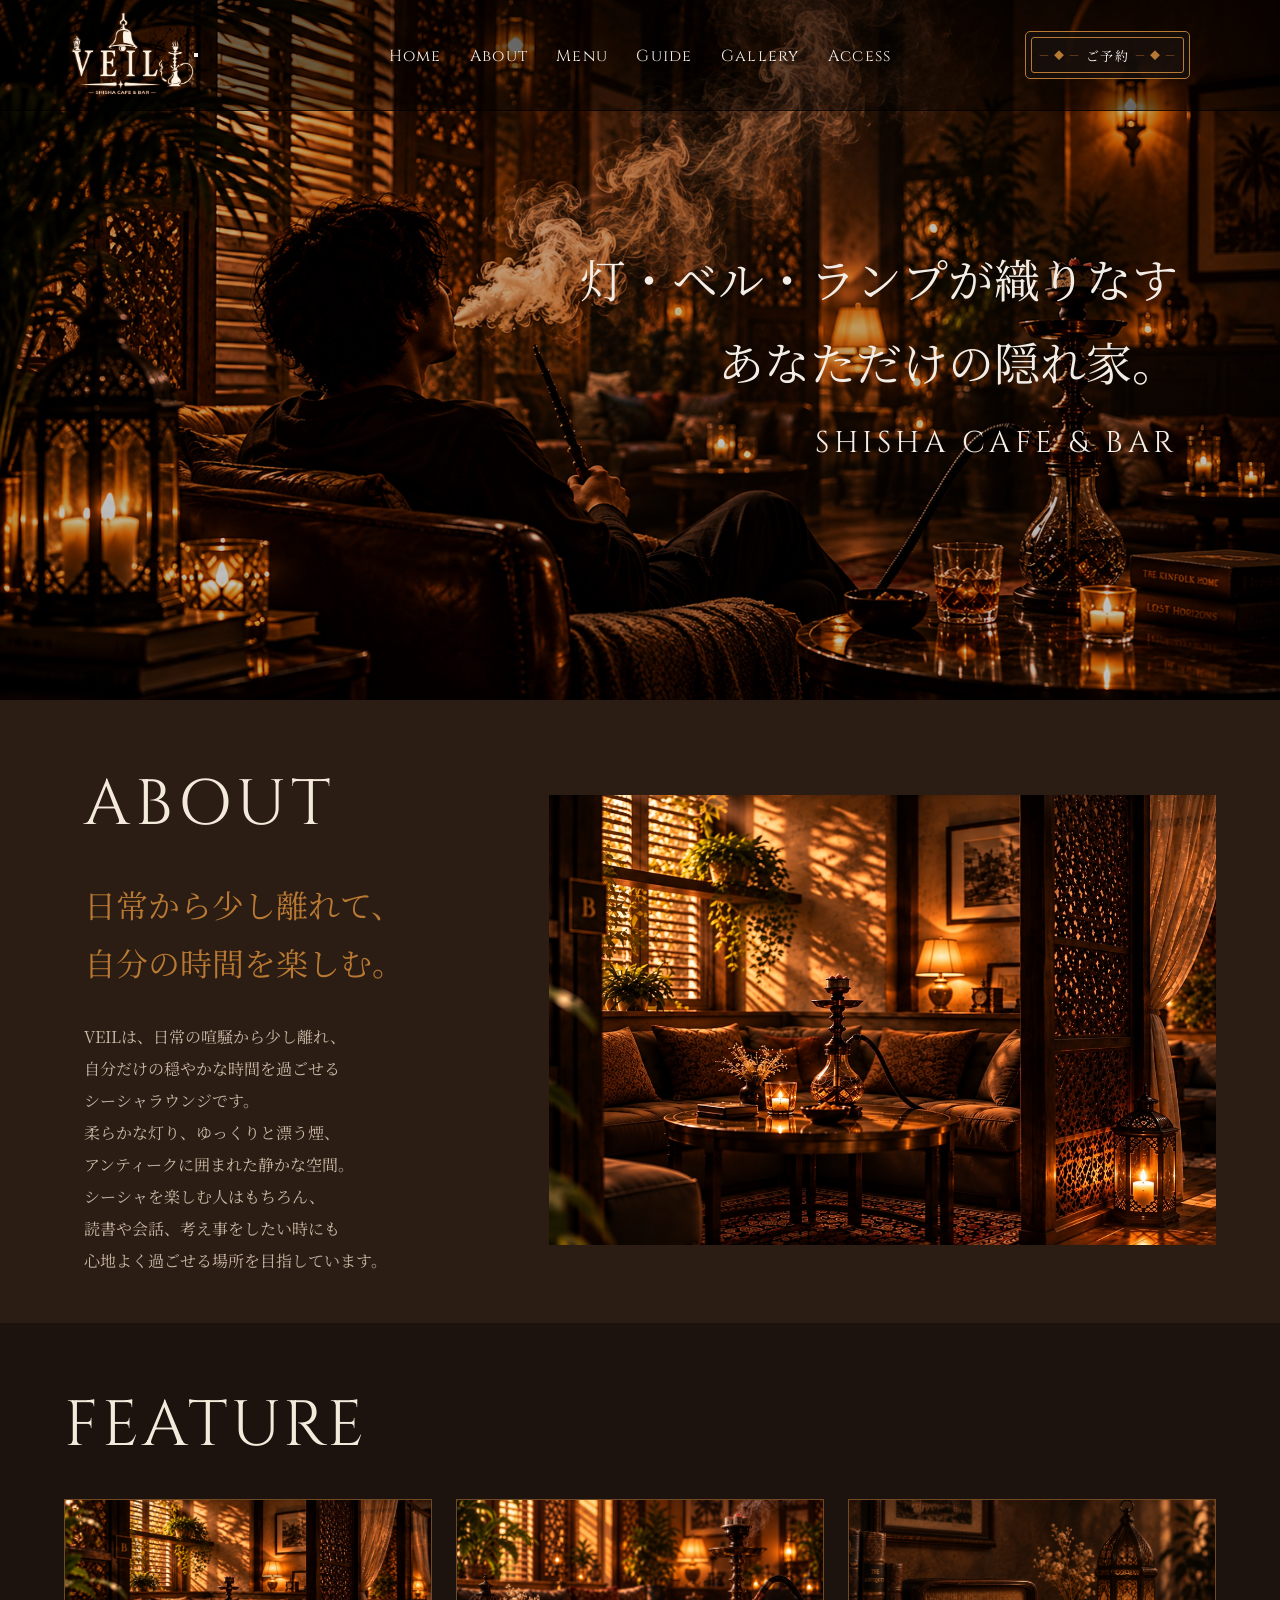
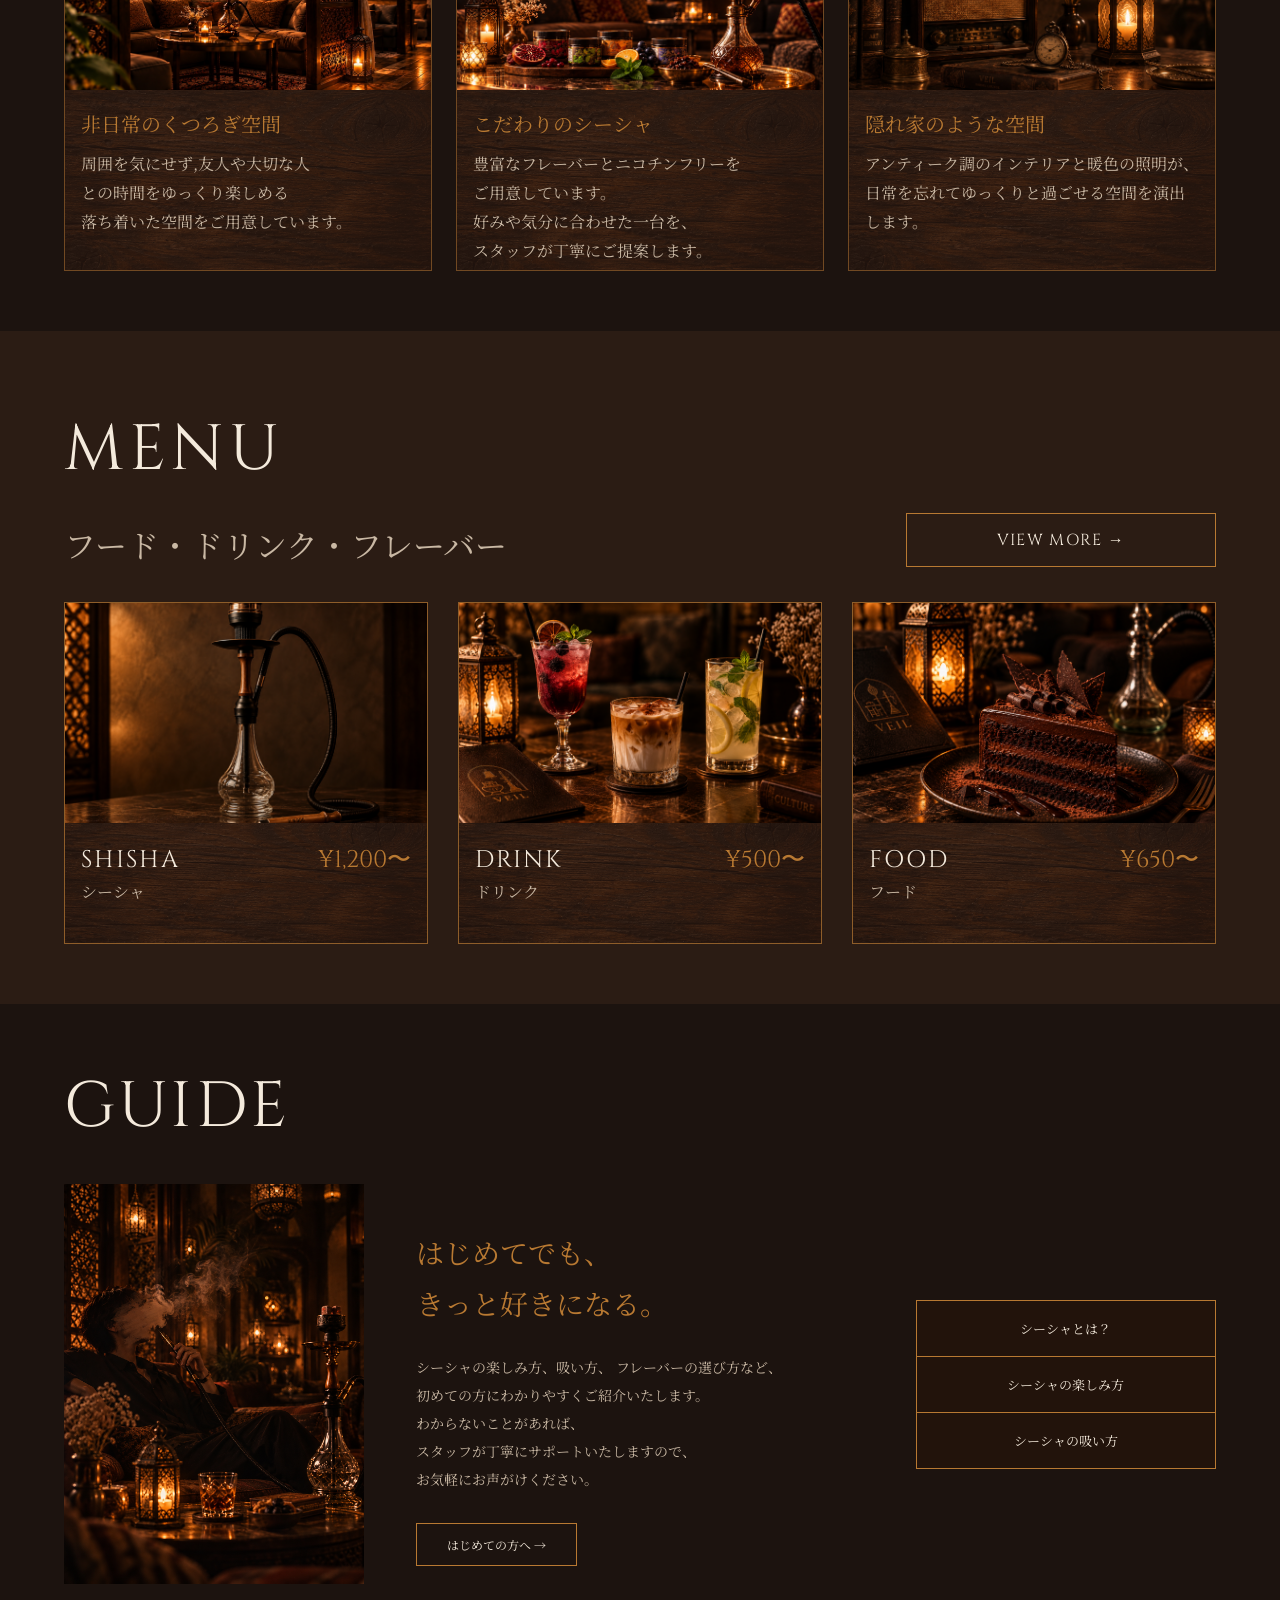
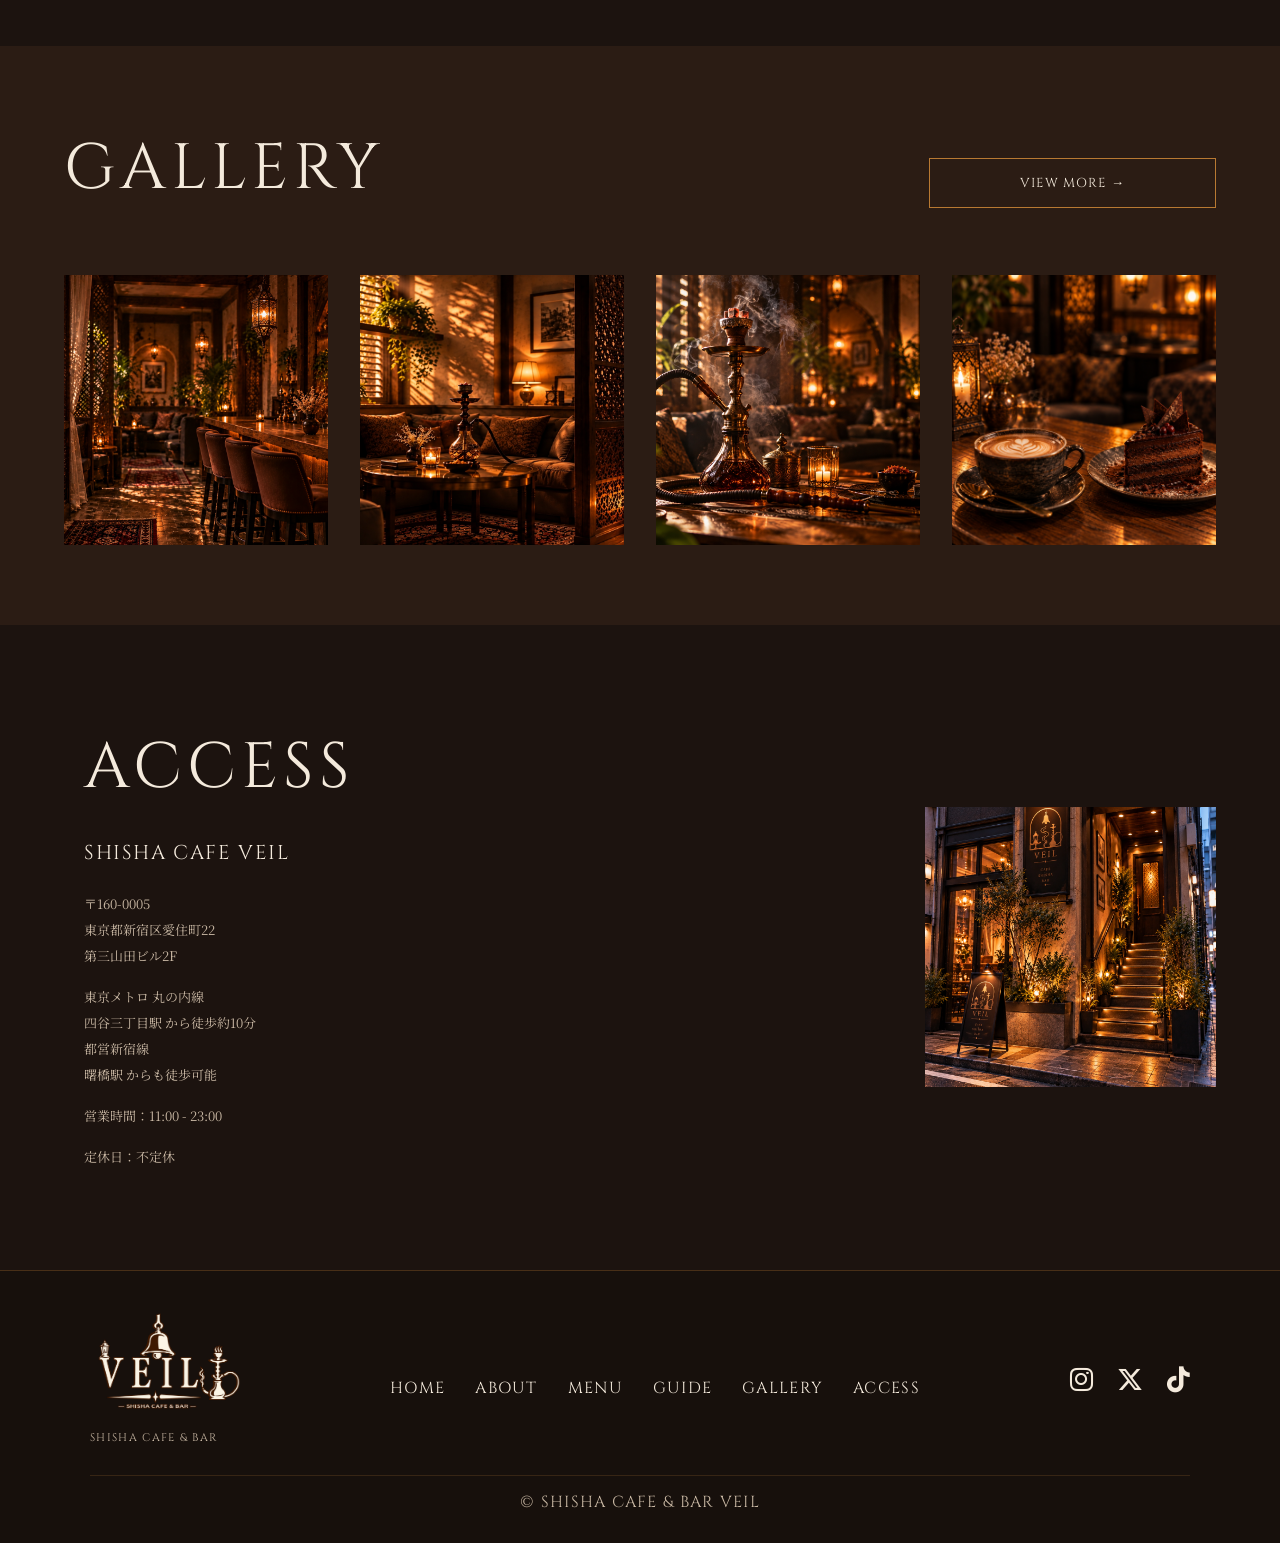
==== index.html @ dc024b93 "first commit" ====
<!DOCTYPE html>
<html lang="ja">

<head>
    <meta charset="UTF-8">
    <meta name="viewport" content="width=device-width, initial-scale=1.0">
    <meta name=”robots” content=”noindex”>

    <title>VEIL | SHISHA CAFE & BAR</title>
    <!--Google Fonts-->
    <link rel="preconnect" href="https://fonts.googleapis.com">
    <link rel="preconnect" href="https://fonts.gstatic.com" crossorigin>

    <link
        href="https://fonts.googleapis.com/css2?family=Cinzel:wght@400;500;600&family=Noto+Serif+JP:wght@400;500;600&display=swap"
        rel="stylesheet">

    <!-- Font Awesome -->

    <link rel="stylesheet" href="https://cdnjs.cloudflare.com/ajax/libs/font-awesome/6.7.2/css/all.min.css">

    <!-- CSS -->
    <link rel="stylesheet" href="css/reset.css">
    <link rel="stylesheet" href="css/common.css">
    <link rel="stylesheet" href="css/style.css">
</head>

<body>

    <!-- Header -->
    <header class="header">

        <div class="header__inner">
            <!-- Logo -->
            <a href="index.html" class="header__logo">
                <img src="images/common/logo.png" alt="VEIL">
            </a>

            <!-- Navigation -->
            <nav class="nav">
                <ul class="nav__list">
                    <li><a href="index.html">Home</a></li>
                    <li><a href="#about">About</a></li>
                    <li><a href="menu.html">Menu</a></li>
                    <li><a href="guide.html">Guide</a></li>
                    <li><a href="#gallery">Gallery</a></li>
                    <li>
                        <a href="#access">Access</a>
                    </li>
                </ul>
            </nav>
            <!-- Reservation -->

            <a href="#" class="reserve-button">
                <span class="reserve-button__deco">― ◆ ―</span>
                <span>ご予約</span>
                <span class="reserve-button__deco">― ◆ ―</span>
            </a>
            <!-- SP用ハンバーガー -->
            <button class="hamburger" type="button" aria-label="メニューを開く">
                <span></span>
                <span></span>
                <span></span>
            </button>

            <!-- SP用メニュー -->

            <div class="sp-menu">
                <nav class="sp-menu__nav">
                    <a href="index.html">HOME</a>
                    <a href="#about">ABOUT</a>
                    <a href="menu.html">MENU</a>
                    <a href="guide.html">GUIDE</a>
                    <a href="#gallery">GALLERY</a>
                    <a href="#access">ACCESS</a>
                </nav>
                <a href="#" class="sp-menu__reserve">
                    <span>―</span>
                    <span class="reserve-diamond">◆</span>
                    <span>―</span>
                    <span>ご予約</span>
                    <span>―</span>
                    <span class="reserve-diamond">◆</span>
                    <span>―</span>
                </a>
            </div>
        </div>
    </header>

    <!-- Main -->
    <main>
        <!-- Hero -->
        <section class="hero">
            <div class="hero__content">
                <p class="hero__catch">
                    灯・ベル・ランプが織りなす<br>
                    あなただけの隠れ家。
                </p>
                <p class="hero__sub">
                    SHISHA CAFE & BAR
                </p>
            </div>
        </section>

        <!-- About -->
        <section class="about" id="about">
            <section class="about" id="about">
                <div class="about__inner">
                    <!-- Text -->

                    <div class="about__content">
                        <p class="section-label">
                            ABOUT
                        </p>
                        <h2 class="about__title">
                            <span>
                                日常から少し離れて、<br>
                                <span>自分の時間を楽しむ。</span>
                        </h2>
                        </span>
                        <p class="about__text">
                            VEILは、日常の喧騒から少し離れ、<br>
                            自分だけの穏やかな時間を過ごせる<br>
                            シーシャラウンジです。<br>
                            柔らかな灯り、ゆっくりと漂う煙、<br>
                            アンティークに囲まれた静かな空間。<br>
                            シーシャを楽しむ人はもちろん、<br>
                            読書や会話、考え事をしたい時にも<br>
                            心地よく過ごせる場所を目指しています。<br>
                        </p>
                    </div>

                    <!-- Image -->
                    <div class="about__image">
                        <img src="images/top/about.jpg" alt="VEILの店内">
                    </div>
            </section>

            <!-- Feature -->
            <section class="feature" id="feature">
                <div class="feature__inner">
                    <p class="section-label">
                        FEATURE
                    </p>
                    <div class="feature__list">
                        <!-- Feature 01 -->
                        <article class="feature__item">
                            <div class="feature__image">
                                <img src="images/top/feature01.jpg" alt="VEILの落ち着いた空間">
                            </div>
                            <div class="feature__body">
                                <h3 class="feature__title">
                                    <span>
                                        非日常のくつろぎ空間
                                    </span>
                                </h3>
                                <p class="feature__text">
                                    周囲を気にせず,友人や大切な人<br>
                                    との時間をゆっくり楽しめる<br>
                                    落ち着いた空間をご用意しています。<br>
                                </p>
                            </div>
                        </article>
                        <!-- Feature 02 -->
                        <article class="feature__item">
                            <div class="feature__image">
                                <img src="images/top/feature02.jpg" alt="VEILのシーシャ">
                            </div>
                            <div class="feature__body">
                                <h3 class="feature__title">
                                    <span>
                                        こだわりのシーシャ
                                    </span>
                                </h3>
                                <p class="feature__text">
                                    豊富なフレーバーとニコチンフリーを<br>
                                    ご用意しています。<br>
                                    好みや気分に合わせた一台を、<br>
                                    スタッフが丁寧にご提案します。<br>
                                </p>
                            </div>
                        </article>

                        <!-- Feature 03 -->
                        <article class="feature__item">
                            <div class="feature__image">
                                <img src="images/top/feature03.jpg" alt="VEILの店内">
                            </div>
                            <div class="feature__body">
                                <h3 class="feature__title">
                                    <span>
                                        隠れ家のような空間
                                    </span>
                                </h3>
                                <p class="feature__text">
                                    アンティーク調のインテリアと暖色の照明が、<br>
                                    日常を忘れてゆっくりと過ごせる空間を演出します。<br>
                                </p>
                            </div>
                        </article>
                    </div>
                </div>
            </section>
        </section>

        <!-- Menu -->
        <section class="menu" id="menu">
            <div class="menu__inner">
                <div class="menu__heading">
                    <div>
                        <p class="section-label">MENU</p>
                        <p class="menu__category">
                            フード・ドリンク・フレーバー
                        </p>
                    </div>

                    <a href="menu.html" class="menu__button">
                        VIEW MORE →
                    </a>
                </div>

                <div class="menu__list">

                    <!-- Shisha -->
                    <article class="menu__item">
                        <div class="menu__image">
                            <img src="images/top/menu-shisha.jpg" alt="シーシャ">
                        </div>
                        <div class="menu__info">
                            <div class="menu__info-top">
                                <h3>SHISHA</h3>
                                <span>¥1,200〜</span>
                            </div>
                            <p>シーシャ</p>
                    </article>

                    <!-- Drink -->
                    <article class="menu__item">
                        <div class="menu__image">
                            <img src="images/top/menu-drink.jpg" alt="ドリンク">
                        </div>
                        <div class="menu__info">
                            <div class="menu__info-top">
                                <h3>DRINK</h3>
                                <span>¥500〜</span>
                            </div>
                            <p>ドリンク</p>
                    </article>

                    <!-- Food -->
                    <article class="menu__item">
                        <div class="menu__image">
                            <img src="images/top/menu-food.jpg" alt="フード">
                        </div>
                        <div class="menu__info">
                            <div class="menu__info-top">
                                <h3>FOOD</h3>
                                <span>¥650〜</span>
                            </div>
                            <p>フード</p>
                    </article>
                </div>
            </div>
        </section>

        <!-- Guide -->
        <section class="guide" id="guide">
            <div class="guide__inner">
                <p class="section-label">GUIDE</p>
                <div class="guide__image">
                    <img src="images/top/guide.jpg" alt="シーシャを楽しむ店内">
                </div>

                <div class="guide__content">

                    <h2 class="guide__title">
                        はじめてでも、<br>
                        きっと好きになる。
                    </h2>
                    <p class="guide__text">
                        シーシャの楽しみ方、吸い方、
                        フレーバーの選び方など、
                        <br>
                        初めての方にわかりやすくご紹介いたします。
                        <br>
                        わからないことがあれば、
                        <br>
                        スタッフが丁寧にサポートいたしますので、
                        <br>
                        お気軽にお声がけください。
                    </p>
                    <a href="guide.html" class="guide__button">
                        はじめての方へ →
                    </a>
                </div>
                <div class="guide__menu">
                    <a href="guide.html">シーシャとは？</a>
                    <a href="guide.html">シーシャの楽しみ方</a>
                    <a href="guide.html">シーシャの吸い方</a>
                </div>

            </div>
            </div>
        </section>

        <!-- Gallery -->
        <section class="gallery" id="gallery">
            <div class="gallery__inner">
                <div class="gallery__heading">
                    <p class="section-label">
                        GALLERY
                    </p>
                    <button class="gallery__more" type="button">
                        VIEW MORE →
                    </button>
                </div>
                <div class="gallery__slider">

                    <button class="gallery__arrow gallery__arrow--prev" type="button" aria-label="前の画像へ">
                        <i class="fa-solid fa-chevron-left"></i>
                    </button>

                    <div class="gallery__list">
                        <div class="gallery__item">
                            <img src="images/top/gallery01.jpg" alt="VEILの店内">
                        </div>
                        <div class="gallery__item">
                            <img src="images/top/gallery02.jpg" alt="VEILの店内">
                        </div>
                        <div class="gallery__item">
                            <img src="images/top/gallery03.jpg" alt="VEILの店内">
                        </div>
                        <div class="gallery__item">
                            <img src="images/top/gallery04.jpg" alt="VEILの店内">
                        </div>

                    </div>
                    <!-- 右矢印 -->
                    <button class="gallery__arrow gallery__arrow--next" type="button" aria-label="次の画像へ">
                        <i class="fa-solid fa-chevron-right"></i>
                    </button>
                </div>
            </div>
        </section>

        <!-- Gallery Modal -->
        <div class="gallery-modal" id="galleryModal">
            <div class="gallery-modal__overlay"></div>
            <div class="gallery-modal__content">

                <button class="gallery-modal__close" type="button" aria-label="ギャラリーを閉じる">
                    ×
                </button>

                <p class="gallery-modal__title">
                    GALLERY
                </p>
                <div class="gallery-modal__list">
                    <div class="gallery-modal__item">
                        <img src="images/top/gallery01.jpg" alt="VEILの店内">
                    </div>
                    <div class="gallery-modal__item">
                        <img src="images/top/gallery02.jpg" alt="VEILの店内">
                    </div>
                    <div class="gallery-modal__item">
                        <img src="images/top/gallery03.jpg" alt="VEILの店内">
                    </div>
                    <div class="gallery-modal__item">
                        <img src="images/top/gallery04.jpg" alt="VEILの店内">
                    </div>
                    <div class="gallery-modal__item">
                        <img src="images/top/gallery05.jpg" alt="VEILの店内">
                    </div>
                    <div class="gallery-modal__item">
                        <img src="images/top/gallery06.jpg" alt="VEILの店内">
                    </div>
                    <div class="gallery-modal__item">
                        <img src="images/top/gallery07.jpg" alt="VEILの店内">
                    </div>
                    <div class="gallery-modal__item">
                        <img src="images/top/gallery08.jpg" alt="VEILの店内">
                    </div>
                </div>
            </div>
        </div>

        </section>

        <!-- Access -->
        <section class="access" id="access">
            <div class="access__inner">
                <div class="access__content">
                    <p class="section-label">
                        ACCESS
                    </p>
                    <h2 class="access__title">
                        SHISHA CAFE VEIL
                    </h2>
                    <div class="access__info">

                        <p>
                            〒160-0005<br>
                            東京都新宿区愛住町22 <br>
                            第三山田ビル2F
                        </p>
                        <p>
                            東京メトロ 丸の内線<br>
                            四谷三丁目駅 から徒歩約10分<br>
                            都営新宿線<br>
                            曙橋駅 からも徒歩可能
                        </p>
                        <p>
                            営業時間：11:00 - 23:00
                        </p>
                        <p>
                            定休日：不定休
                        </p>
                    </div>
                </div>

                <div class="access__map">

                    <iframe
                        src="https://www.google.com/maps/embed?pb=!1m18!1m12!1m3!1d3240.3979060353995!2d139.71785731169427!3d35.691824672469586!2m3!1f0!2f0!3f0!3m2!1i1024!2i768!4f13.1!3m3!1m2!1s0x60188d5bce063c37%3A0xb548b9250334152f!2z44Kk44Oz44K_44O844OX44Op44OzSVTjgrnjgq_jg7zjg6s!5e0!3m2!1sja!2sjp!4v1790732128035!5m2!1sja!2sjp"
                        width="600" height="450" style="border:0;" allowfullscreen="" loading="lazy"
                        referrerpolicy="strict-origin-when-cross-origin"></iframe>

                </div>

                <div class="access__image">
                    <img src="images/top/access.jpg" alt="VEILの外観">
                </div>
            </div>
        </section>

    </main>


    <!-- Footer -->
    <footer class="footer">
        <div class="footer__inner">
            <!-- ロゴ -->
            <div class="footer__logo">
                <a href="index.html">
                    <img src="images/common/logo.png" alt="VEIL">
                </a>
                <p>SHISHA CAFE & BAR</p>
            </div>
            <!-- ナビ -->
            <nav class="footer__nav">
                <ul>
                    <li><a href="index.html">HOME</a></li>
                    <li><a href="#about">ABOUT</a></li>
                    <li><a href="menu.html">MENU</a></li>
                    <li><a href="guide.html">GUIDE</a></li>
                    <li><a href="#gallery">GALLERY</a></li>
                    <li><a href="#access">ACCESS</a></li>
                </ul>
            </nav>
            <!-- SNS -->
            <div class="footer__sns">
                <a href="#" aria-label="Instagram">
                    <i class="fa-brands fa-instagram"></i>
                </a>
                <a href="#" aria-label="X">
                    <i class="fa-brands fa-x-twitter"></i>
                </a>
                <a href="#" aria-label="TikTok">
                    <i class="fa-brands fa-tiktok"></i>
                </a>
            </div>
        </div>

        <div class="footer__bottom">
            <p>&copy; SHISHA CAFE & BAR VEIL</p>
        </div>
    </footer>


    <!-- JavaScript -->
    <script src="js/main.js"></script>

</body>

</html>
---- css/common.css ----
:root {
    --color-bg: #241710;
    --color-bg-dark: #17100c;
    --color-brown: #5a2a0d;
    --color-gold: #b87932;
    --color-text: #f4eadc;
    --color-sub-text: #c8b8a6;

    --font-jp: "Noto Serif JP", serif;
    --font-en: "Cinzel", serif;

    --content-width: 1200px;
}

body {
    background-color: var(--color-bg);
    color: var(--color-text);

    font-family: var(--font-jp);
}

a {
    transition: opacity 0.3s ease;
}

a:hover {
    opacity: 0.7;
}

.reserve-button {
    position: absolute;
    right: 48px;
    width: 165px;
    height: 48px;
    display: flex;
    align-items: center;
    justify-content: center;
    gap: 6px;
    border: 1px solid var(--color-gold);
    border-radius: 5px;
    background-color: rgba(23, 16, 12, 0.85);
    color: var(--color-text);
    font-family: var(--font-jp);
    font-size: 16px;
    font-weight: 400;
    letter-spacing: 0.08em;
    white-space: nowrap;
    transition: 0.3s ease;
}

/* 外側の青いような二重線を作る */
.reserve-button::before {
    content: "";
    position: absolute;
    inset: 5px;
    border: 1px solid var(--color-gold);
    border-radius: 3px;
    pointer-events: none;
}

.reserve-button__deco {
    color: var(--color-gold);
    font-size: 10px;
    line-height: 1;
    flex-shrink: 0;
}

.reserve-button:hover {
    background-color: rgba(184, 121, 50, 0.25);
    opacity: 1;
}

.footer {
    padding: 20px 0 10px;
    background-color: var(--color-bg-dark);
    border-top: 1px solid rgba(184, 121, 50, 0.6);
}

.footer__inner {
    width: min(var(--content-width), 90%);
    margin: 0 auto;
    display: flex;
    align-items: center;
    justify-content: space-between;
}

.footer__logo {
    display: inline-block;
    width: 150px;
}

.footer__logo img {
    width: 100%;
}

.footer__nav {
    margin-top: 18px;
}

.footer__nav ul {
    display: flex;
    justify-content: center;
    align-items: center;
    gap: 30px;
}

.footer__nav a {
    font-family: var(--font-en);
    font-size: 12px;
    letter-spacing: 0.08em;
    color: var(--color-text);
}

.footer__copy {
    margin-top: 18px;
    font-family: var(--font-en);
    font-size: 10px;
    letter-spacing: 0.08em;
    color: var(--color-sub-text);
}

.footer__sns {
    margin-top: 0;
    display: flex;
    align-items: center;
    gap: 28px;
}

.footer__sns a {
    color: var(--color-text);
    font-size: 28px;
}

.footer__sns a:hover {
    color: var(--color-gold);
    opacity: 1;
}

.footer__sns-link {
    display: flex;
    align-items: center;
    justify-content: center;

    width: 32px;
    height: 32px;

    transition: opacity 0.3s ease;
}

.footer__sns-link img {
    width: 100%;
    height: 100%;
    object-fit: contain;
}

.footer__sns-link:hover {
    opacity: 0.6;
}
---- css/style.css ----
:root {
    --color-bg: #2b1c14;
    --color-bg-dark: #1c130f;
    --color-brown: #6b2f08;
    --color-gold: #b87932;
    --color-text: #f4eadc;
    --color-sub-text: #c9b8a4;
    --font-serif: "Noto Serif JP", serif;
    --font-en: "Cinzel", serif;
    --content-width: 1200px;
}

* {
    margin: 0;
    padding: 0;
    box-sizing: border-box;
}

html {
    scroll-behavior: smooth;
}

body {
    background: var(--color-bg);
    color: var(--color-text);
    font-family: var(--font-serif);
}

img {
    width: 100%;
    height: auto;
    display: block;
}

a {
    color: inherit;
    text-decoration: none;
}

/*Hero*/

.hero {
    min-height: 700px;
    background-image: url("../images/top/hero.jpg");
    background-size: cover;
    background-position: center;
    position: relative;
}

.hero__content {
    position: absolute;
    top: 50%;
    right: 8%;
    transform: translateY(-50%);
    text-align: right;
    z-index: 1;
}

.hero__catch {
    font-family: var(--font-jp);
    font-size: 46px;
    font-weight: 400;
    line-height: 1.8;
    color: #F2EDE6;
}

.hero__sub {
    margin-top: 20px;
    font-family: var(--font-en);
    font-size: 30px;
    letter-spacing: 0.15em;
    color: #F2EDE6;
}

.hero::before {
    content: "";
    position: absolute;
    inset: 0;
    background-color: rgba(0, 0, 0, 0.25);
}

/* Header*/

.header {
    position: fixed;
    top: 0;
    left: 0;
    width: 100%;
    z-index: 100;
    background-color: rgba(0, 0, 0, 0.45);
    border-bottom: 1px solid rgba(0, 0, 0, 0.7);
}

.header__inner {
    width: min(1200px, 90%);
    margin: 0 auto;
    padding: 10px 0;
    display: flex;
    align-items: center;
}

section {
    scroll-margin-top: 80px;
}

.header__logo {
    width: 130px;
}

.header__logo img {
    width: 100%;
}

.nav {
    position: absolute;
    left: 50%;
    transform: translateX(-50%);
}

.nav__list {
    display: flex;
    align-items: center;
    gap: 28px;
}

.nav__list a {
    font-family: var(--font-en);
    font-size: 16px;
    letter-spacing: 0.08em;
    color: #F2EDE6;

}

.reserve-button {
    position: absolute;
    right: 90px;
    padding: 10px 22px;
    border: 1px solid var(--color-gold);
    color: #fff;
    font-family: var(--font-jp);
    font-size: 13px;
    transition: 0.3s ease;
}

.reserve-button:hover {
    background-color: var(--color-gold);
    opacity: 1;
}

/*About*/

.about {
    padding: 16px 0;
    background-color: var(--color-bg);
}

.about__inner {
    width: min(var(--content-width), 90%);
    margin: 0 auto;
    display: grid;
    grid-template-columns: 0.8fr 1.2fr;
    gap: 40px;
    align-items: center;
}

.about__content {
    padding: 30px 20px;
}

.section-label {
    margin-bottom: 28px;
    font-family: var(--font-en);
    font-size: 64px;
    letter-spacing: 0.08em;
    color: var(--color-text);
}

.about__title {
    margin-bottom: 30px;
    font-family: var(--font-jp);
    font-size: 32px;
    font-weight: 400;
    line-height: 1.8;
}

/*一部の文字*/
.about__title span {
    color: var(--color-gold);
}

.about__text {
    font-size: 16px;
    line-height: 2;
    color: var(--color-sub-text);
}

.about__image {
    position: relative;
    overflow: hidden;
}

.about__image img {
    width: 100%;
    height: 450px;
    object-fit: cover;
    display: block;
}

/* Feature */
.feature {
    padding: 60px 0;
    background-color: var(--color-bg-dark);
}

.feature__inner {
    width: min(var(--content-width), 90%);
    margin: 0 auto;
}

.feature .section-label {
    margin-bottom: 30px;
    font-family: var(--font-en);
    font-size: 64px;
    font-weight: 400;
    letter-spacing: 0.05em;
}

.feature__list {
    display: grid;
    grid-template-columns: repeat(3, 1fr);
    gap: 24px;
}

.feature__item {
    border: 1px solid rgba(184, 121, 50, .5);
    background-color: #2b1b13;
}

.feature__image {
    overflow: hidden;
}

.feature__image img {
    width: 100%;
    height: 190px;
    object-fit: cover;
}

/* テクスチャを入れる部分 */
.feature__body {
    position: relative;
    height: 180px;
    padding: 18px 16px 20px;
    overflow: hidden;
}

/* テクスチャ */
.feature__body::before {
    content: "";
    position: absolute;
    inset: 0;
    background-image: url("../images/common/texture.png");
    background-size: cover;
    background-position: center;
    opacity: 0.3;
    z-index: 0;
    pointer-events: none;
}

/* タイトル */
.feature__title {
    position: relative;
    z-index: 1;
    margin: 0;
    font-family: var(--font-jp);
    font-size: 20px;
    font-weight: 400;
    line-height: 1.6;
    color: var(--color-text);
}

/* 一部の文字 */
.feature__title span {
    color: var(--color-gold);
}

/* 説明文 */
.feature__text {
    position: relative;
    z-index: 1;
    margin: 10px 0 0;
    font-size: 16px;
    line-height: 1.8;
    color: var(--color-sub-text);
}

/* Menu*/

.menu {
    padding: 60px 0;
    background-color: var(--color-bg);
}

.menu__inner {
    width: min(var(--content-width), 90%);
    margin: 0 auto;
}

.menu__heading {
    display: flex;
    align-items: end;
    justify-content: space-between;
    margin-bottom: 35px;
}

.menu__category {
    margin-top: 8px;
    font-size: 32px;
    color: var(--color-sub-text);
}

.menu__button {
    padding: 15px 90px;
    border: 1px solid var(--color-gold);
    font-family: var(--font-en);
    font-size: 16px;
    letter-spacing: 0.08em;
    transition: 0.3s ease;
}

.menu__button:hover {
    background-color: var(--color-gold);
    opacity: 1;
}

.menu__list {
    display: grid;
    grid-template-columns: repeat(3, 1fr);
    gap: 30px;
}

.menu__item {
    border: 1px solid rgba(184, 121, 50, 0.7);
    background-color: #2b1b13;
}

.menu__image {
    overflow: hidden;
}

.menu__image img {
    width: 100%;
    height: 220px;
    object-fit: cover;
    transition: transform 0.4s ease;
}

.menu__item:hover .menu__image img {
    transform: scale(1.05);
}

.menu__info {
    position: relative;
    min-height: 120px;
    padding: 20px 16px;
    overflow: hidden
}

.menu__info::before {
    content: "";
    position: absolute;
    inset: 0;
    background-image: url("../images/common/texture.png");
    background-size: cover;
    background-position: center;
    opacity: 0.3;
    z-index: 0;
    pointer-events: none;
}

.menu__info-top {
    position: relative;
    z-index: 1;
    display: flex;
    align-items: center;
    justify-content: space-between;
}

.menu__info h3 {
    font-family: var(--font-en);
    font-size: 24px;
    font-weight: 400;
    letter-spacing: 0.08em;
}

.menu__info p {
    position: relative;
    z-index: 1;
    margin-top: 4px;
    font-size: 16px;
    color: var(--color-sub-text);
}

.menu__info span {
    display: block;
    margin-top: 0px;
    font-family: var(--font-en);
    font-size: 24px;
    color: var(--color-gold);
}

/*Guide */
.guide {
    padding: 60px 0;
    background-color: var(--color-bg-dark);
}

.guide__inner {
    width: min(var(--content-width), 90%);
    margin: 0 auto;
    display: grid;
    grid-template-columns: 0.8fr 1.3fr 0.8fr;
    gap: 32px;
    align-items: center;
}

.guide .section-label {
    grid-column: 1 / -1;
    margin-bottom: 0;
    font-family: var(--font-en);
    font-size: 64px;
    font-weight: 400;
    letter-spacing: 0.05em;
}

.guide__image {
    overflow: hidden;
}

.guide__image img {
    width: 100%;
    height: 400px;
    object-fit: cover;
}

.guide__content {
    padding: 20px;
}

.guide__title {
    margin-top: 25px;
    font-family: var(--font-jp);
    font-size: 28px;
    font-weight: 400;
    line-height: 1.8;
    color: var(--color-gold);
}

.guide__text {
    margin-top: 25px;
    font-size: 14px;
    line-height: 2;
    color: var(--color-sub-text);
}

.guide__button {
    display: inline-block;
    margin-top: 30px;
    padding: 12px 30px;
    border: 1px solid var(--color-gold);
    font-size: 12px;
    transition: 0.3s ease;
}

.guide__button:hover {
    background-color: var(--color-gold);
    opacity: 1;
}

.guide__menu {
    border: 1px solid var(--color-gold);
    background-color: rgba(35, 19, 11, 0.8);
}

.guide__menu a {
    display: block;
    padding: 18px 15px;
    text-align: center;
    font-family: var(--font-jp);
    font-size: 13px;
    color: var(--color-text);
    border-bottom: 1px solid var(--color-gold);
    transition: 0.3s ease;
}

.guide__menu a:last-child {
    border-bottom: none;
}

.guide__menu a:hover {
    background-color: rgba(184, 121, 50, 0.15);
    opacity: 1;
}

/*Gallery */

.gallery {
    padding: 80px 0;
    background-color: var(--color-bg);
}

.gallery__inner {
    width: min(var(--content-width), 90%);
    margin: 0 auto;
}

.gallery__heading {
    margin-bottom: 35px;
    display: flex;
    align-items: center;
    justify-content: space-between;
}


/* VIEW MORE */

.gallery__more {
    padding: 15px 90px;
    border: 1px solid var(--color-gold);
    background-color: transparent;
    color: var(--color-text);
    font-family: var(--font-en);
    font-size: 13px;
    letter-spacing: 0.08em;
    cursor: pointer;
    transition: 0.3s ease;
}

.gallery__more:hover {
    background-color: var(--color-gold);
}


/* Gallery Preview */
.gallery__list {
    display: grid;
    grid-template-columns: repeat(4, 1fr);
    gap: 32px;
}

.gallery__item {
    overflow: hidden;
}

.gallery__item img {
    width: 100%;
    height: 270px;
    object-fit: cover;
    transition: transform 0.4s ease;
}

.gallery__item:hover img {
    transform: scale(1.05);
}

.gallery__arrow {
    display: none;
}

/*Gallery Modal*/
.gallery-modal {
    position: fixed;
    inset: 0;
    z-index: 999;
    display: none;
    padding: 60px 20px;
    background-color: rgba(15, 9, 6, 0.96);
    overflow-y: auto;
}

.gallery-modal.is-open {
    display: block;
}

.gallery-modal__content {
    position: relative;
    width: min(1100px, 100%);
    margin: 0 auto;
}

.gallery-modal__close {
    position: fixed;
    top: 25px;
    right: 35px;
    width: 45px;
    height: 45px;
    border: 1px solid var(--color-gold);
    background-color: #21150f;
    color: var(--color-text);
    font-size: 28px;
    line-height: 1;
    cursor: pointer;
}

.gallery-modal__title {
    margin-bottom: 35px;
    font-family: var(--font-en);
    font-size: 36px;
    letter-spacing: 0.08em;
}

.gallery-modal__list {
    display: grid;
    grid-template-columns: repeat(3, 1fr);
    gap: 20px;
}

.gallery-modal__item {
    overflow: hidden;
}

.gallery-modal__item img {
    width: 100%;
    height: 280px;
    object-fit: cover;
}

/*Access*/
.access {
    padding: 80px 0;
    background-color: var(--color-bg-dark);
}

.access__inner {
    width: min(var(--content-width), 90%);
    margin: 0 auto;
    display: grid;
    grid-template-columns: 1fr 1.2fr 0.8fr;
    gap: 30px;
    align-items: center;
}

.access__content {
    padding: 20px;
}

.access__title {
    margin-top: 25px;
    font-family: var(--font-en);
    font-size: 20px;
    font-weight: 400;
    letter-spacing: 0.08em;
}

.access__info {
    margin-top: 25px;
    font-size: 13px;
    line-height: 2;

    color: var(--color-sub-text);
}

.access__info p+p {
    margin-top: 15px;
}

/* Map */

.access__map {
    width: 100%;
}

.access__map {
    width: 100%;
    height: 280px;
}

.access__map iframe {
    width: 100%;
    height: 100%;
    display: block;
    border: 0;
}

/* Image */
.access__image {
    overflow: hidden;
}

.access__image img {
    width: 100%;
    height: 280px;
    object-fit: cover;
}

/*Footer*/

.footer {
    padding: 40px 0 30px;
    background-color: #17100c;
    border-top: 1px solid rgba(184, 121, 50, 0.3);
}

.footer__inner {
    width: min(1100px, 90%);
    margin: 0 auto;
    display: flex;
    justify-content: space-between;
    align-items: center;
}

.footer__logo img {
    width: 150px;
}

.footer__logo p {
    margin-top: 15px;
    font-family: var(--font-en);
    font-size: 11px;
    letter-spacing: 0.12em;
    color: var(--color-sub-text);
}

.footer__nav ul {
    display: flex;
    gap: 30px;
}

.footer__nav a {
    font-family: var(--font-en);
    font-size: 16px;
    letter-spacing: 0.08em;
    color: var(--color-text);
}

.footer__bottom {
    width: min(1100px, 90%);
    margin: 30px auto 0;
    padding-top: 15px;
    border-top: 1px solid rgba(184, 121, 50, 0.2);
    text-align: center;
}

.footer__bottom p {
    font-family: var(--font-en);
    font-size: 16px;
    letter-spacing: 0.08em;
    color: var(--color-sub-text);
}

.footer__sns {
    display: flex;
    align-items: center;
    gap: 24px;
}

.footer__sns a {
    color: var(--color-text);
    font-size: 26px;
}

.footer__sns a:hover {
    color: var(--color-gold);
    opacity: 1;
}

.sp-menu {
    display: none;
}

/*--SP用--*/
@media screen and (max-width: 768px) {
    .header__logo {
        width: 80px;
    }

    .header__logo img {
        width: 80%;
        display: block;
    }

    .nav {
        display: none !important;
    }

    .reserve-button {
        display: none !important;
    }

    .hamburger {
        position: absolute;
        top: 18px;
        right: 20px;
        display: flex;
        width: 42px;
        height: 42px;
        padding: 8px 5px;
        flex-direction: column;
        justify-content: center;
        gap: 6px;
        border: none;
        background: transparent;
        cursor: pointer;
        z-index: 110;
    }

    .hamburger span {
        display: block;
        width: 100%;
        height: 2px;
        background-color: #F2EDE6;
    }

    .sp-menu {
        position: fixed;
        top: 0;
        right: 0;
        width: 50%;
        height: 100vh;
        padding: 100px 30px 40px;

        display: flex;
        flex-direction: column;
        align-items: center;

        background-color: rgba(28, 19, 15, 0.98);

        z-index: 105;

        /* 閉じている状態 */
        transform: translateX(100%);
        opacity: 0;

        /* 動き */
        transition: transform 0.4s ease, opacity 0.4s ease;

        pointer-events: none;
    }

    /* 開いた状態 */
    .sp-menu.is-open {
        transform: translateX(0);
        opacity: 1;
        pointer-events: auto;
    }

    .sp-menu__nav {
        display: flex;
        flex-direction: column;
        align-items: center;
        gap: 28px;
    }

    .sp-menu__nav a {
        font-family: var(--font-en);
        font-size: 18px;
        letter-spacing: 0.08em;
    }

    .sp-menu__reserve {
        position: relative;
        width: 180px;
        min-width: 180px;
        margin-top: 40px;
        padding: 12px 10px;
        border: 1px solid var(--color-gold);
        color: #fff;
        font-family: var(--font-jp);
        font-size: 13px;
        letter-spacing: 0.05em;
        display: flex;
        align-items: center;
        justify-content: center;
        gap: 4px;
        white-space: nowrap;
        flex-wrap: nowrap;
        box-sizing: border-box;

        transition: 0.3s ease;
    }

    .sp-menu__reserve span {
        flex-shrink: 0;
        white-space: nowrap;
    }

    /* 内側の枠 */
    .sp-menu__reserve::before {
        content: "";
        position: absolute;
        top: 4px;
        right: 4px;
        bottom: 4px;
        left: 4px;
        border: 1px solid var(--color-gold);
        pointer-events: none;
    }

    .sp-menu__reserve:hover {
        background-color: var(--color-gold);
        opacity: 1;
    }

    /*Hero*/

    .hero {
        min-height: 580px;
        background-position: center;
    }

    .hero__content {
        top: 50%;
        left: 50%;
        right: auto;
        width: 90%;
        transform: translate(-50%, -50%);
        text-align: center;

    }

    .hero__catch {
        font-size: 42px;
        line-height: 1.8;
    }

    .hero__sub {
        margin-top: 18px;
        font-size: 24px;
        letter-spacing: 0.1em;
    }

    /* ABOUT */
    .about {
        padding: 50px 0 60px;
    }

    .about__inner {
        width: 90%;
        display: flex;
        flex-direction: column;
        gap: 0;
    }

    /* contentの中身を外に出して並び順を調整 */

    .about__content {
        display: contents;
    }

    /* ABOUT */
    .about {
        padding: 45px 0 70px;
    }

    .about__inner {
        width: 100%;
        display: flex;
        flex-direction: column;
        gap: 0;
    }

    .about__content {
        display: contents;
    }

    /* ABOUT */
    .about .section-label {
        order: 1;
        width: 90%;
        margin: 0 auto 55px;
        font-size: 42px;
        line-height: 1;
        text-align: left;
    }

    .about__title {
        order: 2;
        width: 80%;
        margin: 0 auto 28px;
        font-size: 30px;
        line-height: 1.8;
        text-align: left;
        color: var(--color-text);
    }

    .about__title span {
        display: inline-block;
        margin-left: 35px;
    }

    .about__image {
        order: 3;
        width: 90%;
        margin: 0 auto 65px;
    }

    .about__image img {
        width: 100%;
        height: 225px;
        object-fit: cover;
        display: block;
    }

    .about__text {
        order: 4;
        width: 86%;
        max-width: none;
        margin: 0 auto;
        font-size: 18px;
        line-height: 1.85;
        text-align: center;
    }

    /* FEATURE */
    .feature {
        padding: 55px 0 70px;
    }

    .feature__inner {
        width: 90%;
        margin: 0 auto;
    }

    .feature .section-label {
        margin-bottom: 40px;
        font-size: 44px;
        text-align: left;
    }

    .feature__list {
        display: flex;
        flex-direction: column;
        gap: 50px;
    }

    .feature__item {
        display: flex;
        width: 100%;
        min-height: 125px;
        border: 1px solid rgba(184, 121, 50, .7);
    }

    .feature__image {
        width: 38%;
        flex-shrink: 0;
    }

    .feature__image img {
        width: 100%;
        height: 120px;
        object-fit: cover;
        display: block;
    }

    .feature__body {
        position: relative;
        width: 62%;
        height: 120px;
        min-height: 0;
        padding: 12px 15px;
        overflow: hidden;
    }

    .feature__title {
        position: relative;
        z-index: 1;
        margin: 0;
        font-size: 17px;
        line-height: 1.5;
    }

    .feature__text {
        position: relative;
        z-index: 1;
        margin: 6px 0 0;
        font-size: 12px;
        line-height: 1.6;
    }

    /* MENU */
    .menu {
        padding: 50px 0 60px;
    }

    .menu__inner {
        width: 90%;
        margin: 0 auto;
    }

    .menu__heading {
        display: block;
        margin-bottom: 30px;
    }

    .menu .section-label {
        margin-bottom: 15px;
        font-size: 42px;
        text-align: left;
    }

    .menu__category {
        margin-top: 0;
        font-size: 22px;
    }

    .menu__button {
        display: inline-block;
        margin-top: 20px;
        padding: 12px 45px;
        font-size: 16px;
    }

    .menu__list {
        display: flex;
        flex-direction: column;
        gap: 30px;
    }

    .menu__item {
        width: 100%;
    }

    .menu__image img {
        width: 100%;
        height: 220px;
        object-fit: cover;
    }

    .menu__info {
        min-height: 150px;
        padding: 22px 20px 24px;
    }

    .menu__info-top {
        display: flex;
        align-items: center;
        justify-content: space-between;
        padding: 0 25px;
    }

    .menu__info h3 {
        font-size: 26px;
        font-weight: 400;
        letter-spacing: .08em;
    }

    .menu__info span {
        font-size: 30px;
        color: var(--color-gold);
    }

    .menu__info p {
        margin-top: 5px;
        text-align: left;
        padding-left: 25px;
        font-size: 14px;
    }

    /* GUIDE */
    .guide {
        padding: 50px 0 70px;
        overflow: hidden;
    }

    .guide__inner {
        width: 90%;
        margin: 0 auto;
        display: grid;
        grid-template-columns: 40% minmax(0, 1fr);
        column-gap: 20px;
        row-gap: 0;
        align-items: start;
    }

    .guide .section-label {
        grid-column: 1 / -1;
        margin: 0 0 30px;
        font-size: 42px;
        line-height: 1;
        text-align: left;
    }

    .guide__image {
        width: 100%;
        min-width: 0;
    }

    .guide__image img {
        width: 100%;
        height: 320px;
        object-fit: cover;
        display: block;
    }

    .guide__content {
        width: 100%;
        min-width: 0;
        padding: 0;
    }

    .guide__title {
        margin: 0;
        font-size: 23px;
        line-height: 1.7;
        color: var(--color-text);
    }

    .guide__text {
        margin-top: 25px;
        font-size: 14px;
        line-height: 1.8;
        color: var(--color-text);
        overflow-wrap: break-word;
    }

    .guide__button {
        grid-column: 1 / -1;
        justify-self: center;
        display: block;
        width: 75%;
        max-width: 360px;
        margin: 20px auto 0;
        padding: 10px 15px;
        text-align: center;
        font-size: 20px;
        white-space: nowrap;
        box-sizing: border-box;
    }

    .guide__menu {
        grid-column: 1 / -1;
        width: 85%;
        margin: 25px auto 0;
        border: 1px solid var(--color-gold);
        background: rgba(35, 19, 11, .8);
    }

    .guide__menu a {
        position: relative;
        display: block;
        padding: 27px 15px;
        text-align: center;
        font-size: 23px;
        border-bottom: none;
    }

    .guide__menu a:not(:last-child)::after {
        content: "";
        position: absolute;
        left: 8%;
        right: 8%;
        bottom: 0;
        height: 1px;
        background-color: var(--color-gold);
    }

    /* GALLERY */
    .gallery {
        padding: 50px 0 60px;
        overflow: hidden;
    }

    .gallery__inner {
        width: 100%;
        margin: 0 auto;
    }

    /* 見出し */
    .gallery__heading {
        width: 90%;
        margin: 0 auto 35px;
        display: flex;
        align-items: center;
        justify-content: space-between;
    }

    .gallery .section-label {
        margin: 0;
        font-size: 42px;
    }

    /* VIEW MORE */
    .gallery__more {
        padding: 12px 25px;
        font-size: 13px;
        white-space: nowrap;
    }

    /* GALLERY */
    .gallery {
        padding: 50px 0 60px;
        overflow: hidden;
    }

    .gallery__inner {
        width: 100%;
        margin: 0 auto;
    }

    .gallery__heading {
        width: 90%;
        margin: 0 auto 35px;
        display: flex;
        align-items: center;
        justify-content: space-between;
    }

    .gallery .section-label {
        margin: 0;
        font-size: 42px;
    }

    /* VIEW MORE */
    .gallery__more {
        padding: 12px 25px;
        font-size: 13px;
        white-space: nowrap;
    }

    /* スライダー */
    .gallery__slider {
        position: relative;
        width: 100%;
    }

    /* 横並び */
    .gallery__list {
        display: flex;
        gap: 18px;
        width: 100%;
        overflow-x: auto;
        padding: 0 10%;
        scroll-behavior: smooth;

        scrollbar-width: none;
        -ms-overflow-style: none;
    }

    .gallery__list::-webkit-scrollbar {
        display: none;
    }

    /* カード */
    .gallery__item {
        width: 280px;
        flex: 0 0 280px;
    }

    .gallery__item img {
        width: 100%;
        height: 320px;
        object-fit: cover;
        display: block;
    }

    /* 左右矢印 */
    .gallery__arrow {
        position: absolute;
        top: 50%;
        transform: translateY(-50%);
        z-index: 5;

        width: 42px;
        height: 42px;

        border: 1px solid var(--color-gold);
        border-radius: 50%;

        background: rgba(28, 19, 15, .95);
        color: var(--color-text);

        display: flex;
        align-items: center;
        justify-content: center;

        cursor: pointer;
    }

    .gallery__arrow--prev {
        left: 10px;
    }

    .gallery__arrow--next {
        right: 10px;
    }

    .gallery__arrow:hover {
        background: var(--color-gold);
        color: #fff;
    }

    /* ACCESS */
    .access {
        padding: 50px 0 70px;
    }

    .access__inner {
        width: 90%;
        margin: 0 auto;
        display: flex;
        flex-direction: column;
        align-items: center;
        gap: 0;
    }

    .access .section-label {
        width: 100%;
        margin-bottom: 55px;
        font-size: 42px;
        text-align: left;
    }

    /* 店舗情報 */
    .access__content {
        width: 100%;
        padding: 0;
        text-align: center;
    }

    .access__title {
        margin-top: 0;
        font-size: 24px;
        font-weight: 400;
        letter-spacing: .08em;
    }

    .access__info {
        margin-top: 45px;
        font-size: 16px;
        line-height: 2;
        color: var(--color-text);
    }

    .access__info p+p {
        margin-top: 25px;
    }

    .access__map {
        width: 90%;
        height: 250px;
        margin-top: 70px;
    }

    .access__map iframe {
        width: 100%;
        height: 100%;
        display: block;
        border: 0;
    }

    .access__image {
        width: 90%;
        margin-top: 85px;
        overflow: hidden;
    }

    .access__image img {
        width: 100%;
        height: 250px;
        object-fit: cover;
        display: block;
    }

    /* FOOTER */
    .footer {
        padding: 35px 0 40px;
        border-top: 1px solid var(--color-gold);
    }

    .footer__inner {
        width: 90%;
        margin: 0 auto;
        display: flex;
        flex-direction: column;
        align-items: center;
    }

    .footer__logo {
        text-align: center;
    }

    .footer__logo img {
        width: 130px;
    }

    .footer__logo p {
        display: none;
    }

    .footer__nav {
        margin-top: 25px;
    }

    .footer__nav ul {
        display: flex;
        flex-wrap: wrap;
        justify-content: center;
        gap: 15px;
    }

    .footer__nav a {
        font-size: 15px;
    }

    .footer__sns {
        width: 80%;
        margin-top: 18px;
        padding-top: 12px;
        border-top: 1px solid var(--color-gold);

        display: flex;
        justify-content: space-around;
        align-items: center;
        gap: 0;
    }

    .footer__sns a {
        font-size: 34px;
    }

}
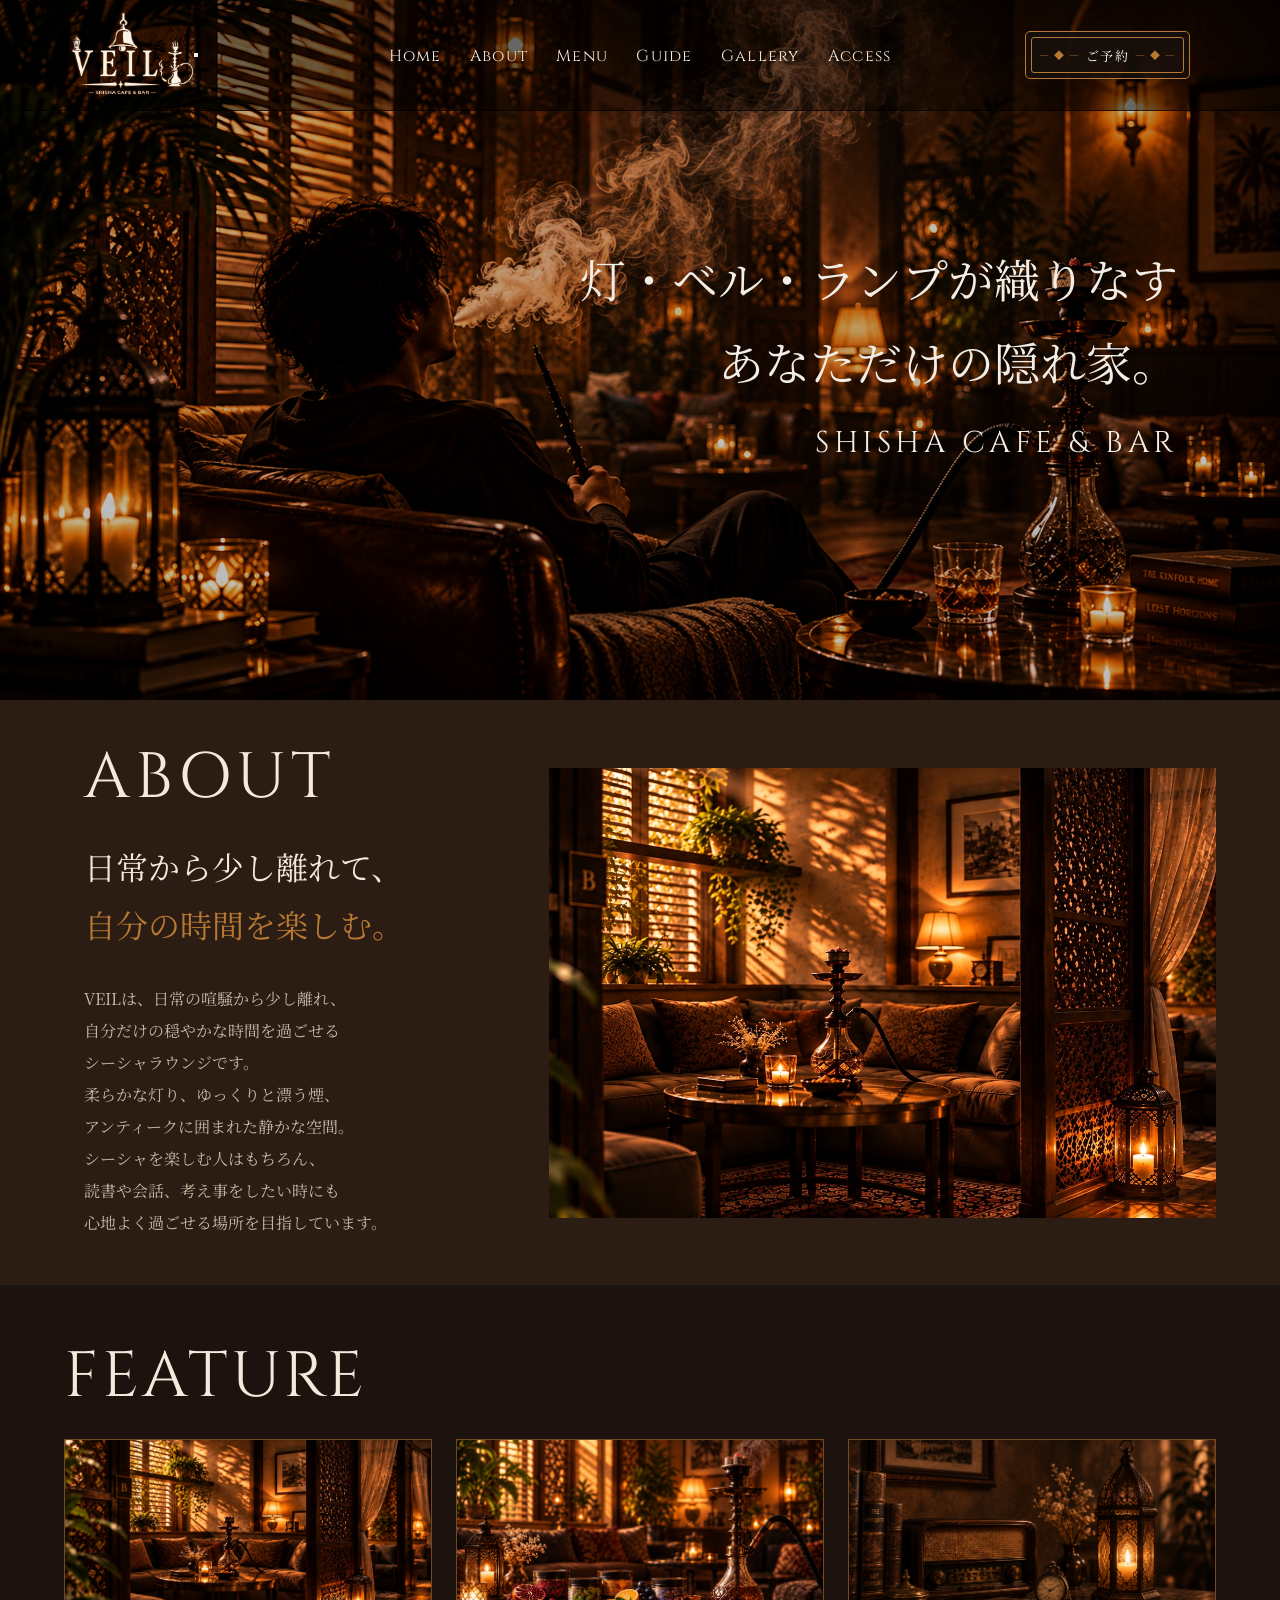
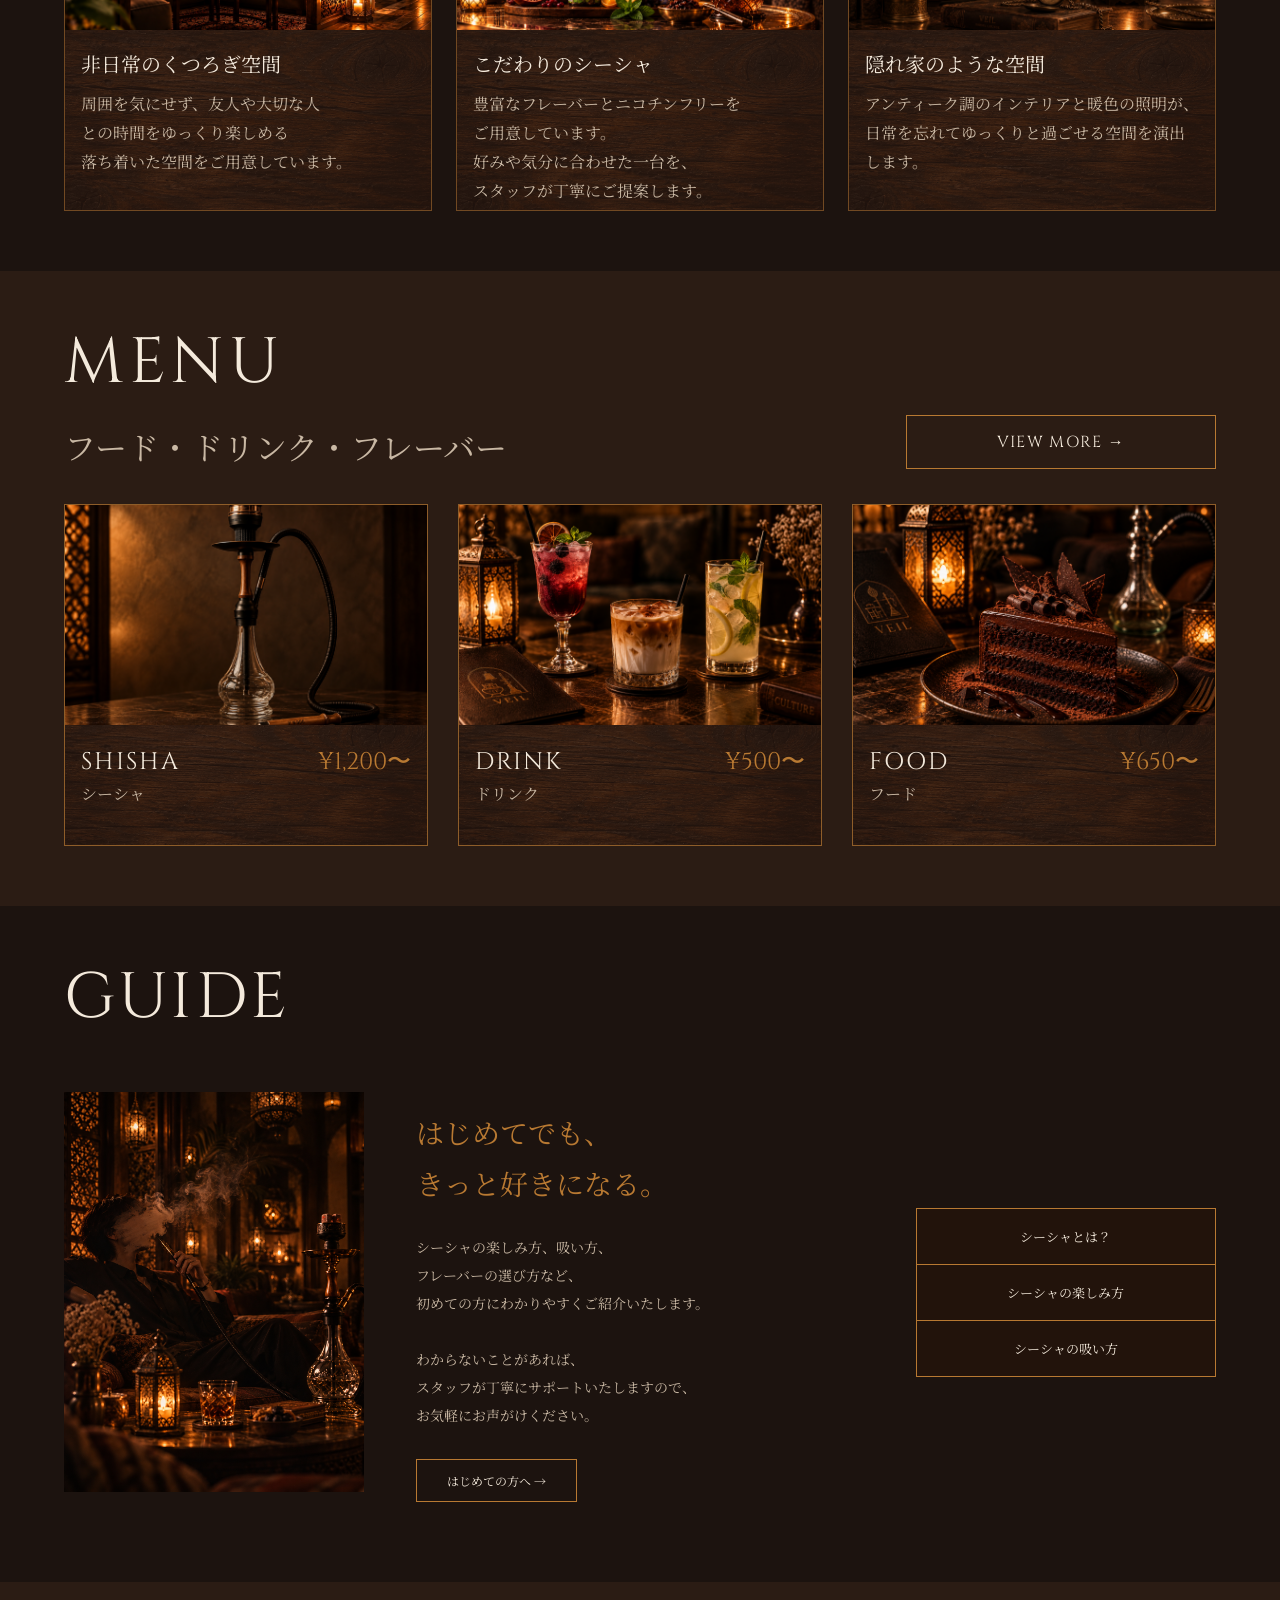
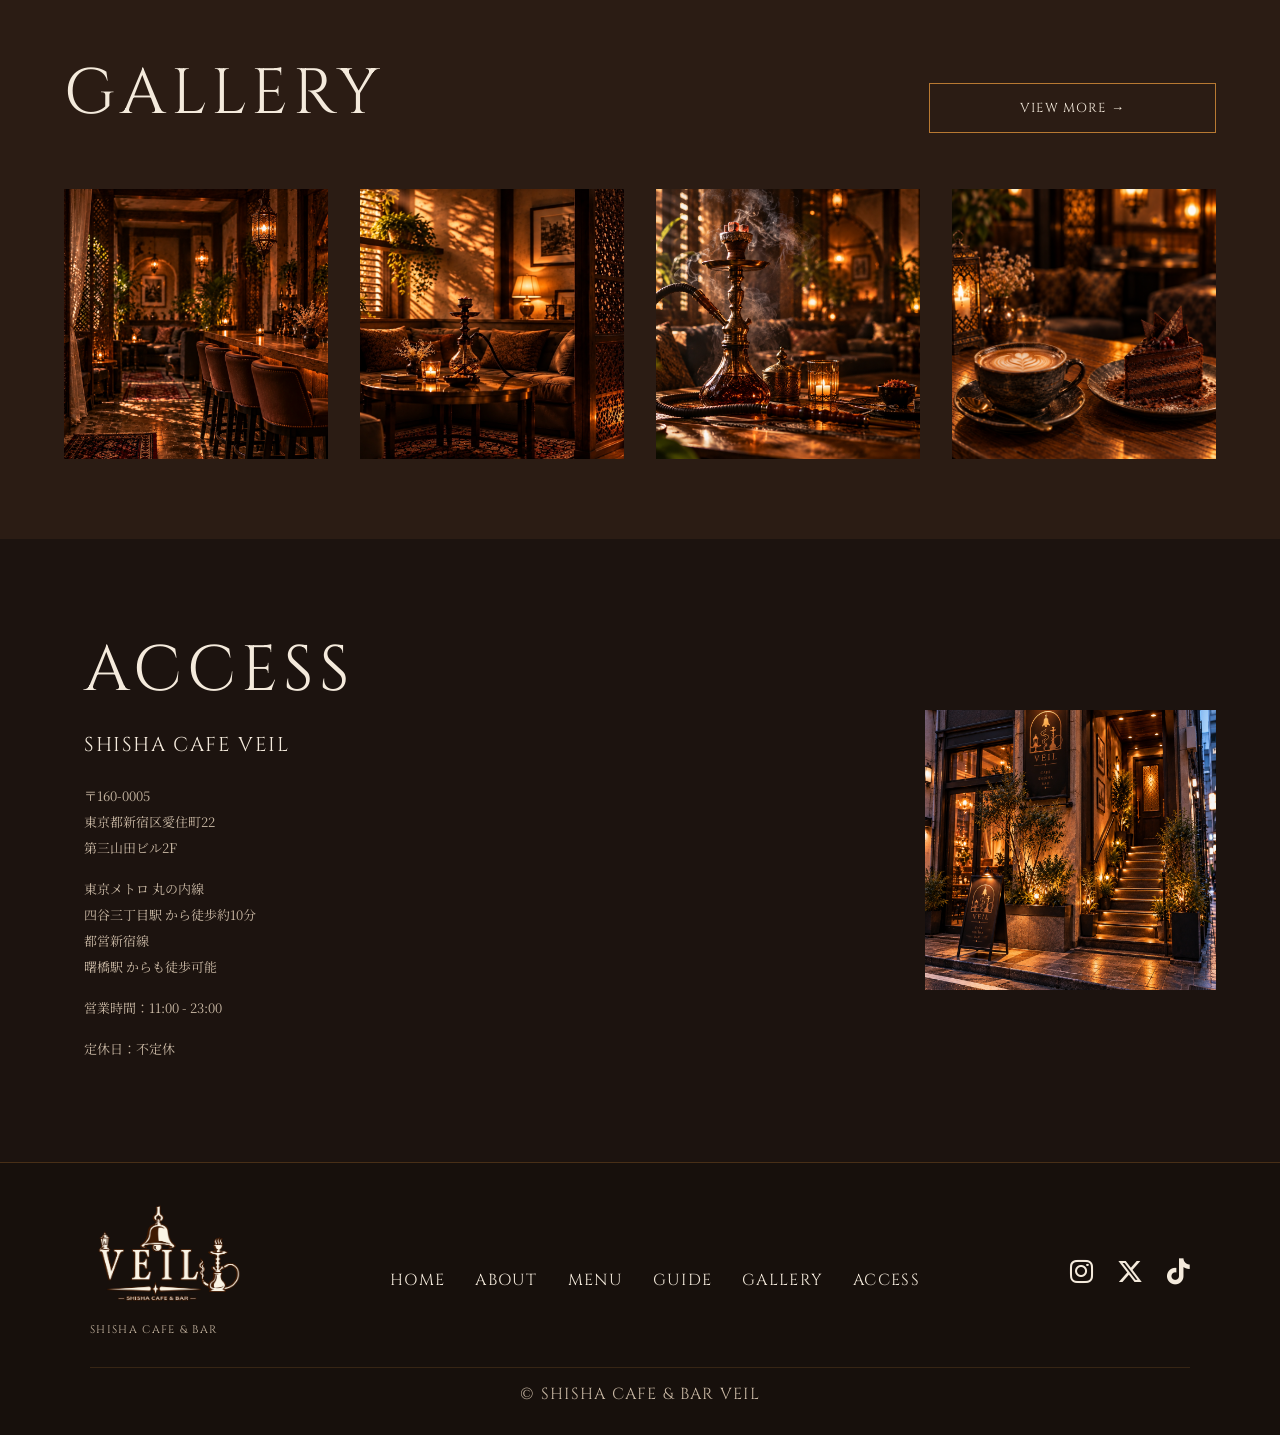
==== commit 4cd7dac7: "VEILサイトの調整" ====
--- a/index.html
+++ b/index.html
@@ -4,10 +4,15 @@
 <head>
     <meta charset="UTF-8">
     <meta name="viewport" content="width=device-width, initial-scale=1.0">
-    <meta name=”robots” content=”noindex”>
+
+    <!-- 検索エンジンに公開しない -->
+    <meta name="robots" content="noindex">
 
     <title>VEIL | SHISHA CAFE & BAR</title>
-    <!--Google Fonts-->
+
+    <!-- =====================================================
+         Google Fonts
+    ====================================================== -->
     <link rel="preconnect" href="https://fonts.googleapis.com">
     <link rel="preconnect" href="https://fonts.gstatic.com" crossorigin>
 
@@ -15,469 +20,1026 @@
         href="https://fonts.googleapis.com/css2?family=Cinzel:wght@400;500;600&family=Noto+Serif+JP:wght@400;500;600&display=swap"
         rel="stylesheet">
 
-    <!-- Font Awesome -->
-
+    <!-- =====================================================
+         Font Awesome
+    ====================================================== -->
     <link rel="stylesheet" href="https://cdnjs.cloudflare.com/ajax/libs/font-awesome/6.7.2/css/all.min.css">
 
-    <!-- CSS -->
+    <!-- =====================================================
+         CSS
+    ====================================================== -->
     <link rel="stylesheet" href="css/reset.css">
     <link rel="stylesheet" href="css/common.css">
     <link rel="stylesheet" href="css/style.css">
+
 </head>
 
+
 <body>
 
-    <!-- Header -->
+    <!-- =====================================================
+         Header
+    ====================================================== -->
+
     <header class="header">
 
         <div class="header__inner">
+
             <!-- Logo -->
             <a href="index.html" class="header__logo">
                 <img src="images/common/logo.png" alt="VEIL">
             </a>
 
-            <!-- Navigation -->
+
+            <!-- PC Navigation -->
             <nav class="nav">
+
                 <ul class="nav__list">
-                    <li><a href="index.html">Home</a></li>
-                    <li><a href="#about">About</a></li>
-                    <li><a href="menu.html">Menu</a></li>
-                    <li><a href="guide.html">Guide</a></li>
-                    <li><a href="#gallery">Gallery</a></li>
+
+                    <li>
+                        <a href="index.html">Home</a>
+                    </li>
+
+                    <li>
+                        <a href="#about">About</a>
+                    </li>
+
+                    <li>
+                        <a href="menu.html">Menu</a>
+                    </li>
+
+                    <li>
+                        <a href="guide.html">Guide</a>
+                    </li>
+
+                    <li>
+                        <a href="#gallery">Gallery</a>
+                    </li>
+
                     <li>
                         <a href="#access">Access</a>
                     </li>
+
                 </ul>
+
             </nav>
+
+
             <!-- Reservation -->
-
             <a href="#" class="reserve-button">
-                <span class="reserve-button__deco">― ◆ ―</span>
-                <span>ご予約</span>
-                <span class="reserve-button__deco">― ◆ ―</span>
+
+                <span class="reserve-button__deco">
+                    ― ◆ ―
+                </span>
+
+                <span>
+                    ご予約
+                </span>
+
+                <span class="reserve-button__deco">
+                    ― ◆ ―
+                </span>
+
             </a>
-            <!-- SP用ハンバーガー -->
+
+
+            <!-- =================================================
+                 SP Hamburger
+            ================================================== -->
+
             <button class="hamburger" type="button" aria-label="メニューを開く">
+
                 <span></span>
                 <span></span>
                 <span></span>
+
             </button>
 
-            <!-- SP用メニュー -->
+
+            <!-- =================================================
+                 SP Menu
+            ================================================== -->
 
             <div class="sp-menu">
+
                 <nav class="sp-menu__nav">
-                    <a href="index.html">HOME</a>
-                    <a href="#about">ABOUT</a>
-                    <a href="menu.html">MENU</a>
-                    <a href="guide.html">GUIDE</a>
-                    <a href="#gallery">GALLERY</a>
-                    <a href="#access">ACCESS</a>
+
+                    <a href="index.html">
+                        HOME
+                    </a>
+
+                    <a href="#about">
+                        ABOUT
+                    </a>
+
+                    <a href="menu.html">
+                        MENU
+                    </a>
+
+                    <a href="guide.html">
+                        GUIDE
+                    </a>
+
+                    <a href="#gallery">
+                        GALLERY
+                    </a>
+
+                    <a href="#access">
+                        ACCESS
+                    </a>
+
                 </nav>
+
+
+                <!-- SP Reservation -->
+
                 <a href="#" class="sp-menu__reserve">
+
                     <span>―</span>
                     <span class="reserve-diamond">◆</span>
                     <span>―</span>
+
                     <span>ご予約</span>
+
                     <span>―</span>
                     <span class="reserve-diamond">◆</span>
                     <span>―</span>
+
                 </a>
+
             </div>
+
         </div>
+
     </header>
 
-    <!-- Main -->
     <main>
-        <!-- Hero -->
+
+
         <section class="hero">
+
+            <!-- Hero Content -->
+
             <div class="hero__content">
+
                 <p class="hero__catch">
+
                     灯・ベル・ランプが織りなす<br>
                     あなただけの隠れ家。
+
                 </p>
+
+
                 <p class="hero__sub">
+
                     SHISHA CAFE & BAR
+
                 </p>
+
             </div>
+
         </section>
 
-        <!-- About -->
+
+
+        <!-- =================================================
+             ABOUT
+        ================================================== -->
+
         <section class="about" id="about">
-            <section class="about" id="about">
-                <div class="about__inner">
-                    <!-- Text -->
-
-                    <div class="about__content">
+
+            <div class="about__inner">
+
+
+                <!-- About Text -->
+
+                <div class="about__content js-fade-left">
+
+                    <p class="section-label">
+                        ABOUT
+                    </p>
+
+
+                    <h2 class="about__title">
+
+                        日常から少し離れて、<br>
+                        <span>
+                            自分の時間を楽しむ。
+                        </span>
+
+                    </h2>
+
+
+                    <p class="about__text">
+
+                        VEILは、日常の喧騒から少し離れ、<br>
+                        自分だけの穏やかな時間を過ごせる<br>
+                        シーシャラウンジです。<br>
+
+                        柔らかな灯り、ゆっくりと漂う煙、<br>
+                        アンティークに囲まれた静かな空間。<br>
+
+                        シーシャを楽しむ人はもちろん、<br>
+                        読書や会話、考え事をしたい時にも<br>
+                        心地よく過ごせる場所を目指しています。
+
+                    </p>
+
+                </div>
+
+
+                <!-- About Image -->
+
+                <div class="about__image js-fade-right">
+
+                    <img src="images/top/about.jpg" alt="VEILの店内">
+
+                </div>
+
+            </div>
+
+        </section>
+
+
+
+        <!-- =================================================
+             FEATURE
+        ================================================== -->
+
+        <section class="feature" id="feature">
+
+            <div class="feature__inner">
+
+
+                <p class="section-label js-fade">
+                    FEATURE
+                </p>
+
+
+                <div class="feature__list">
+
+
+                    <!-- Feature 01 -->
+
+                    <article class="feature__item js-fade">
+
+                        <div class="feature__image">
+
+                            <img src="images/top/feature01.jpg" alt="VEILの落ち着いた空間">
+
+                        </div>
+
+
+                        <div class="feature__body">
+
+                            <h3 class="feature__title">
+
+                                非日常のくつろぎ空間
+
+                            </h3>
+
+
+                            <p class="feature__text">
+
+                                周囲を気にせず、友人や大切な人<br>
+                                との時間をゆっくり楽しめる<br>
+                                落ち着いた空間をご用意しています。
+
+                            </p>
+
+                        </div>
+
+                    </article>
+
+
+
+                    <!-- Feature 02 -->
+
+                    <article class="feature__item js-fade">
+
+                        <div class="feature__image">
+
+                            <img src="images/top/feature02.jpg" alt="VEILのシーシャ">
+
+                        </div>
+
+
+                        <div class="feature__body">
+
+                            <h3 class="feature__title">
+
+                                こだわりのシーシャ
+
+                            </h3>
+
+
+                            <p class="feature__text">
+
+                                豊富なフレーバーとニコチンフリーを<br>
+                                ご用意しています。<br>
+
+                                好みや気分に合わせた一台を、<br>
+                                スタッフが丁寧にご提案します。
+
+                            </p>
+
+                        </div>
+
+                    </article>
+
+
+
+                    <!-- Feature 03 -->
+
+                    <article class="feature__item js-fade">
+
+                        <div class="feature__image">
+
+                            <img src="images/top/feature03.jpg" alt="VEILの店内">
+
+                        </div>
+
+
+                        <div class="feature__body">
+
+                            <h3 class="feature__title">
+
+                                隠れ家のような空間
+
+                            </h3>
+
+
+                            <p class="feature__text">
+
+                                アンティーク調のインテリアと暖色の照明が、<br>
+                                日常を忘れてゆっくりと過ごせる空間を演出します。
+
+                            </p>
+
+                        </div>
+
+                    </article>
+
+
+                </div>
+
+            </div>
+
+        </section>
+
+
+
+        <!-- =================================================
+             MENU
+        ================================================== -->
+
+        <section class="menu" id="menu">
+
+            <div class="menu__inner">
+
+
+                <!-- Menu Heading -->
+
+                <div class="menu__heading js-fade">
+
+                    <div>
+
                         <p class="section-label">
-                            ABOUT
+                            MENU
                         </p>
-                        <h2 class="about__title">
-                            <span>
-                                日常から少し離れて、<br>
-                                <span>自分の時間を楽しむ。</span>
-                        </h2>
-                        </span>
-                        <p class="about__text">
-                            VEILは、日常の喧騒から少し離れ、<br>
-                            自分だけの穏やかな時間を過ごせる<br>
-                            シーシャラウンジです。<br>
-                            柔らかな灯り、ゆっくりと漂う煙、<br>
-                            アンティークに囲まれた静かな空間。<br>
-                            シーシャを楽しむ人はもちろん、<br>
-                            読書や会話、考え事をしたい時にも<br>
-                            心地よく過ごせる場所を目指しています。<br>
-                        </p>
-                    </div>
-
-                    <!-- Image -->
-                    <div class="about__image">
-                        <img src="images/top/about.jpg" alt="VEILの店内">
-                    </div>
-            </section>
-
-            <!-- Feature -->
-            <section class="feature" id="feature">
-                <div class="feature__inner">
-                    <p class="section-label">
-                        FEATURE
-                    </p>
-                    <div class="feature__list">
-                        <!-- Feature 01 -->
-                        <article class="feature__item">
-                            <div class="feature__image">
-                                <img src="images/top/feature01.jpg" alt="VEILの落ち着いた空間">
-                            </div>
-                            <div class="feature__body">
-                                <h3 class="feature__title">
-                                    <span>
-                                        非日常のくつろぎ空間
-                                    </span>
-                                </h3>
-                                <p class="feature__text">
-                                    周囲を気にせず,友人や大切な人<br>
-                                    との時間をゆっくり楽しめる<br>
-                                    落ち着いた空間をご用意しています。<br>
-                                </p>
-                            </div>
-                        </article>
-                        <!-- Feature 02 -->
-                        <article class="feature__item">
-                            <div class="feature__image">
-                                <img src="images/top/feature02.jpg" alt="VEILのシーシャ">
-                            </div>
-                            <div class="feature__body">
-                                <h3 class="feature__title">
-                                    <span>
-                                        こだわりのシーシャ
-                                    </span>
-                                </h3>
-                                <p class="feature__text">
-                                    豊富なフレーバーとニコチンフリーを<br>
-                                    ご用意しています。<br>
-                                    好みや気分に合わせた一台を、<br>
-                                    スタッフが丁寧にご提案します。<br>
-                                </p>
-                            </div>
-                        </article>
-
-                        <!-- Feature 03 -->
-                        <article class="feature__item">
-                            <div class="feature__image">
-                                <img src="images/top/feature03.jpg" alt="VEILの店内">
-                            </div>
-                            <div class="feature__body">
-                                <h3 class="feature__title">
-                                    <span>
-                                        隠れ家のような空間
-                                    </span>
-                                </h3>
-                                <p class="feature__text">
-                                    アンティーク調のインテリアと暖色の照明が、<br>
-                                    日常を忘れてゆっくりと過ごせる空間を演出します。<br>
-                                </p>
-                            </div>
-                        </article>
-                    </div>
-                </div>
-            </section>
-        </section>
-
-        <!-- Menu -->
-        <section class="menu" id="menu">
-            <div class="menu__inner">
-                <div class="menu__heading">
-                    <div>
-                        <p class="section-label">MENU</p>
+
                         <p class="menu__category">
                             フード・ドリンク・フレーバー
                         </p>
+
                     </div>
 
+
                     <a href="menu.html" class="menu__button">
+
                         VIEW MORE →
+
                     </a>
-                </div>
+
+                </div>
+
+
+
+                <!-- Menu List -->
 
                 <div class="menu__list">
 
+
                     <!-- Shisha -->
-                    <article class="menu__item">
+
+                    <article class="menu__item js-fade">
+
                         <div class="menu__image">
+
                             <img src="images/top/menu-shisha.jpg" alt="シーシャ">
-                        </div>
+
+                        </div>
+
+
                         <div class="menu__info">
+
                             <div class="menu__info-top">
-                                <h3>SHISHA</h3>
-                                <span>¥1,200〜</span>
+
+                                <h3>
+                                    SHISHA
+                                </h3>
+
+                                <span>
+                                    ¥1,200〜
+                                </span>
+
                             </div>
-                            <p>シーシャ</p>
+
+                            <p>
+                                シーシャ
+                            </p>
+
+                        </div>
+
                     </article>
 
+
+
                     <!-- Drink -->
-                    <article class="menu__item">
+
+                    <article class="menu__item js-fade">
+
                         <div class="menu__image">
+
                             <img src="images/top/menu-drink.jpg" alt="ドリンク">
-                        </div>
+
+                        </div>
+
+
                         <div class="menu__info">
+
                             <div class="menu__info-top">
-                                <h3>DRINK</h3>
-                                <span>¥500〜</span>
+
+                                <h3>
+                                    DRINK
+                                </h3>
+
+                                <span>
+                                    ¥500〜
+                                </span>
+
                             </div>
-                            <p>ドリンク</p>
+
+                            <p>
+                                ドリンク
+                            </p>
+
+                        </div>
+
                     </article>
 
+
+
                     <!-- Food -->
-                    <article class="menu__item">
+
+                    <article class="menu__item js-fade">
+
                         <div class="menu__image">
+
                             <img src="images/top/menu-food.jpg" alt="フード">
-                        </div>
+
+                        </div>
+
+
                         <div class="menu__info">
+
                             <div class="menu__info-top">
-                                <h3>FOOD</h3>
-                                <span>¥650〜</span>
+
+                                <h3>
+                                    FOOD
+                                </h3>
+
+                                <span>
+                                    ¥650〜
+                                </span>
+
                             </div>
-                            <p>フード</p>
+
+                            <p>
+                                フード
+                            </p>
+
+                        </div>
+
                     </article>
-                </div>
+
+
+                </div>
+
             </div>
+
         </section>
 
-        <!-- Guide -->
+
+
+        <!-- =================================================
+             GUIDE
+        ================================================== -->
+
         <section class="guide" id="guide">
+
             <div class="guide__inner">
-                <p class="section-label">GUIDE</p>
-                <div class="guide__image">
+
+
+                <p class="section-label js-fade">
+                    GUIDE
+                </p>
+
+
+                <!-- Guide Image -->
+
+                <div class="guide__image js-fade-left">
+
                     <img src="images/top/guide.jpg" alt="シーシャを楽しむ店内">
-                </div>
-
-                <div class="guide__content">
+
+                </div>
+
+
+                <!-- Guide Content -->
+
+                <div class="guide__content js-fade-right">
 
                     <h2 class="guide__title">
+
                         はじめてでも、<br>
                         きっと好きになる。
+
                     </h2>
+
+
                     <p class="guide__text">
-                        シーシャの楽しみ方、吸い方、
-                        フレーバーの選び方など、
-                        <br>
+
+                        シーシャの楽しみ方、吸い方、<br>
+                        フレーバーの選び方など、<br>
                         初めての方にわかりやすくご紹介いたします。
-                        <br>
-                        わからないことがあれば、
-                        <br>
-                        スタッフが丁寧にサポートいたしますので、
-                        <br>
+
+                        <br><br>
+
+                        わからないことがあれば、<br>
+                        スタッフが丁寧にサポートいたしますので、<br>
                         お気軽にお声がけください。
+
                     </p>
+
+
                     <a href="guide.html" class="guide__button">
+
                         はじめての方へ →
+
                     </a>
-                </div>
-                <div class="guide__menu">
-                    <a href="guide.html">シーシャとは？</a>
-                    <a href="guide.html">シーシャの楽しみ方</a>
-                    <a href="guide.html">シーシャの吸い方</a>
+
+                </div>
+
+
+                <!-- Guide Menu -->
+
+                <div class="guide__menu js-fade">
+
+                    <a href="guide.html">
+                        シーシャとは？
+                    </a>
+
+                    <a href="guide.html">
+                        シーシャの楽しみ方
+                    </a>
+
+                    <a href="guide.html">
+                        シーシャの吸い方
+                    </a>
+
                 </div>
 
             </div>
-            </div>
+
         </section>
 
-        <!-- Gallery -->
+
+
+        <!-- =================================================
+             GALLERY
+        ================================================== -->
+
         <section class="gallery" id="gallery">
+
             <div class="gallery__inner">
-                <div class="gallery__heading">
+
+
+                <!-- Gallery Heading -->
+
+                <div class="gallery__heading js-fade">
+
                     <p class="section-label">
                         GALLERY
                     </p>
+
+
                     <button class="gallery__more" type="button">
+
                         VIEW MORE →
+
                     </button>
-                </div>
+
+                </div>
+
+
+
+                <!-- Gallery Slider -->
+
                 <div class="gallery__slider">
 
+
+                    <!-- Previous -->
+
                     <button class="gallery__arrow gallery__arrow--prev" type="button" aria-label="前の画像へ">
+
                         <i class="fa-solid fa-chevron-left"></i>
+
                     </button>
 
+
+
+                    <!-- Gallery List -->
+
                     <div class="gallery__list">
-                        <div class="gallery__item">
+
+
+                        <div class="gallery__item js-fade">
+
                             <img src="images/top/gallery01.jpg" alt="VEILの店内">
-                        </div>
-                        <div class="gallery__item">
+
+                        </div>
+
+
+                        <div class="gallery__item js-fade">
+
                             <img src="images/top/gallery02.jpg" alt="VEILの店内">
-                        </div>
-                        <div class="gallery__item">
+
+                        </div>
+
+
+                        <div class="gallery__item js-fade">
+
                             <img src="images/top/gallery03.jpg" alt="VEILの店内">
-                        </div>
-                        <div class="gallery__item">
+
+                        </div>
+
+
+                        <div class="gallery__item js-fade">
+
                             <img src="images/top/gallery04.jpg" alt="VEILの店内">
-                        </div>
+
+                        </div>
+
 
                     </div>
-                    <!-- 右矢印 -->
+
+
+
+                    <!-- Next -->
+
                     <button class="gallery__arrow gallery__arrow--next" type="button" aria-label="次の画像へ">
+
                         <i class="fa-solid fa-chevron-right"></i>
+
                     </button>
-                </div>
+
+                </div>
+
             </div>
+
         </section>
 
-        <!-- Gallery Modal -->
+
+
+        <!-- =================================================
+             GALLERY MODAL
+        ================================================== -->
+
         <div class="gallery-modal" id="galleryModal">
+
+
+            <!-- Overlay -->
+
             <div class="gallery-modal__overlay"></div>
+
+
+            <!-- Modal Content -->
+
             <div class="gallery-modal__content">
 
+
+                <!-- Close -->
+
                 <button class="gallery-modal__close" type="button" aria-label="ギャラリーを閉じる">
+
                     ×
+
                 </button>
+
 
                 <p class="gallery-modal__title">
                     GALLERY
                 </p>
+
+
+                <!-- Modal Gallery -->
+
                 <div class="gallery-modal__list">
+
+
                     <div class="gallery-modal__item">
+
                         <img src="images/top/gallery01.jpg" alt="VEILの店内">
+
                     </div>
+
+
                     <div class="gallery-modal__item">
+
                         <img src="images/top/gallery02.jpg" alt="VEILの店内">
+
                     </div>
+
+
                     <div class="gallery-modal__item">
+
                         <img src="images/top/gallery03.jpg" alt="VEILの店内">
+
                     </div>
+
+
                     <div class="gallery-modal__item">
+
                         <img src="images/top/gallery04.jpg" alt="VEILの店内">
+
                     </div>
+
+
                     <div class="gallery-modal__item">
+
                         <img src="images/top/gallery05.jpg" alt="VEILの店内">
+
                     </div>
+
+
                     <div class="gallery-modal__item">
+
                         <img src="images/top/gallery06.jpg" alt="VEILの店内">
+
                     </div>
+
+
                     <div class="gallery-modal__item">
+
                         <img src="images/top/gallery07.jpg" alt="VEILの店内">
+
                     </div>
+
+
                     <div class="gallery-modal__item">
+
                         <img src="images/top/gallery08.jpg" alt="VEILの店内">
+
                     </div>
-                </div>
+
+
+                </div>
+
             </div>
+
         </div>
 
-        </section>
-
-        <!-- Access -->
+
+
+        <!-- =================================================
+             ACCESS
+        ================================================== -->
+
         <section class="access" id="access">
+
             <div class="access__inner">
-                <div class="access__content">
+
+
+                <!-- Access Information -->
+
+                <div class="access__content js-fade-left">
+
                     <p class="section-label">
                         ACCESS
                     </p>
+
+
                     <h2 class="access__title">
                         SHISHA CAFE VEIL
                     </h2>
+
+
                     <div class="access__info">
 
+
                         <p>
+
                             〒160-0005<br>
-                            東京都新宿区愛住町22 <br>
+                            東京都新宿区愛住町22<br>
                             第三山田ビル2F
+
                         </p>
+
+
                         <p>
+
                             東京メトロ 丸の内線<br>
                             四谷三丁目駅 から徒歩約10分<br>
                             都営新宿線<br>
                             曙橋駅 からも徒歩可能
+
                         </p>
+
+
                         <p>
+
                             営業時間：11:00 - 23:00
+
                         </p>
+
+
                         <p>
+
                             定休日：不定休
+
                         </p>
+
+
                     </div>
-                </div>
-
-                <div class="access__map">
+
+                </div>
+
+
+
+                <!-- Google Map -->
+
+                <div class="access__map js-fade-right">
 
                     <iframe
                         src="https://www.google.com/maps/embed?pb=!1m18!1m12!1m3!1d3240.3979060353995!2d139.71785731169427!3d35.691824672469586!2m3!1f0!2f0!3f0!3m2!1i1024!2i768!4f13.1!3m3!1m2!1s0x60188d5bce063c37%3A0xb548b9250334152f!2z44Kk44Oz44K_44O844OX44Op44OzSVTjgrnjgq_jg7zjg6s!5e0!3m2!1sja!2sjp!4v1790732128035!5m2!1sja!2sjp"
-                        width="600" height="450" style="border:0;" allowfullscreen="" loading="lazy"
-                        referrerpolicy="strict-origin-when-cross-origin"></iframe>
-
-                </div>
-
-                <div class="access__image">
+                        width="600" height="450" style="border:0;" allowfullscreen loading="lazy"
+                        referrerpolicy="strict-origin-when-cross-origin">
+                    </iframe>
+
+                </div>
+
+
+
+                <!-- Access Image -->
+
+                <div class="access__image js-fade">
+
                     <img src="images/top/access.jpg" alt="VEILの外観">
-                </div>
+
+                </div>
+
             </div>
+
         </section>
 
     </main>
 
 
-    <!-- Footer -->
+
+    <!-- =====================================================
+         Footer
+    ====================================================== -->
+
     <footer class="footer">
+
         <div class="footer__inner">
-            <!-- ロゴ -->
+
+
+            <!-- Footer Logo -->
+
             <div class="footer__logo">
+
                 <a href="index.html">
+
                     <img src="images/common/logo.png" alt="VEIL">
+
                 </a>
-                <p>SHISHA CAFE & BAR</p>
+
+
+                <p>
+                    SHISHA CAFE & BAR
+                </p>
+
             </div>
-            <!-- ナビ -->
+
+
+
+            <!-- Footer Navigation -->
+
             <nav class="footer__nav">
+
                 <ul>
-                    <li><a href="index.html">HOME</a></li>
-                    <li><a href="#about">ABOUT</a></li>
-                    <li><a href="menu.html">MENU</a></li>
-                    <li><a href="guide.html">GUIDE</a></li>
-                    <li><a href="#gallery">GALLERY</a></li>
-                    <li><a href="#access">ACCESS</a></li>
+
+                    <li>
+                        <a href="index.html">
+                            HOME
+                        </a>
+                    </li>
+
+                    <li>
+                        <a href="#about">
+                            ABOUT
+                        </a>
+                    </li>
+
+                    <li>
+                        <a href="menu.html">
+                            MENU
+                        </a>
+                    </li>
+
+                    <li>
+                        <a href="guide.html">
+                            GUIDE
+                        </a>
+                    </li>
+
+                    <li>
+                        <a href="#gallery">
+                            GALLERY
+                        </a>
+                    </li>
+
+                    <li>
+                        <a href="#access">
+                            ACCESS
+                        </a>
+                    </li>
+
                 </ul>
+
             </nav>
+
+
+
             <!-- SNS -->
+
             <div class="footer__sns">
+
                 <a href="#" aria-label="Instagram">
+
                     <i class="fa-brands fa-instagram"></i>
+
                 </a>
+
+
                 <a href="#" aria-label="X">
+
                     <i class="fa-brands fa-x-twitter"></i>
+
                 </a>
+
+
                 <a href="#" aria-label="TikTok">
+
                     <i class="fa-brands fa-tiktok"></i>
+
                 </a>
+
             </div>
+
         </div>
 
+
+
+        <!-- Footer Bottom -->
+
         <div class="footer__bottom">
-            <p>&copy; SHISHA CAFE & BAR VEIL</p>
+
+            <p>
+                &copy; SHISHA CAFE & BAR VEIL
+            </p>
+
         </div>
+
     </footer>
 
 
-    <!-- JavaScript -->
+
+    <!-- =====================================================
+         JavaScript
+    ====================================================== -->
+
     <script src="js/main.js"></script>
 
 </body>
--- a/css/style.css
+++ b/css/style.css
@@ -1,14 +1,39 @@
+/* =========================================================
+   VEIL
+   SHISHA CAFE & BAR
+   style.css
+========================================================= */
+
+
+/* =========================================================
+   Variables
+========================================================= */
+
 :root {
     --color-bg: #2b1c14;
     --color-bg-dark: #1c130f;
     --color-brown: #6b2f08;
     --color-gold: #b87932;
+
     --color-text: #f4eadc;
     --color-sub-text: #c9b8a4;
+    --color-white: #f2ede6;
+
     --font-serif: "Noto Serif JP", serif;
+    --font-jp: "Noto Serif JP", serif;
     --font-en: "Cinzel", serif;
+
     --content-width: 1200px;
-}
+
+    --transition-fast: 0.3s ease;
+    --transition-normal: 0.6s ease;
+    --transition-slow: 1s ease;
+}
+
+
+/* =========================================================
+   Reset
+========================================================= */
 
 * {
     margin: 0;
@@ -21,7 +46,7 @@
 }
 
 body {
-    background: var(--color-bg);
+    background-color: var(--color-bg);
     color: var(--color-text);
     font-family: var(--font-serif);
 }
@@ -37,70 +62,204 @@
     text-decoration: none;
 }
 
-/*Hero*/
+button {
+    font: inherit;
+}
+
+section {
+    scroll-margin-top: 80px;
+}
+
+
+/* =========================================================
+   HERO
+========================================================= */
 
 .hero {
+    position: relative;
+
     min-height: 700px;
+
     background-image: url("../images/top/hero.jpg");
     background-size: cover;
     background-position: center;
-    position: relative;
-}
+
+    overflow: hidden;
+
+    animation:
+        heroZoom 12s ease-in-out infinite alternate;
+}
+
+
+/* HERO ゆっくりズーム */
+
+@keyframes heroZoom {
+
+    from {
+        transform: scale(1);
+    }
+
+    to {
+        transform: scale(1.03);
+    }
+}
+
+
+/* HERO 暗幕 */
+
+.hero::before {
+    content: "";
+
+    position: absolute;
+    inset: 0;
+
+    background-color: rgba(0, 0, 0, 0.25);
+
+    z-index: 0;
+}
+
+
+/* HERO CONTENT */
 
 .hero__content {
     position: absolute;
+
     top: 50%;
     right: 8%;
+
     transform: translateY(-50%);
+
     text-align: right;
-    z-index: 1;
-}
+
+    z-index: 2;
+}
+
+
+/* キャッチコピー */
 
 .hero__catch {
     font-family: var(--font-jp);
+
     font-size: 46px;
     font-weight: 400;
     line-height: 1.8;
-    color: #F2EDE6;
-}
+
+    color: var(--color-white);
+}
+
+
+/* 英字タイトル */
 
 .hero__sub {
     margin-top: 20px;
+
     font-family: var(--font-en);
+
     font-size: 30px;
     letter-spacing: 0.15em;
-    color: #F2EDE6;
-}
-
-.hero::before {
-    content: "";
+
+    color: var(--color-white);
+}
+
+
+/* =========================================================
+   HERO SMOKE
+========================================================= */
+
+.hero__smoke {
     position: absolute;
-    inset: 0;
-    background-color: rgba(0, 0, 0, 0.25);
-}
-
-/* Header*/
+
+    left: 25%;
+    bottom: 15%;
+
+    width: 180px;
+
+    z-index: 1;
+
+    pointer-events: none;
+
+    opacity: 0.4;
+}
+
+.hero__smoke img {
+    width: 100%;
+    height: auto;
+
+    display: block;
+
+    animation:
+        smokeFloat 6s ease-in-out infinite;
+}
+
+
+/* 煙がゆっくり上昇 */
+
+@keyframes smokeFloat {
+
+    0% {
+        opacity: 0;
+
+        transform:
+            translateY(20px) translateX(0) scale(0.9);
+    }
+
+    25% {
+        opacity: 0.35;
+    }
+
+    50% {
+        opacity: 0.45;
+
+        transform:
+            translateY(-25px) translateX(10px) scale(1);
+    }
+
+    75% {
+        opacity: 0.25;
+
+        transform:
+            translateY(-55px) translateX(-5px) scale(1.05);
+    }
+
+    100% {
+        opacity: 0;
+
+        transform:
+            translateY(-90px) translateX(8px) scale(1.1);
+    }
+}
+
+
+/* =========================================================
+   HEADER
+========================================================= */
 
 .header {
     position: fixed;
+
     top: 0;
     left: 0;
+
     width: 100%;
+
     z-index: 100;
+
     background-color: rgba(0, 0, 0, 0.45);
-    border-bottom: 1px solid rgba(0, 0, 0, 0.7);
+
+    border-bottom:
+        1px solid rgba(0, 0, 0, 0.7);
 }
 
 .header__inner {
-    width: min(1200px, 90%);
+    width: min(var(--content-width), 90%);
+
     margin: 0 auto;
+
     padding: 10px 0;
+
     display: flex;
+
     align-items: center;
-}
-
-section {
-    scroll-margin-top: 80px;
 }
 
 .header__logo {
@@ -111,55 +270,122 @@
     width: 100%;
 }
 
+
+/* =========================================================
+   PC NAVIGATION
+========================================================= */
+
 .nav {
     position: absolute;
+
     left: 50%;
+
     transform: translateX(-50%);
 }
 
 .nav__list {
     display: flex;
+
     align-items: center;
+
     gap: 28px;
 }
 
 .nav__list a {
     font-family: var(--font-en);
+
     font-size: 16px;
+
     letter-spacing: 0.08em;
-    color: #F2EDE6;
-
-}
+
+    color: var(--color-white);
+
+    transition:
+        color var(--transition-fast);
+}
+
+.nav__list a:hover {
+    color: var(--color-gold);
+}
+
+
+/* =========================================================
+   RESERVE BUTTON
+========================================================= */
 
 .reserve-button {
     position: absolute;
+
     right: 90px;
+
     padding: 10px 22px;
-    border: 1px solid var(--color-gold);
+
+    border:
+        1px solid var(--color-gold);
+
     color: #fff;
+
     font-family: var(--font-jp);
+
     font-size: 13px;
-    transition: 0.3s ease;
+
+    transition:
+        background-color var(--transition-fast),
+        color var(--transition-fast);
 }
 
 .reserve-button:hover {
     background-color: var(--color-gold);
-    opacity: 1;
-}
-
-/*About*/
+
+    color: #fff;
+}
+
+
+/* =========================================================
+   COMMON SECTION TITLE
+========================================================= */
+
+.section-label {
+    margin-bottom: 28px;
+
+    font-family: var(--font-en);
+
+    font-size: 64px;
+
+    font-weight: 400;
+
+    line-height: 1;
+
+    letter-spacing: 0.08em;
+
+    color: var(--color-text);
+}
+
+
+/* =========================================================
+   ABOUT
+========================================================= */
 
 .about {
     padding: 16px 0;
-    background-color: var(--color-bg);
+
+    background-color:
+        var(--color-bg);
 }
 
 .about__inner {
-    width: min(var(--content-width), 90%);
+    width:
+        min(var(--content-width), 90%);
+
     margin: 0 auto;
+
     display: grid;
-    grid-template-columns: 0.8fr 1.2fr;
+
+    grid-template-columns:
+        0.8fr 1.2fr;
+
     gap: 40px;
+
     align-items: center;
 }
 
@@ -167,73 +393,87 @@
     padding: 30px 20px;
 }
 
-.section-label {
-    margin-bottom: 28px;
-    font-family: var(--font-en);
-    font-size: 64px;
-    letter-spacing: 0.08em;
-    color: var(--color-text);
-}
-
 .about__title {
     margin-bottom: 30px;
+
     font-family: var(--font-jp);
+
     font-size: 32px;
+
     font-weight: 400;
+
     line-height: 1.8;
 }
 
-/*一部の文字*/
 .about__title span {
     color: var(--color-gold);
 }
 
 .about__text {
     font-size: 16px;
+
     line-height: 2;
-    color: var(--color-sub-text);
+
+    color:
+        var(--color-sub-text);
 }
 
 .about__image {
     position: relative;
+
     overflow: hidden;
 }
 
 .about__image img {
     width: 100%;
+
     height: 450px;
+
     object-fit: cover;
-    display: block;
-}
-
-/* Feature */
+}
+
+
+/* =========================================================
+   FEATURE
+========================================================= */
+
 .feature {
     padding: 60px 0;
-    background-color: var(--color-bg-dark);
+
+    background-color:
+        var(--color-bg-dark);
 }
 
 .feature__inner {
-    width: min(var(--content-width), 90%);
+    width:
+        min(var(--content-width), 90%);
+
     margin: 0 auto;
 }
 
 .feature .section-label {
     margin-bottom: 30px;
-    font-family: var(--font-en);
+
     font-size: 64px;
-    font-weight: 400;
+
     letter-spacing: 0.05em;
 }
 
 .feature__list {
     display: grid;
-    grid-template-columns: repeat(3, 1fr);
+
+    grid-template-columns:
+        repeat(3, 1fr);
+
     gap: 24px;
 }
 
 .feature__item {
-    border: 1px solid rgba(184, 121, 50, .5);
-    background-color: #2b1b13;
+    border:
+        1px solid rgba(184, 121, 50, 0.5);
+
+    background-color:
+        #2b1b13;
 }
 
 .feature__image {
@@ -242,106 +482,178 @@
 
 .feature__image img {
     width: 100%;
+
     height: 190px;
+
     object-fit: cover;
-}
-
-/* テクスチャを入れる部分 */
+
+    transition:
+        transform 0.4s ease;
+}
+
+.feature__item:hover .feature__image img {
+    transform: scale(1.05);
+}
+
+
+/* FEATURE BODY */
+
 .feature__body {
     position: relative;
+
     height: 180px;
-    padding: 18px 16px 20px;
+
+    padding:
+        18px 16px 20px;
+
     overflow: hidden;
 }
 
+
 /* テクスチャ */
+
 .feature__body::before {
     content: "";
+
     position: absolute;
+
     inset: 0;
-    background-image: url("../images/common/texture.png");
+
+    background-image:
+        url("../images/common/texture.png");
+
     background-size: cover;
+
     background-position: center;
+
     opacity: 0.3;
+
     z-index: 0;
+
     pointer-events: none;
 }
 
-/* タイトル */
+
+/* FEATURE TITLE */
+
 .feature__title {
     position: relative;
+
     z-index: 1;
+
     margin: 0;
-    font-family: var(--font-jp);
+
+    font-family:
+        var(--font-jp);
+
     font-size: 20px;
+
     font-weight: 400;
+
     line-height: 1.6;
-    color: var(--color-text);
-}
-
-/* 一部の文字 */
+
+    color:
+        var(--color-text);
+}
+
 .feature__title span {
     color: var(--color-gold);
 }
 
-/* 説明文 */
+
+/* FEATURE TEXT */
+
 .feature__text {
     position: relative;
+
     z-index: 1;
-    margin: 10px 0 0;
+
+    margin-top: 10px;
+
     font-size: 16px;
+
     line-height: 1.8;
-    color: var(--color-sub-text);
-}
-
-/* Menu*/
+
+    color:
+        var(--color-sub-text);
+}
+
+
+/* =========================================================
+   MENU
+========================================================= */
 
 .menu {
     padding: 60px 0;
-    background-color: var(--color-bg);
+
+    background-color:
+        var(--color-bg);
 }
 
 .menu__inner {
-    width: min(var(--content-width), 90%);
+    width:
+        min(var(--content-width), 90%);
+
     margin: 0 auto;
 }
 
 .menu__heading {
     display: flex;
+
     align-items: end;
+
     justify-content: space-between;
+
     margin-bottom: 35px;
 }
 
 .menu__category {
     margin-top: 8px;
+
     font-size: 32px;
-    color: var(--color-sub-text);
+
+    color:
+        var(--color-sub-text);
 }
 
 .menu__button {
-    padding: 15px 90px;
-    border: 1px solid var(--color-gold);
-    font-family: var(--font-en);
+    padding:
+        15px 90px;
+
+    border:
+        1px solid var(--color-gold);
+
+    font-family:
+        var(--font-en);
+
     font-size: 16px;
+
     letter-spacing: 0.08em;
-    transition: 0.3s ease;
+
+    transition:
+        background-color var(--transition-fast);
 }
 
 .menu__button:hover {
-    background-color: var(--color-gold);
-    opacity: 1;
+    background-color:
+        var(--color-gold);
 }
 
 .menu__list {
     display: grid;
-    grid-template-columns: repeat(3, 1fr);
+
+    grid-template-columns:
+        repeat(3, 1fr);
+
     gap: 30px;
 }
 
 .menu__item {
-    border: 1px solid rgba(184, 121, 50, 0.7);
-    background-color: #2b1b13;
+    border:
+        1px solid rgba(184, 121, 50, 0.7);
+
+    background-color:
+        #2b1b13;
 }
 
 .menu__image {
@@ -350,86 +662,138 @@
 
 .menu__image img {
     width: 100%;
+
     height: 220px;
+
     object-fit: cover;
-    transition: transform 0.4s ease;
+
+    transition:
+        transform 0.4s ease;
 }
 
 .menu__item:hover .menu__image img {
     transform: scale(1.05);
 }
 
+
+/* MENU INFO */
+
 .menu__info {
     position: relative;
+
     min-height: 120px;
+
     padding: 20px 16px;
-    overflow: hidden
+
+    overflow: hidden;
 }
 
 .menu__info::before {
     content: "";
+
     position: absolute;
+
     inset: 0;
-    background-image: url("../images/common/texture.png");
+
+    background-image:
+        url("../images/common/texture.png");
+
     background-size: cover;
+
     background-position: center;
+
     opacity: 0.3;
+
     z-index: 0;
+
     pointer-events: none;
 }
 
 .menu__info-top {
     position: relative;
+
     z-index: 1;
+
     display: flex;
+
     align-items: center;
+
     justify-content: space-between;
 }
 
 .menu__info h3 {
-    font-family: var(--font-en);
+    font-family:
+        var(--font-en);
+
     font-size: 24px;
+
     font-weight: 400;
+
     letter-spacing: 0.08em;
 }
 
 .menu__info p {
     position: relative;
+
     z-index: 1;
+
     margin-top: 4px;
+
     font-size: 16px;
-    color: var(--color-sub-text);
+
+    color:
+        var(--color-sub-text);
 }
 
 .menu__info span {
     display: block;
-    margin-top: 0px;
-    font-family: var(--font-en);
+
+    margin-top: 0;
+
+    font-family:
+        var(--font-en);
+
     font-size: 24px;
-    color: var(--color-gold);
-}
-
-/*Guide */
+
+    color:
+        var(--color-gold);
+}
+
+
+/* =========================================================
+   GUIDE
+========================================================= */
+
 .guide {
     padding: 60px 0;
-    background-color: var(--color-bg-dark);
+
+    background-color:
+        var(--color-bg-dark);
 }
 
 .guide__inner {
-    width: min(var(--content-width), 90%);
+    width:
+        min(var(--content-width), 90%);
+
     margin: 0 auto;
+
     display: grid;
-    grid-template-columns: 0.8fr 1.3fr 0.8fr;
+
+    grid-template-columns:
+        0.8fr 1.3fr 0.8fr;
+
     gap: 32px;
+
     align-items: center;
 }
 
 .guide .section-label {
     grid-column: 1 / -1;
+
     margin-bottom: 0;
-    font-family: var(--font-en);
+
     font-size: 64px;
-    font-weight: 400;
+
     letter-spacing: 0.05em;
 }
 
@@ -439,8 +803,17 @@
 
 .guide__image img {
     width: 100%;
+
     height: 400px;
+
     object-fit: cover;
+
+    transition:
+        transform 0.5s ease;
+}
+
+.guide__image:hover img {
+    transform: scale(1.03);
 }
 
 .guide__content {
@@ -449,48 +822,82 @@
 
 .guide__title {
     margin-top: 25px;
-    font-family: var(--font-jp);
+
+    font-family:
+        var(--font-jp);
+
     font-size: 28px;
+
     font-weight: 400;
+
     line-height: 1.8;
-    color: var(--color-gold);
+
+    color:
+        var(--color-gold);
 }
 
 .guide__text {
     margin-top: 25px;
+
     font-size: 14px;
+
     line-height: 2;
-    color: var(--color-sub-text);
+
+    color:
+        var(--color-sub-text);
 }
 
 .guide__button {
     display: inline-block;
+
     margin-top: 30px;
-    padding: 12px 30px;
-    border: 1px solid var(--color-gold);
+
+    padding:
+        12px 30px;
+
+    border:
+        1px solid var(--color-gold);
+
     font-size: 12px;
-    transition: 0.3s ease;
+
+    transition:
+        background-color var(--transition-fast);
 }
 
 .guide__button:hover {
-    background-color: var(--color-gold);
-    opacity: 1;
+    background-color:
+        var(--color-gold);
 }
 
 .guide__menu {
-    border: 1px solid var(--color-gold);
-    background-color: rgba(35, 19, 11, 0.8);
+    border:
+        1px solid var(--color-gold);
+
+    background-color:
+        rgba(35, 19, 11, 0.8);
 }
 
 .guide__menu a {
     display: block;
-    padding: 18px 15px;
+
+    padding:
+        18px 15px;
+
     text-align: center;
-    font-family: var(--font-jp);
+
+    font-family:
+        var(--font-jp);
+
     font-size: 13px;
-    color: var(--color-text);
-    border-bottom: 1px solid var(--color-gold);
-    transition: 0.3s ease;
+
+    color:
+        var(--color-text);
+
+    border-bottom:
+        1px solid var(--color-gold);
+
+    transition:
+        background-color var(--transition-fast);
 }
 
 .guide__menu a:last-child {
@@ -498,53 +905,79 @@
 }
 
 .guide__menu a:hover {
-    background-color: rgba(184, 121, 50, 0.15);
-    opacity: 1;
-}
-
-/*Gallery */
+    background-color:
+        rgba(184, 121, 50, 0.15);
+}
+
+
+/* =========================================================
+   GALLERY
+========================================================= */
 
 .gallery {
     padding: 80px 0;
-    background-color: var(--color-bg);
+
+    background-color:
+        var(--color-bg);
 }
 
 .gallery__inner {
-    width: min(var(--content-width), 90%);
+    width:
+        min(var(--content-width), 90%);
+
     margin: 0 auto;
 }
 
 .gallery__heading {
     margin-bottom: 35px;
+
     display: flex;
+
     align-items: center;
+
     justify-content: space-between;
 }
 
-
-/* VIEW MORE */
-
 .gallery__more {
-    padding: 15px 90px;
-    border: 1px solid var(--color-gold);
-    background-color: transparent;
-    color: var(--color-text);
-    font-family: var(--font-en);
+    padding:
+        15px 90px;
+
+    border:
+        1px solid var(--color-gold);
+
+    background-color:
+        transparent;
+
+    color:
+        var(--color-text);
+
+    font-family:
+        var(--font-en);
+
     font-size: 13px;
+
     letter-spacing: 0.08em;
+
     cursor: pointer;
-    transition: 0.3s ease;
+
+    transition:
+        background-color var(--transition-fast);
 }
 
 .gallery__more:hover {
-    background-color: var(--color-gold);
+    background-color:
+        var(--color-gold);
 }
 
 
 /* Gallery Preview */
+
 .gallery__list {
     display: grid;
-    grid-template-columns: repeat(4, 1fr);
+
+    grid-template-columns:
+        repeat(4, 1fr);
+
     gap: 32px;
 }
 
@@ -554,9 +987,13 @@
 
 .gallery__item img {
     width: 100%;
+
     height: 270px;
+
     object-fit: cover;
-    transition: transform 0.4s ease;
+
+    transition:
+        transform 0.4s ease;
 }
 
 .gallery__item:hover img {
@@ -567,14 +1004,26 @@
     display: none;
 }
 
-/*Gallery Modal*/
+
+/* =========================================================
+   GALLERY MODAL
+========================================================= */
+
 .gallery-modal {
     position: fixed;
+
     inset: 0;
+
     z-index: 999;
+
     display: none;
-    padding: 60px 20px;
-    background-color: rgba(15, 9, 6, 0.96);
+
+    padding:
+        60px 20px;
+
+    background-color:
+        rgba(15, 9, 6, 0.96);
+
     overflow-y: auto;
 }
 
@@ -584,34 +1033,55 @@
 
 .gallery-modal__content {
     position: relative;
-    width: min(1100px, 100%);
+
+    width:
+        min(1100px, 100%);
+
     margin: 0 auto;
 }
 
 .gallery-modal__close {
     position: fixed;
+
     top: 25px;
     right: 35px;
+
     width: 45px;
     height: 45px;
-    border: 1px solid var(--color-gold);
-    background-color: #21150f;
-    color: var(--color-text);
+
+    border:
+        1px solid var(--color-gold);
+
+    background-color:
+        #21150f;
+
+    color:
+        var(--color-text);
+
     font-size: 28px;
+
     line-height: 1;
+
     cursor: pointer;
 }
 
 .gallery-modal__title {
     margin-bottom: 35px;
-    font-family: var(--font-en);
+
+    font-family:
+        var(--font-en);
+
     font-size: 36px;
+
     letter-spacing: 0.08em;
 }
 
 .gallery-modal__list {
     display: grid;
-    grid-template-columns: repeat(3, 1fr);
+
+    grid-template-columns:
+        repeat(3, 1fr);
+
     gap: 20px;
 }
 
@@ -621,22 +1091,37 @@
 
 .gallery-modal__item img {
     width: 100%;
+
     height: 280px;
+
     object-fit: cover;
 }
 
-/*Access*/
+
+/* =========================================================
+   ACCESS
+========================================================= */
+
 .access {
     padding: 80px 0;
-    background-color: var(--color-bg-dark);
+
+    background-color:
+        var(--color-bg-dark);
 }
 
 .access__inner {
-    width: min(var(--content-width), 90%);
+    width:
+        min(var(--content-width), 90%);
+
     margin: 0 auto;
+
     display: grid;
-    grid-template-columns: 1fr 1.2fr 0.8fr;
+
+    grid-template-columns:
+        1fr 1.2fr 0.8fr;
+
     gap: 30px;
+
     align-items: center;
 }
 
@@ -646,66 +1131,99 @@
 
 .access__title {
     margin-top: 25px;
-    font-family: var(--font-en);
+
+    font-family:
+        var(--font-en);
+
     font-size: 20px;
+
     font-weight: 400;
+
     letter-spacing: 0.08em;
 }
 
 .access__info {
     margin-top: 25px;
+
     font-size: 13px;
+
     line-height: 2;
 
-    color: var(--color-sub-text);
+    color:
+        var(--color-sub-text);
 }
 
 .access__info p+p {
     margin-top: 15px;
 }
 
-/* Map */
+
+/* MAP */
 
 .access__map {
     width: 100%;
-}
-
-.access__map {
-    width: 100%;
+
     height: 280px;
 }
 
 .access__map iframe {
     width: 100%;
+
     height: 100%;
+
     display: block;
+
     border: 0;
 }
 
-/* Image */
+
+/* ACCESS IMAGE */
+
 .access__image {
     overflow: hidden;
 }
 
 .access__image img {
     width: 100%;
+
     height: 280px;
+
     object-fit: cover;
-}
-
-/*Footer*/
+
+    transition:
+        transform 0.5s ease;
+}
+
+.access__image:hover img {
+    transform: scale(1.03);
+}
+
+
+/* =========================================================
+   FOOTER
+========================================================= */
 
 .footer {
-    padding: 40px 0 30px;
-    background-color: #17100c;
-    border-top: 1px solid rgba(184, 121, 50, 0.3);
+    padding:
+        40px 0 30px;
+
+    background-color:
+        #17100c;
+
+    border-top:
+        1px solid rgba(184, 121, 50, 0.3);
 }
 
 .footer__inner {
-    width: min(1100px, 90%);
+    width:
+        min(1100px, 90%);
+
     margin: 0 auto;
+
     display: flex;
+
     justify-content: space-between;
+
     align-items: center;
 }
 
@@ -715,68 +1233,226 @@
 
 .footer__logo p {
     margin-top: 15px;
-    font-family: var(--font-en);
+
+    font-family:
+        var(--font-en);
+
     font-size: 11px;
+
     letter-spacing: 0.12em;
-    color: var(--color-sub-text);
+
+    color:
+        var(--color-sub-text);
 }
 
 .footer__nav ul {
     display: flex;
+
     gap: 30px;
 }
 
 .footer__nav a {
-    font-family: var(--font-en);
+    font-family:
+        var(--font-en);
+
     font-size: 16px;
+
     letter-spacing: 0.08em;
-    color: var(--color-text);
+
+    color:
+        var(--color-text);
+
+    transition:
+        color var(--transition-fast);
+}
+
+.footer__nav a:hover {
+    color:
+        var(--color-gold);
 }
 
 .footer__bottom {
-    width: min(1100px, 90%);
-    margin: 30px auto 0;
+    width:
+        min(1100px, 90%);
+
+    margin:
+        30px auto 0;
+
     padding-top: 15px;
-    border-top: 1px solid rgba(184, 121, 50, 0.2);
+
+    border-top:
+        1px solid rgba(184, 121, 50, 0.2);
+
     text-align: center;
 }
 
 .footer__bottom p {
-    font-family: var(--font-en);
+    font-family:
+        var(--font-en);
+
     font-size: 16px;
+
     letter-spacing: 0.08em;
-    color: var(--color-sub-text);
+
+    color:
+        var(--color-sub-text);
 }
 
 .footer__sns {
     display: flex;
+
     align-items: center;
+
     gap: 24px;
 }
 
 .footer__sns a {
-    color: var(--color-text);
+    color:
+        var(--color-text);
+
     font-size: 26px;
+
+    transition:
+        color var(--transition-fast);
 }
 
 .footer__sns a:hover {
-    color: var(--color-gold);
-    opacity: 1;
-}
+    color:
+        var(--color-gold);
+}
+
+
+/* =========================================================
+   SP MENU
+========================================================= */
 
 .sp-menu {
     display: none;
 }
 
-/*--SP用--*/
+
+/* =========================================================
+   SCROLL ANIMATION
+========================================================= */
+
+
+/* 下から */
+
+.js-fade {
+    opacity: 0;
+
+    transform:
+        translateY(50px);
+
+    transition:
+        opacity 1s ease,
+        transform 1s ease;
+}
+
+.js-fade.is-visible {
+    opacity: 1;
+
+    transform:
+        translateY(0);
+}
+
+
+/* 左から */
+
+.js-fade-left {
+    opacity: 0;
+
+    transform:
+        translateX(-50px);
+
+    transition:
+        opacity 1s ease,
+        transform 1s ease;
+}
+
+.js-fade-left.is-visible {
+    opacity: 1;
+
+    transform:
+        translateX(0);
+}
+
+
+/* 右から */
+
+.js-fade-right {
+    opacity: 0;
+
+    transform:
+        translateX(50px);
+
+    transition:
+        opacity 1s ease,
+        transform 1s ease;
+}
+
+.js-fade-right.is-visible {
+    opacity: 1;
+
+    transform:
+        translateX(0);
+}
+
+
+/* =========================================================
+   SCROLL ANIMATION DELAY
+========================================================= */
+
+.feature__item.js-fade:nth-child(1),
+.menu__item.js-fade:nth-child(1) {
+    transition-delay: 0s;
+}
+
+.feature__item.js-fade:nth-child(2),
+.menu__item.js-fade:nth-child(2) {
+    transition-delay: 0.15s;
+}
+
+.feature__item.js-fade:nth-child(3),
+.menu__item.js-fade:nth-child(3) {
+    transition-delay: 0.3s;
+}
+
+
+.gallery__item.js-fade:nth-child(1) {
+    transition-delay: 0s;
+}
+
+.gallery__item.js-fade:nth-child(2) {
+    transition-delay: 0.12s;
+}
+
+.gallery__item.js-fade:nth-child(3) {
+    transition-delay: 0.24s;
+}
+
+.gallery__item.js-fade:nth-child(4) {
+    transition-delay: 0.36s;
+}
+
+
+/* =========================================================
+   SP
+========================================================= */
+
 @media screen and (max-width: 768px) {
+
+
+    /* =====================================================
+       HEADER
+    ===================================================== */
+
     .header__logo {
         width: 80px;
     }
 
     .header__logo img {
         width: 80%;
-        display: block;
     }
 
     .nav {
@@ -787,124 +1463,196 @@
         display: none !important;
     }
 
+
+    /* =====================================================
+       HAMBURGER
+    ===================================================== */
+
     .hamburger {
         position: absolute;
+
         top: 18px;
         right: 20px;
+
         display: flex;
+
         width: 42px;
         height: 42px;
+
         padding: 8px 5px;
+
         flex-direction: column;
+
         justify-content: center;
+
         gap: 6px;
+
         border: none;
+
         background: transparent;
+
         cursor: pointer;
+
         z-index: 110;
     }
 
     .hamburger span {
         display: block;
+
         width: 100%;
         height: 2px;
-        background-color: #F2EDE6;
-    }
+
+        background-color:
+            var(--color-white);
+    }
+
+
+    /* =====================================================
+       SP MENU
+    ===================================================== */
 
     .sp-menu {
         position: fixed;
+
         top: 0;
         right: 0;
+
         width: 50%;
         height: 100vh;
-        padding: 100px 30px 40px;
+
+        padding:
+            100px 30px 40px;
 
         display: flex;
+
         flex-direction: column;
+
         align-items: center;
 
-        background-color: rgba(28, 19, 15, 0.98);
+        background-color:
+            rgba(28, 19, 15, 0.98);
 
         z-index: 105;
 
-        /* 閉じている状態 */
-        transform: translateX(100%);
+        transform:
+            translateX(100%);
+
         opacity: 0;
 
-        /* 動き */
-        transition: transform 0.4s ease, opacity 0.4s ease;
+        transition:
+            transform 0.4s ease,
+            opacity 0.4s ease;
 
         pointer-events: none;
     }
 
-    /* 開いた状態 */
     .sp-menu.is-open {
-        transform: translateX(0);
+        transform:
+            translateX(0);
+
         opacity: 1;
+
         pointer-events: auto;
     }
 
     .sp-menu__nav {
         display: flex;
+
         flex-direction: column;
+
         align-items: center;
+
         gap: 28px;
     }
 
     .sp-menu__nav a {
-        font-family: var(--font-en);
+        font-family:
+            var(--font-en);
+
         font-size: 18px;
+
         letter-spacing: 0.08em;
     }
+
+
+    /* =====================================================
+       SP RESERVE
+    ===================================================== */
 
     .sp-menu__reserve {
         position: relative;
+
         width: 180px;
         min-width: 180px;
+
         margin-top: 40px;
-        padding: 12px 10px;
-        border: 1px solid var(--color-gold);
+
+        padding:
+            12px 10px;
+
+        border:
+            1px solid var(--color-gold);
+
         color: #fff;
-        font-family: var(--font-jp);
+
+        font-family:
+            var(--font-jp);
+
         font-size: 13px;
+
         letter-spacing: 0.05em;
+
         display: flex;
+
         align-items: center;
+
         justify-content: center;
+
         gap: 4px;
+
         white-space: nowrap;
-        flex-wrap: nowrap;
+
         box-sizing: border-box;
 
-        transition: 0.3s ease;
+        transition:
+            background-color var(--transition-fast);
     }
 
     .sp-menu__reserve span {
         flex-shrink: 0;
+
         white-space: nowrap;
     }
 
-    /* 内側の枠 */
     .sp-menu__reserve::before {
         content: "";
+
         position: absolute;
+
         top: 4px;
         right: 4px;
         bottom: 4px;
         left: 4px;
-        border: 1px solid var(--color-gold);
+
+        border:
+            1px solid var(--color-gold);
+
         pointer-events: none;
     }
 
     .sp-menu__reserve:hover {
-        background-color: var(--color-gold);
-        opacity: 1;
-    }
-
-    /*Hero*/
+        background-color:
+            var(--color-gold);
+    }
+
+
+    /* =====================================================
+       HERO
+    ===================================================== */
 
     .hero {
         min-height: 580px;
+
         background-position: center;
     }
 
@@ -912,207 +1660,263 @@
         top: 50%;
         left: 50%;
         right: auto;
+
         width: 90%;
-        transform: translate(-50%, -50%);
+
+        transform:
+            translate(-50%, -50%);
+
         text-align: center;
-
     }
 
     .hero__catch {
         font-size: 42px;
+
         line-height: 1.8;
     }
 
     .hero__sub {
         margin-top: 18px;
+
         font-size: 24px;
+
         letter-spacing: 0.1em;
     }
 
-    /* ABOUT */
+
+    /* =====================================================
+       COMMON SECTION TITLE
+    ===================================================== */
+
+    .section-label {
+        font-size: 42px;
+
+        line-height: 1;
+
+        letter-spacing: 0.05em;
+    }
+
+
+    /* =====================================================
+       ABOUT
+    ===================================================== */
+
     .about {
-        padding: 50px 0 60px;
+        padding:
+            45px 0 70px;
     }
 
     .about__inner {
-        width: 90%;
+        width: 100%;
+
         display: flex;
+
         flex-direction: column;
+
         gap: 0;
     }
-
-    /* contentの中身を外に出して並び順を調整 */
 
     .about__content {
         display: contents;
     }
 
-    /* ABOUT */
-    .about {
-        padding: 45px 0 70px;
-    }
-
-    .about__inner {
-        width: 100%;
-        display: flex;
-        flex-direction: column;
-        gap: 0;
-    }
-
-    .about__content {
-        display: contents;
-    }
-
-    /* ABOUT */
     .about .section-label {
         order: 1;
+
         width: 90%;
-        margin: 0 auto 55px;
+
+        margin:
+            0 auto 55px;
+
         font-size: 42px;
-        line-height: 1;
+
         text-align: left;
     }
 
     .about__title {
         order: 2;
+
         width: 80%;
-        margin: 0 auto 28px;
+
+        margin:
+            0 auto 28px;
+
         font-size: 30px;
+
         line-height: 1.8;
+
         text-align: left;
-        color: var(--color-text);
     }
 
     .about__title span {
         display: inline-block;
+
         margin-left: 35px;
     }
 
     .about__image {
         order: 3;
+
         width: 90%;
-        margin: 0 auto 65px;
+
+        margin:
+            0 auto 65px;
     }
 
     .about__image img {
         width: 100%;
+
         height: 225px;
+
         object-fit: cover;
-        display: block;
     }
 
     .about__text {
         order: 4;
+
         width: 86%;
-        max-width: none;
-        margin: 0 auto;
+
+        margin:
+            0 auto;
+
         font-size: 18px;
+
         line-height: 1.85;
+
         text-align: center;
     }
 
-    /* FEATURE */
+
+    /* =====================================================
+       FEATURE
+    ===================================================== */
+
     .feature {
-        padding: 55px 0 70px;
+        padding:
+            55px 0 70px;
     }
 
     .feature__inner {
         width: 90%;
+
         margin: 0 auto;
     }
 
     .feature .section-label {
         margin-bottom: 40px;
+
         font-size: 44px;
+
         text-align: left;
     }
 
     .feature__list {
         display: flex;
+
         flex-direction: column;
+
         gap: 50px;
     }
 
     .feature__item {
         display: flex;
+
         width: 100%;
+
         min-height: 125px;
-        border: 1px solid rgba(184, 121, 50, .7);
     }
 
     .feature__image {
         width: 38%;
+
         flex-shrink: 0;
     }
 
     .feature__image img {
         width: 100%;
+
         height: 120px;
+
         object-fit: cover;
-        display: block;
     }
 
     .feature__body {
-        position: relative;
         width: 62%;
+
         height: 120px;
+
         min-height: 0;
-        padding: 12px 15px;
-        overflow: hidden;
+
+        padding:
+            12px 15px;
     }
 
     .feature__title {
-        position: relative;
-        z-index: 1;
-        margin: 0;
         font-size: 17px;
+
         line-height: 1.5;
     }
 
     .feature__text {
-        position: relative;
-        z-index: 1;
-        margin: 6px 0 0;
+        margin-top: 6px;
+
         font-size: 12px;
+
         line-height: 1.6;
     }
 
-    /* MENU */
+
+    /* =====================================================
+       MENU
+    ===================================================== */
+
     .menu {
-        padding: 50px 0 60px;
+        padding:
+            50px 0 60px;
     }
 
     .menu__inner {
         width: 90%;
+
         margin: 0 auto;
     }
 
     .menu__heading {
         display: block;
+
         margin-bottom: 30px;
     }
 
     .menu .section-label {
         margin-bottom: 15px;
+
         font-size: 42px;
+
         text-align: left;
     }
 
     .menu__category {
         margin-top: 0;
+
         font-size: 22px;
     }
 
     .menu__button {
         display: inline-block;
+
         margin-top: 20px;
-        padding: 12px 45px;
+
+        padding:
+            12px 45px;
+
         font-size: 16px;
     }
 
     .menu__list {
         display: flex;
+
         flex-direction: column;
+
         gap: 30px;
     }
 
@@ -1122,217 +1926,267 @@
 
     .menu__image img {
         width: 100%;
+
         height: 220px;
+
         object-fit: cover;
     }
 
     .menu__info {
         min-height: 150px;
-        padding: 22px 20px 24px;
+
+        padding:
+            22px 20px 24px;
     }
 
     .menu__info-top {
-        display: flex;
-        align-items: center;
-        justify-content: space-between;
-        padding: 0 25px;
+        padding:
+            0 25px;
     }
 
     .menu__info h3 {
         font-size: 26px;
-        font-weight: 400;
-        letter-spacing: .08em;
     }
 
     .menu__info span {
         font-size: 30px;
-        color: var(--color-gold);
     }
 
     .menu__info p {
         margin-top: 5px;
-        text-align: left;
+
         padding-left: 25px;
+
         font-size: 14px;
     }
 
-    /* GUIDE */
+
+    /* =====================================================
+       GUIDE
+    ===================================================== */
+
     .guide {
-        padding: 50px 0 70px;
+        padding:
+            50px 0 70px;
+
         overflow: hidden;
     }
 
     .guide__inner {
         width: 90%;
+
         margin: 0 auto;
+
         display: grid;
-        grid-template-columns: 40% minmax(0, 1fr);
+
+        grid-template-columns:
+            40% minmax(0, 1fr);
+
         column-gap: 20px;
+
         row-gap: 0;
+
         align-items: start;
     }
 
     .guide .section-label {
-        grid-column: 1 / -1;
-        margin: 0 0 30px;
+        grid-column:
+            1 / -1;
+
+        margin:
+            0 0 30px;
+
         font-size: 42px;
-        line-height: 1;
+
         text-align: left;
     }
 
     .guide__image {
         width: 100%;
+
         min-width: 0;
     }
 
     .guide__image img {
         width: 100%;
+
         height: 320px;
+
         object-fit: cover;
-        display: block;
     }
 
     .guide__content {
         width: 100%;
+
         min-width: 0;
+
         padding: 0;
     }
 
     .guide__title {
         margin: 0;
+
         font-size: 23px;
+
         line-height: 1.7;
-        color: var(--color-text);
+
+        color:
+            var(--color-text);
     }
 
     .guide__text {
         margin-top: 25px;
+
         font-size: 14px;
+
         line-height: 1.8;
-        color: var(--color-text);
-        overflow-wrap: break-word;
+
+        color:
+            var(--color-text);
+
+        overflow-wrap:
+            break-word;
     }
 
     .guide__button {
-        grid-column: 1 / -1;
-        justify-self: center;
+        grid-column:
+            1 / -1;
+
+        justify-self:
+            center;
+
         display: block;
+
         width: 75%;
+
         max-width: 360px;
-        margin: 20px auto 0;
-        padding: 10px 15px;
+
+        margin:
+            20px auto 0;
+
+        padding:
+            10px 15px;
+
         text-align: center;
+
         font-size: 20px;
+
         white-space: nowrap;
-        box-sizing: border-box;
     }
 
     .guide__menu {
-        grid-column: 1 / -1;
+        grid-column:
+            1 / -1;
+
         width: 85%;
-        margin: 25px auto 0;
-        border: 1px solid var(--color-gold);
-        background: rgba(35, 19, 11, .8);
+
+        margin:
+            25px auto 0;
     }
 
     .guide__menu a {
         position: relative;
+
         display: block;
-        padding: 27px 15px;
+
+        padding:
+            27px 15px;
+
         text-align: center;
+
         font-size: 23px;
+
         border-bottom: none;
     }
 
     .guide__menu a:not(:last-child)::after {
         content: "";
+
         position: absolute;
+
         left: 8%;
         right: 8%;
         bottom: 0;
+
         height: 1px;
-        background-color: var(--color-gold);
-    }
-
-    /* GALLERY */
+
+        background-color:
+            var(--color-gold);
+    }
+
+
+    /* =====================================================
+       GALLERY
+    ===================================================== */
+
     .gallery {
-        padding: 50px 0 60px;
+        padding:
+            50px 0 60px;
+
         overflow: hidden;
     }
 
     .gallery__inner {
         width: 100%;
+
         margin: 0 auto;
     }
 
-    /* 見出し */
     .gallery__heading {
         width: 90%;
-        margin: 0 auto 35px;
+
+        margin:
+            0 auto 35px;
+
         display: flex;
+
         align-items: center;
+
         justify-content: space-between;
     }
 
     .gallery .section-label {
         margin: 0;
+
         font-size: 42px;
     }
 
-    /* VIEW MORE */
     .gallery__more {
-        padding: 12px 25px;
+        padding:
+            12px 25px;
+
         font-size: 13px;
+
         white-space: nowrap;
     }
 
-    /* GALLERY */
-    .gallery {
-        padding: 50px 0 60px;
-        overflow: hidden;
-    }
-
-    .gallery__inner {
-        width: 100%;
-        margin: 0 auto;
-    }
-
-    .gallery__heading {
-        width: 90%;
-        margin: 0 auto 35px;
-        display: flex;
-        align-items: center;
-        justify-content: space-between;
-    }
-
-    .gallery .section-label {
-        margin: 0;
-        font-size: 42px;
-    }
-
-    /* VIEW MORE */
-    .gallery__more {
-        padding: 12px 25px;
-        font-size: 13px;
-        white-space: nowrap;
-    }
-
-    /* スライダー */
+
+    /* =====================================================
+       GALLERY SLIDER
+    ===================================================== */
+
     .gallery__slider {
         position: relative;
+
         width: 100%;
     }
 
-    /* 横並び */
     .gallery__list {
         display: flex;
+
         gap: 18px;
+
         width: 100%;
+
         overflow-x: auto;
-        padding: 0 10%;
+
+        padding:
+            0 10%;
+
         scroll-behavior: smooth;
 
         scrollbar-width: none;
+
         -ms-overflow-style: none;
     }
 
@@ -1340,40 +2194,60 @@
         display: none;
     }
 
-    /* カード */
     .gallery__item {
         width: 280px;
-        flex: 0 0 280px;
+
+        flex:
+            0 0 280px;
     }
 
     .gallery__item img {
         width: 100%;
+
         height: 320px;
+
         object-fit: cover;
-        display: block;
-    }
-
-    /* 左右矢印 */
+    }
+
+
+    /* =====================================================
+       GALLERY ARROWS
+    ===================================================== */
+
     .gallery__arrow {
         position: absolute;
+
         top: 50%;
-        transform: translateY(-50%);
+
+        transform:
+            translateY(-50%);
+
         z-index: 5;
 
         width: 42px;
         height: 42px;
 
-        border: 1px solid var(--color-gold);
+        border:
+            1px solid var(--color-gold);
+
         border-radius: 50%;
 
-        background: rgba(28, 19, 15, .95);
-        color: var(--color-text);
+        background:
+            rgba(28, 19, 15, 0.95);
+
+        color:
+            var(--color-text);
 
         display: flex;
+
         align-items: center;
+
         justify-content: center;
 
         cursor: pointer;
+
+        transition:
+            background-color var(--transition-fast);
     }
 
     .gallery__arrow--prev {
@@ -1385,50 +2259,69 @@
     }
 
     .gallery__arrow:hover {
-        background: var(--color-gold);
+        background:
+            var(--color-gold);
+
         color: #fff;
     }
 
-    /* ACCESS */
+
+    /* =====================================================
+       ACCESS
+    ===================================================== */
+
     .access {
-        padding: 50px 0 70px;
+        padding:
+            50px 0 70px;
     }
 
     .access__inner {
         width: 90%;
+
         margin: 0 auto;
+
         display: flex;
+
         flex-direction: column;
+
         align-items: center;
+
         gap: 0;
     }
 
     .access .section-label {
         width: 100%;
+
         margin-bottom: 55px;
+
         font-size: 42px;
+
         text-align: left;
     }
 
-    /* 店舗情報 */
     .access__content {
         width: 100%;
+
         padding: 0;
+
         text-align: center;
     }
 
     .access__title {
         margin-top: 0;
+
         font-size: 24px;
-        font-weight: 400;
-        letter-spacing: .08em;
     }
 
     .access__info {
         margin-top: 45px;
+
         font-size: 16px;
+
         line-height: 2;
-        color: var(--color-text);
+
+        color:
+            var(--color-text);
     }
 
     .access__info p+p {
@@ -1437,41 +2330,48 @@
 
     .access__map {
         width: 90%;
+
         height: 250px;
+
         margin-top: 70px;
-    }
-
-    .access__map iframe {
-        width: 100%;
-        height: 100%;
-        display: block;
-        border: 0;
     }
 
     .access__image {
         width: 90%;
+
         margin-top: 85px;
-        overflow: hidden;
     }
 
     .access__image img {
         width: 100%;
+
         height: 250px;
+
         object-fit: cover;
-        display: block;
-    }
-
-    /* FOOTER */
+    }
+
+
+    /* =====================================================
+       FOOTER
+    ===================================================== */
+
     .footer {
-        padding: 35px 0 40px;
-        border-top: 1px solid var(--color-gold);
+        padding:
+            35px 0 40px;
+
+        border-top:
+            1px solid var(--color-gold);
     }
 
     .footer__inner {
         width: 90%;
+
         margin: 0 auto;
+
         display: flex;
+
         flex-direction: column;
+
         align-items: center;
     }
 
@@ -1493,8 +2393,11 @@
 
     .footer__nav ul {
         display: flex;
+
         flex-wrap: wrap;
+
         justify-content: center;
+
         gap: 15px;
     }
 
@@ -1504,13 +2407,20 @@
 
     .footer__sns {
         width: 80%;
+
         margin-top: 18px;
+
         padding-top: 12px;
-        border-top: 1px solid var(--color-gold);
+
+        border-top:
+            1px solid var(--color-gold);
 
         display: flex;
+
         justify-content: space-around;
+
         align-items: center;
+
         gap: 0;
     }
 
@@ -1518,4 +2428,49 @@
         font-size: 34px;
     }
 
+
+    /* =====================================================
+       SP SCROLL ANIMATION
+    ===================================================== */
+
+    .js-fade {
+        transform:
+            translateY(30px);
+    }
+
+    .js-fade-left {
+        transform:
+            translateX(-30px);
+    }
+
+    .js-fade-right {
+        transform:
+            translateX(30px);
+    }
+
+}
+
+
+/* =========================================================
+   REDUCED MOTION
+========================================================= */
+
+@media (prefers-reduced-motion: reduce) {
+
+    html {
+        scroll-behavior: auto;
+    }
+
+    *,
+    *::before,
+    *::after {
+        animation-duration:
+            0.01ms !important;
+
+        animation-iteration-count:
+            1 !important;
+
+        transition-duration:
+            0.01ms !important;
+    }
 }
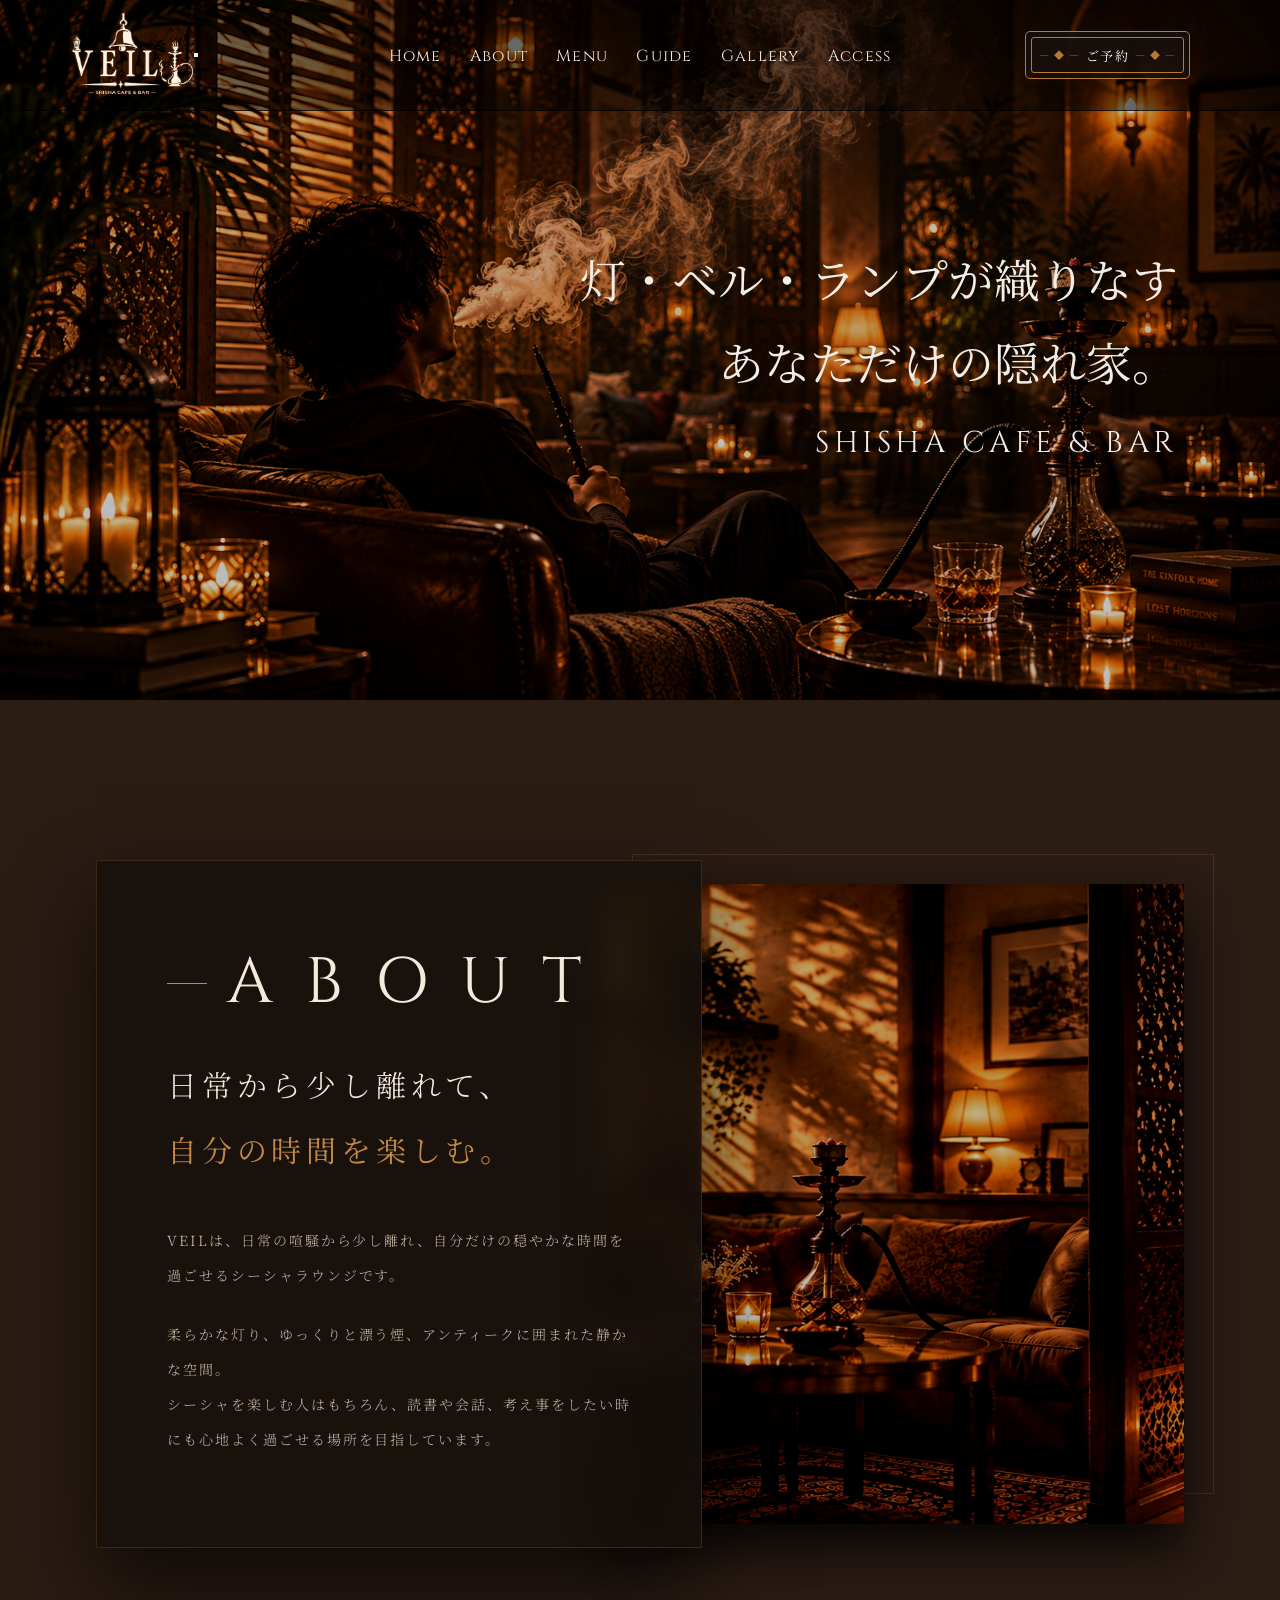
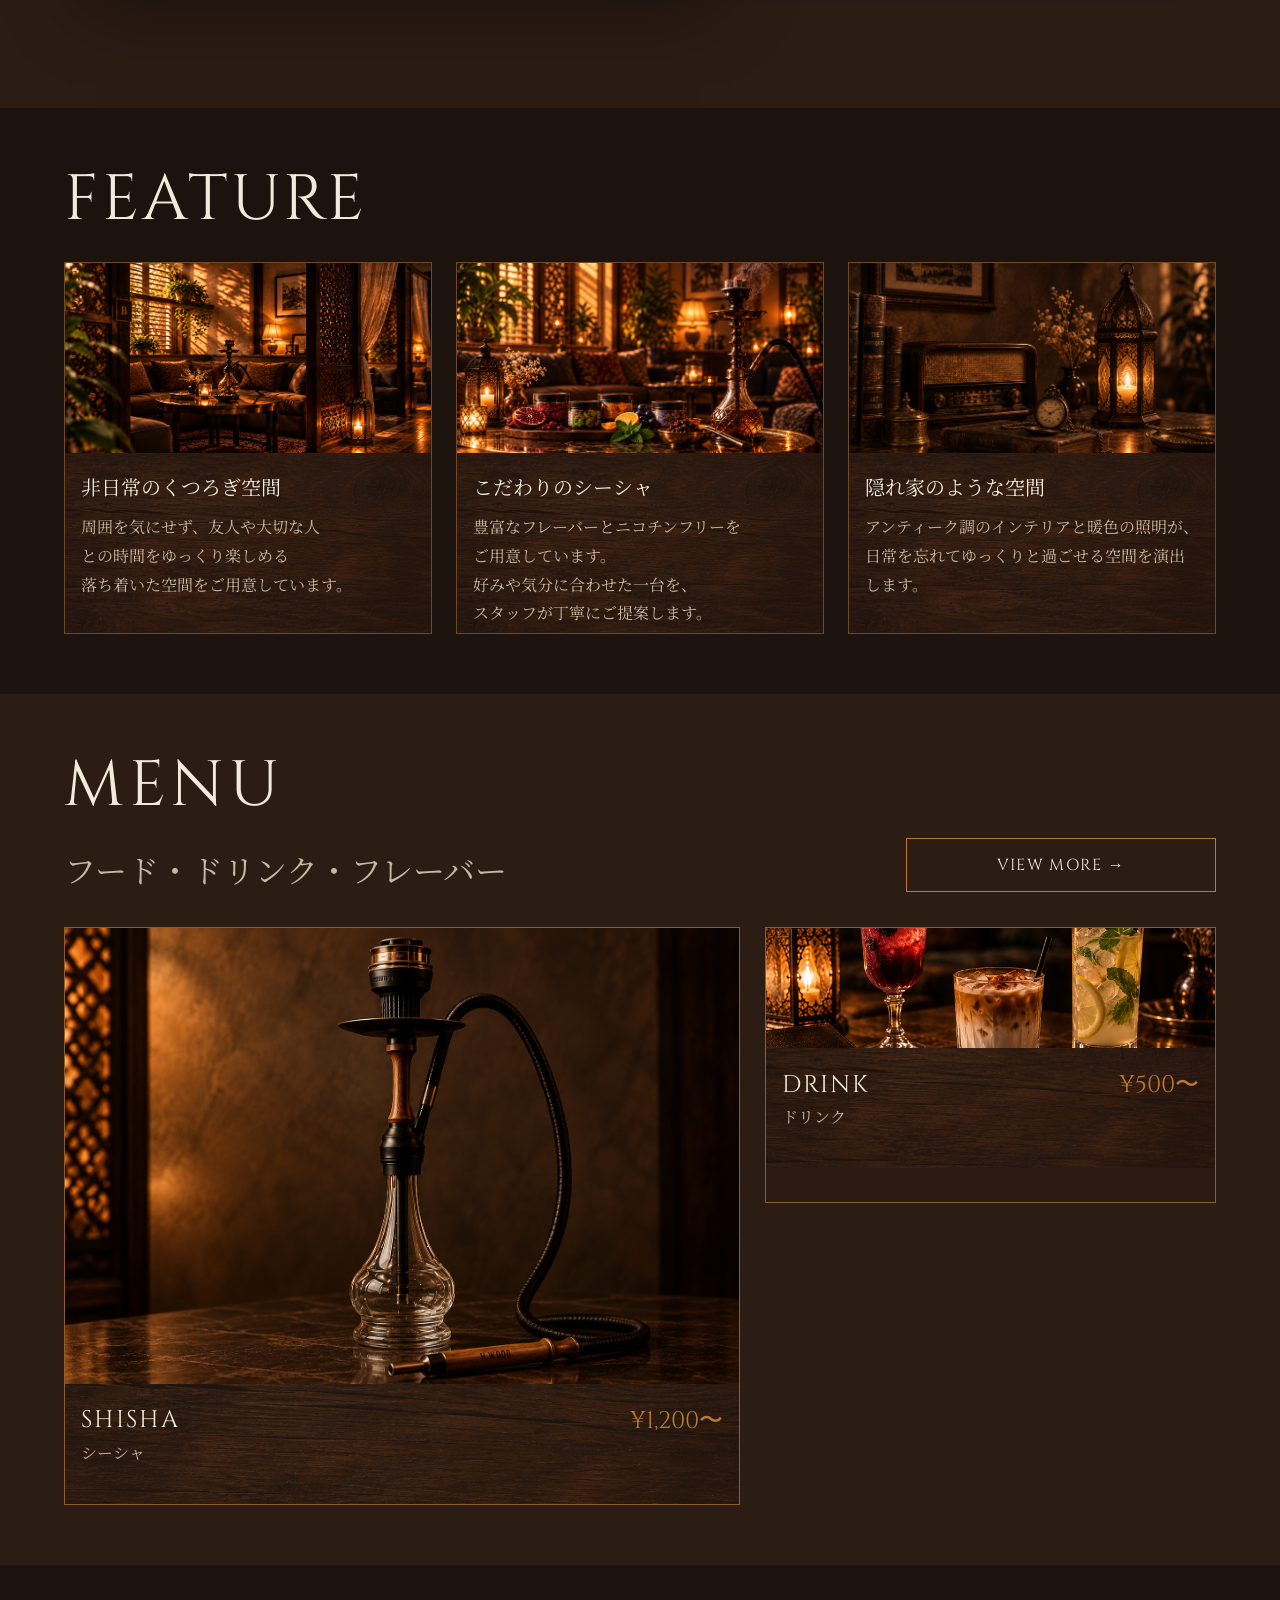
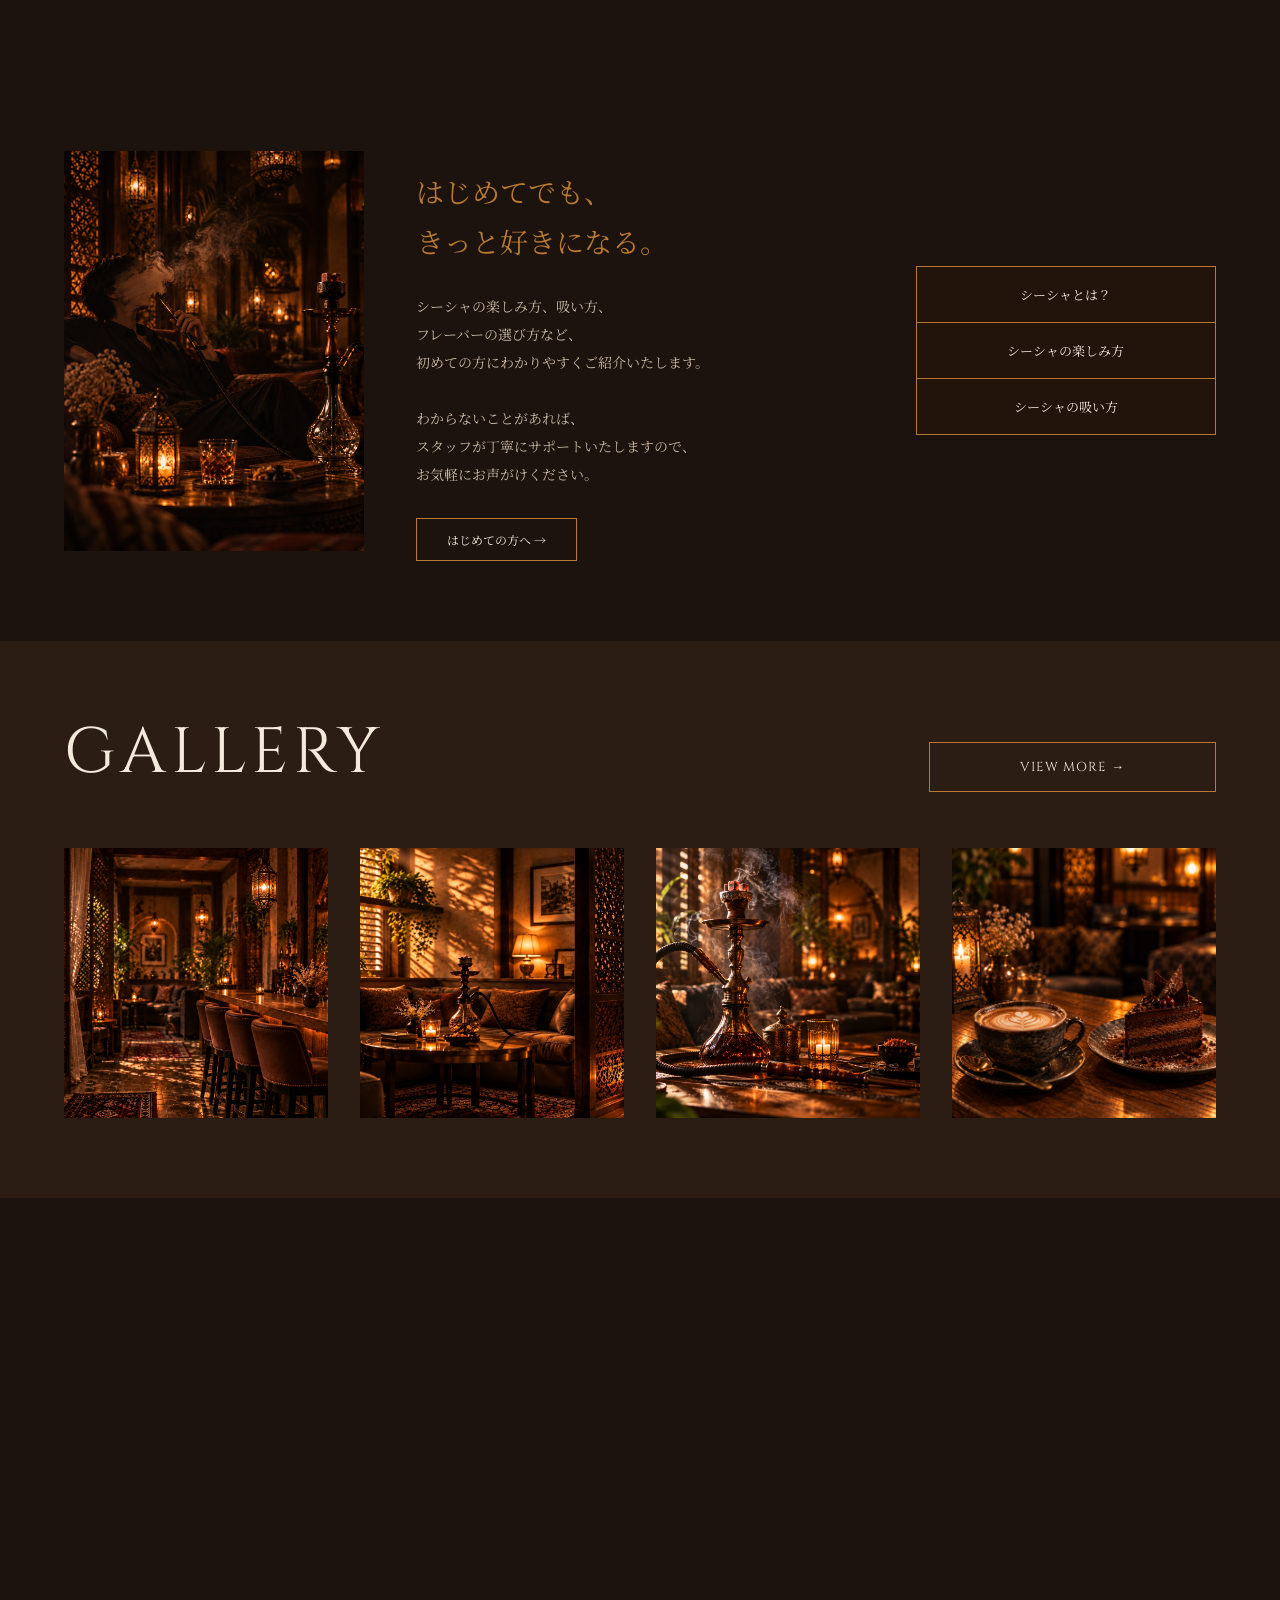
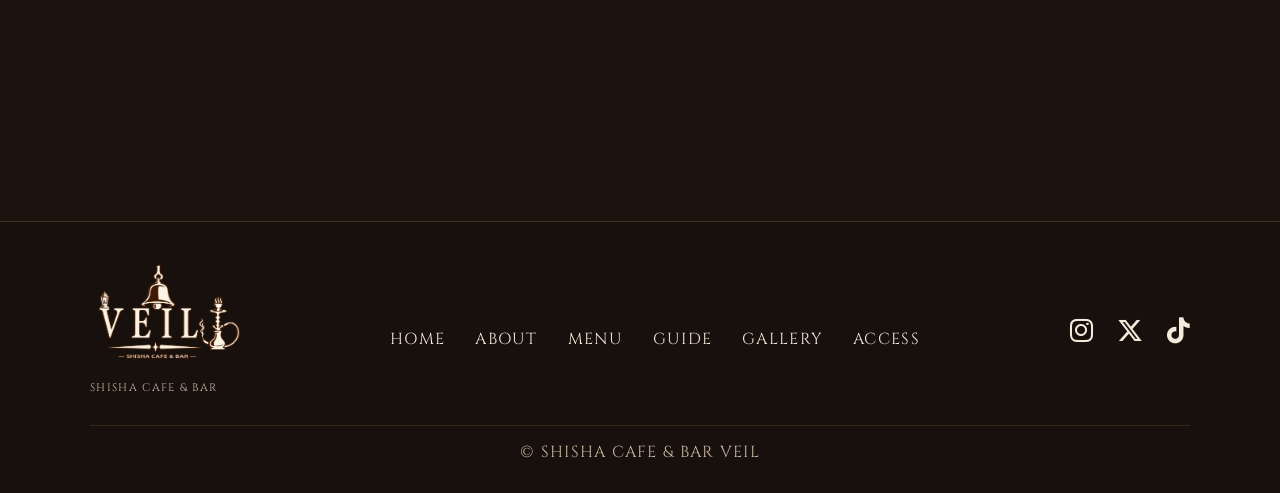
==== commit bedbd9ec: "VEILコード編集" ====
--- a/index.html
+++ b/index.html
@@ -5,14 +5,10 @@
     <meta charset="UTF-8">
     <meta name="viewport" content="width=device-width, initial-scale=1.0">
 
-    <!-- 検索エンジンに公開しない -->
     <meta name="robots" content="noindex">
 
     <title>VEIL | SHISHA CAFE & BAR</title>
 
-    <!-- =====================================================
-         Google Fonts
-    ====================================================== -->
     <link rel="preconnect" href="https://fonts.googleapis.com">
     <link rel="preconnect" href="https://fonts.gstatic.com" crossorigin>
 
@@ -20,14 +16,8 @@
         href="https://fonts.googleapis.com/css2?family=Cinzel:wght@400;500;600&family=Noto+Serif+JP:wght@400;500;600&display=swap"
         rel="stylesheet">
 
-    <!-- =====================================================
-         Font Awesome
-    ====================================================== -->
     <link rel="stylesheet" href="https://cdnjs.cloudflare.com/ajax/libs/font-awesome/6.7.2/css/all.min.css">
 
-    <!-- =====================================================
-         CSS
-    ====================================================== -->
     <link rel="stylesheet" href="css/reset.css">
     <link rel="stylesheet" href="css/common.css">
     <link rel="stylesheet" href="css/style.css">
@@ -37,21 +27,14 @@
 
 <body>
 
-    <!-- =====================================================
-         Header
-    ====================================================== -->
-
     <header class="header">
 
         <div class="header__inner">
 
-            <!-- Logo -->
             <a href="index.html" class="header__logo">
                 <img src="images/common/logo.png" alt="VEIL">
             </a>
 
-
-            <!-- PC Navigation -->
             <nav class="nav">
 
                 <ul class="nav__list">
@@ -84,8 +67,6 @@
 
             </nav>
 
-
-            <!-- Reservation -->
             <a href="#" class="reserve-button">
 
                 <span class="reserve-button__deco">
@@ -102,11 +83,6 @@
 
             </a>
 
-
-            <!-- =================================================
-                 SP Hamburger
-            ================================================== -->
-
             <button class="hamburger" type="button" aria-label="メニューを開く">
 
                 <span></span>
@@ -115,11 +91,6 @@
 
             </button>
 
-
-            <!-- =================================================
-                 SP Menu
-            ================================================== -->
-
             <div class="sp-menu">
 
                 <nav class="sp-menu__nav">
@@ -149,9 +120,6 @@
                     </a>
 
                 </nav>
-
-
-                <!-- SP Reservation -->
 
                 <a href="#" class="sp-menu__reserve">
 
@@ -177,779 +145,380 @@
 
 
         <section class="hero">
-
-            <!-- Hero Content -->
-
             <div class="hero__content">
-
                 <p class="hero__catch">
-
                     灯・ベル・ランプが織りなす<br>
                     あなただけの隠れ家。
-
                 </p>
 
-
                 <p class="hero__sub">
-
                     SHISHA CAFE & BAR
-
                 </p>
-
-            </div>
-
-        </section>
-
-
-
-        <!-- =================================================
-             ABOUT
-        ================================================== -->
+            </div>
+        </section>
 
         <section class="about" id="about">
-
             <div class="about__inner">
-
-
-                <!-- About Text -->
-
+                <!-- 左側：テキストコンテンツ -->
                 <div class="about__content js-fade-left">
-
-                    <p class="section-label">
-                        ABOUT
-                    </p>
-
-
+                    <p class="section-label">ABOUT</p>
                     <h2 class="about__title">
-
                         日常から少し離れて、<br>
-                        <span>
-                            自分の時間を楽しむ。
-                        </span>
-
+                        <span>自分の時間を楽しむ。</span>
                     </h2>
 
-
-                    <p class="about__text">
-
-                        VEILは、日常の喧騒から少し離れ、<br>
-                        自分だけの穏やかな時間を過ごせる<br>
-                        シーシャラウンジです。<br>
-
-                        柔らかな灯り、ゆっくりと漂う煙、<br>
-                        アンティークに囲まれた静かな空間。<br>
-
-                        シーシャを楽しむ人はもちろん、<br>
-                        読書や会話、考え事をしたい時にも<br>
-                        心地よく過ごせる場所を目指しています。
-
-                    </p>
-
-                </div>
-
-
-                <!-- About Image -->
-
+                    <div class="about__text">
+                        <p>VEILは、日常の喧騒から少し離れ、自分だけの穏やかな時間を過ごせるシーシャラウンジです。</p>
+                        <p>柔らかな灯り、ゆっくりと漂う煙、アンティークに囲まれた静かな空間。<br>
+                            シーシャを楽しむ人はもちろん、読書や会話、考え事をしたい時にも心地よく過ごせる場所を目指しています。</p>
+                    </div>
+                </div>
+
+                <!-- 右側：メインビジュアル画像 -->
                 <div class="about__image js-fade-right">
-
                     <img src="images/top/about.jpg" alt="VEILの店内">
-
-                </div>
-
-            </div>
-
-        </section>
-
-
-
-        <!-- =================================================
-             FEATURE
-        ================================================== -->
+                </div>
+            </div>
+        </section>
+
 
         <section class="feature" id="feature">
-
             <div class="feature__inner">
-
-
                 <p class="section-label js-fade">
                     FEATURE
                 </p>
-
-
                 <div class="feature__list">
-
-
-                    <!-- Feature 01 -->
-
                     <article class="feature__item js-fade">
-
                         <div class="feature__image">
-
                             <img src="images/top/feature01.jpg" alt="VEILの落ち着いた空間">
-
-                        </div>
-
-
+                        </div>
                         <div class="feature__body">
-
                             <h3 class="feature__title">
-
                                 非日常のくつろぎ空間
-
                             </h3>
 
-
                             <p class="feature__text">
-
                                 周囲を気にせず、友人や大切な人<br>
                                 との時間をゆっくり楽しめる<br>
                                 落ち着いた空間をご用意しています。
-
                             </p>
-
-                        </div>
-
+                        </div>
                     </article>
 
-
-
-                    <!-- Feature 02 -->
-
                     <article class="feature__item js-fade">
-
                         <div class="feature__image">
-
                             <img src="images/top/feature02.jpg" alt="VEILのシーシャ">
-
-                        </div>
-
+                        </div>
 
                         <div class="feature__body">
-
                             <h3 class="feature__title">
-
                                 こだわりのシーシャ
-
                             </h3>
 
-
                             <p class="feature__text">
-
                                 豊富なフレーバーとニコチンフリーを<br>
                                 ご用意しています。<br>
-
                                 好みや気分に合わせた一台を、<br>
                                 スタッフが丁寧にご提案します。
-
                             </p>
-
-                        </div>
-
+                        </div>
                     </article>
 
-
-
-                    <!-- Feature 03 -->
-
                     <article class="feature__item js-fade">
-
                         <div class="feature__image">
-
                             <img src="images/top/feature03.jpg" alt="VEILの店内">
-
-                        </div>
-
+                        </div>
 
                         <div class="feature__body">
-
                             <h3 class="feature__title">
-
                                 隠れ家のような空間
-
                             </h3>
 
-
                             <p class="feature__text">
-
                                 アンティーク調のインテリアと暖色の照明が、<br>
                                 日常を忘れてゆっくりと過ごせる空間を演出します。
-
                             </p>
-
-                        </div>
-
+                        </div>
                     </article>
-
-
-                </div>
-
-            </div>
-
-        </section>
-
-
-
-        <!-- =================================================
-             MENU
-        ================================================== -->
+                </div>
+            </div>
+        </section>
 
         <section class="menu" id="menu">
-
             <div class="menu__inner">
-
-
-                <!-- Menu Heading -->
-
                 <div class="menu__heading js-fade">
-
                     <div>
-
                         <p class="section-label">
                             MENU
                         </p>
-
                         <p class="menu__category">
                             フード・ドリンク・フレーバー
                         </p>
-
-                    </div>
-
-
+                    </div>
                     <a href="menu.html" class="menu__button">
-
                         VIEW MORE →
-
-                    </a>
-
-                </div>
-
-
-
-                <!-- Menu List -->
-
+                    </a>
+                </div>
                 <div class="menu__list">
-
-
-                    <!-- Shisha -->
-
                     <article class="menu__item js-fade">
-
                         <div class="menu__image">
-
                             <img src="images/top/menu-shisha.jpg" alt="シーシャ">
-
-                        </div>
-
+                        </div>
 
                         <div class="menu__info">
-
                             <div class="menu__info-top">
-
                                 <h3>
                                     SHISHA
                                 </h3>
-
                                 <span>
                                     ¥1,200〜
                                 </span>
-
                             </div>
-
                             <p>
                                 シーシャ
                             </p>
-
-                        </div>
-
+                        </div>
                     </article>
 
-
-
-                    <!-- Drink -->
-
                     <article class="menu__item js-fade">
-
                         <div class="menu__image">
-
                             <img src="images/top/menu-drink.jpg" alt="ドリンク">
-
-                        </div>
-
+                        </div>
 
                         <div class="menu__info">
-
                             <div class="menu__info-top">
-
                                 <h3>
                                     DRINK
                                 </h3>
-
                                 <span>
                                     ¥500〜
                                 </span>
-
                             </div>
-
                             <p>
                                 ドリンク
                             </p>
-
-                        </div>
-
+                        </div>
                     </article>
 
-
-
-                    <!-- Food -->
-
                     <article class="menu__item js-fade">
-
                         <div class="menu__image">
-
                             <img src="images/top/menu-food.jpg" alt="フード">
-
-                        </div>
-
+                        </div>
 
                         <div class="menu__info">
-
                             <div class="menu__info-top">
-
                                 <h3>
                                     FOOD
                                 </h3>
-
                                 <span>
                                     ¥650〜
                                 </span>
-
                             </div>
-
                             <p>
                                 フード
                             </p>
-
-                        </div>
-
+                        </div>
                     </article>
-
-
-                </div>
-
-            </div>
-
-        </section>
-
-
-
-        <!-- =================================================
-             GUIDE
-        ================================================== -->
+                </div>
+            </div>
+        </section>
 
         <section class="guide" id="guide">
-
             <div class="guide__inner">
-
-
                 <p class="section-label js-fade">
                     GUIDE
                 </p>
 
-
-                <!-- Guide Image -->
-
                 <div class="guide__image js-fade-left">
-
                     <img src="images/top/guide.jpg" alt="シーシャを楽しむ店内">
-
-                </div>
-
-
-                <!-- Guide Content -->
+                </div>
 
                 <div class="guide__content js-fade-right">
-
                     <h2 class="guide__title">
-
                         はじめてでも、<br>
                         きっと好きになる。
-
                     </h2>
 
-
                     <p class="guide__text">
-
                         シーシャの楽しみ方、吸い方、<br>
                         フレーバーの選び方など、<br>
                         初めての方にわかりやすくご紹介いたします。
-
                         <br><br>
-
                         わからないことがあれば、<br>
                         スタッフが丁寧にサポートいたしますので、<br>
                         お気軽にお声がけください。
-
                     </p>
-
-
                     <a href="guide.html" class="guide__button">
-
                         はじめての方へ →
-
-                    </a>
-
-                </div>
-
-
-                <!-- Guide Menu -->
-
+                    </a>
+                </div>
                 <div class="guide__menu js-fade">
-
                     <a href="guide.html">
                         シーシャとは？
                     </a>
-
                     <a href="guide.html">
                         シーシャの楽しみ方
                     </a>
-
                     <a href="guide.html">
                         シーシャの吸い方
                     </a>
-
-                </div>
-
-            </div>
-
-        </section>
-
-
-
-        <!-- =================================================
-             GALLERY
-        ================================================== -->
+                </div>
+            </div>
+        </section>
 
         <section class="gallery" id="gallery">
 
             <div class="gallery__inner">
-
-
-                <!-- Gallery Heading -->
-
                 <div class="gallery__heading js-fade">
-
                     <p class="section-label">
                         GALLERY
                     </p>
-
-
                     <button class="gallery__more" type="button">
-
                         VIEW MORE →
-
                     </button>
-
-                </div>
-
-
-
-                <!-- Gallery Slider -->
+                </div>
 
                 <div class="gallery__slider">
-
-
-                    <!-- Previous -->
-
                     <button class="gallery__arrow gallery__arrow--prev" type="button" aria-label="前の画像へ">
-
                         <i class="fa-solid fa-chevron-left"></i>
-
                     </button>
 
-
-
-                    <!-- Gallery List -->
-
                     <div class="gallery__list">
-
-
                         <div class="gallery__item js-fade">
-
                             <img src="images/top/gallery01.jpg" alt="VEILの店内">
-
-                        </div>
-
+                        </div>
 
                         <div class="gallery__item js-fade">
-
                             <img src="images/top/gallery02.jpg" alt="VEILの店内">
-
-                        </div>
-
+                        </div>
 
                         <div class="gallery__item js-fade">
-
                             <img src="images/top/gallery03.jpg" alt="VEILの店内">
-
-                        </div>
-
+                        </div>
 
                         <div class="gallery__item js-fade">
-
                             <img src="images/top/gallery04.jpg" alt="VEILの店内">
-
-                        </div>
-
-
-                    </div>
-
-
-
-                    <!-- Next -->
+                        </div>
+                    </div>
 
                     <button class="gallery__arrow gallery__arrow--next" type="button" aria-label="次の画像へ">
-
                         <i class="fa-solid fa-chevron-right"></i>
-
                     </button>
-
-                </div>
-
-            </div>
-
-        </section>
-
-
-
-        <!-- =================================================
-             GALLERY MODAL
-        ================================================== -->
+                </div>
+            </div>
+        </section>
 
         <div class="gallery-modal" id="galleryModal">
-
-
-            <!-- Overlay -->
-
             <div class="gallery-modal__overlay"></div>
-
-
-            <!-- Modal Content -->
-
             <div class="gallery-modal__content">
-
-
-                <!-- Close -->
-
                 <button class="gallery-modal__close" type="button" aria-label="ギャラリーを閉じる">
-
                     ×
-
                 </button>
-
 
                 <p class="gallery-modal__title">
                     GALLERY
                 </p>
 
-
-                <!-- Modal Gallery -->
-
                 <div class="gallery-modal__list">
-
-
-                    <div class="gallery-modal__item">
-
+                    <div class="gallery-modal__item">
                         <img src="images/top/gallery01.jpg" alt="VEILの店内">
-
-                    </div>
-
-
-                    <div class="gallery-modal__item">
-
+                    </div>
+                    <div class="gallery-modal__item">
                         <img src="images/top/gallery02.jpg" alt="VEILの店内">
-
-                    </div>
-
-
-                    <div class="gallery-modal__item">
-
+                    </div>
+                    <div class="gallery-modal__item">
                         <img src="images/top/gallery03.jpg" alt="VEILの店内">
-
-                    </div>
-
-
-                    <div class="gallery-modal__item">
-
+                    </div>
+
+                    <div class="gallery-modal__item">
                         <img src="images/top/gallery04.jpg" alt="VEILの店内">
-
-                    </div>
-
-
-                    <div class="gallery-modal__item">
-
+                    </div>
+
+                    <div class="gallery-modal__item">
                         <img src="images/top/gallery05.jpg" alt="VEILの店内">
-
-                    </div>
-
-
-                    <div class="gallery-modal__item">
-
+                    </div>
+
+                    <div class="gallery-modal__item">
                         <img src="images/top/gallery06.jpg" alt="VEILの店内">
-
-                    </div>
-
-
-                    <div class="gallery-modal__item">
-
+                    </div>
+
+
+                    <div class="gallery-modal__item">
                         <img src="images/top/gallery07.jpg" alt="VEILの店内">
-
-                    </div>
-
-
-                    <div class="gallery-modal__item">
-
+                    </div>
+
+
+                    <div class="gallery-modal__item">
                         <img src="images/top/gallery08.jpg" alt="VEILの店内">
-
-                    </div>
-
-
-                </div>
-
-            </div>
-
+                    </div>
+                </div>
+            </div>
         </div>
 
-
-
-        <!-- =================================================
-             ACCESS
-        ================================================== -->
-
         <section class="access" id="access">
-
             <div class="access__inner">
-
-
-                <!-- Access Information -->
-
                 <div class="access__content js-fade-left">
-
                     <p class="section-label">
                         ACCESS
                     </p>
 
-
                     <h2 class="access__title">
                         SHISHA CAFE VEIL
                     </h2>
 
-
                     <div class="access__info">
-
-
                         <p>
-
                             〒160-0005<br>
                             東京都新宿区愛住町22<br>
                             第三山田ビル2F
-
                         </p>
 
-
                         <p>
-
                             東京メトロ 丸の内線<br>
                             四谷三丁目駅 から徒歩約10分<br>
                             都営新宿線<br>
                             曙橋駅 からも徒歩可能
-
                         </p>
 
 
                         <p>
-
                             営業時間：11:00 - 23:00
-
                         </p>
 
-
                         <p>
-
                             定休日：不定休
-
                         </p>
 
-
-                    </div>
-
-                </div>
-
-
-
-                <!-- Google Map -->
-
+                    </div>
+                </div>
                 <div class="access__map js-fade-right">
-
                     <iframe
                         src="https://www.google.com/maps/embed?pb=!1m18!1m12!1m3!1d3240.3979060353995!2d139.71785731169427!3d35.691824672469586!2m3!1f0!2f0!3f0!3m2!1i1024!2i768!4f13.1!3m3!1m2!1s0x60188d5bce063c37%3A0xb548b9250334152f!2z44Kk44Oz44K_44O844OX44Op44OzSVTjgrnjgq_jg7zjg6s!5e0!3m2!1sja!2sjp!4v1790732128035!5m2!1sja!2sjp"
                         width="600" height="450" style="border:0;" allowfullscreen loading="lazy"
                         referrerpolicy="strict-origin-when-cross-origin">
                     </iframe>
-
-                </div>
-
-
-
-                <!-- Access Image -->
-
+                </div>
                 <div class="access__image js-fade">
-
                     <img src="images/top/access.jpg" alt="VEILの外観">
-
-                </div>
-
-            </div>
-
-        </section>
-
+                </div>
+            </div>
+        </section>
     </main>
 
-
-
-    <!-- =====================================================
-         Footer
-    ====================================================== -->
-
     <footer class="footer">
-
         <div class="footer__inner">
-
-
-            <!-- Footer Logo -->
-
             <div class="footer__logo">
-
                 <a href="index.html">
-
                     <img src="images/common/logo.png" alt="VEIL">
-
                 </a>
-
 
                 <p>
                     SHISHA CAFE & BAR
                 </p>
-
-            </div>
-
-
-
-            <!-- Footer Navigation -->
+            </div>
 
             <nav class="footer__nav">
-
                 <ul>
-
                     <li>
                         <a href="index.html">
                             HOME
@@ -990,56 +559,28 @@
 
             </nav>
 
-
-
-            <!-- SNS -->
-
             <div class="footer__sns">
-
                 <a href="#" aria-label="Instagram">
-
                     <i class="fa-brands fa-instagram"></i>
-
                 </a>
 
-
                 <a href="#" aria-label="X">
-
                     <i class="fa-brands fa-x-twitter"></i>
-
                 </a>
 
-
                 <a href="#" aria-label="TikTok">
-
                     <i class="fa-brands fa-tiktok"></i>
-
                 </a>
-
-            </div>
-
+            </div>
         </div>
 
-
-
-        <!-- Footer Bottom -->
-
         <div class="footer__bottom">
-
             <p>
                 &copy; SHISHA CAFE & BAR VEIL
             </p>
-
         </div>
-
     </footer>
 
-
-
-    <!-- =====================================================
-         JavaScript
-    ====================================================== -->
-
     <script src="js/main.js"></script>
 
 </body>
--- a/css/common.css
+++ b/css/common.css
@@ -5,17 +5,14 @@
     --color-gold: #b87932;
     --color-text: #f4eadc;
     --color-sub-text: #c8b8a6;
-
     --font-jp: "Noto Serif JP", serif;
     --font-en: "Cinzel", serif;
-
     --content-width: 1200px;
 }
 
 body {
     background-color: var(--color-bg);
     color: var(--color-text);
-
     font-family: var(--font-jp);
 }
 
--- a/css/style.css
+++ b/css/style.css
@@ -1,39 +1,19 @@
-/* =========================================================
-   VEIL
-   SHISHA CAFE & BAR
-   style.css
-========================================================= */
-
-
-/* =========================================================
-   Variables
-========================================================= */
-
 :root {
     --color-bg: #2b1c14;
     --color-bg-dark: #1c130f;
     --color-brown: #6b2f08;
     --color-gold: #b87932;
-
     --color-text: #f4eadc;
     --color-sub-text: #c9b8a4;
     --color-white: #f2ede6;
-
     --font-serif: "Noto Serif JP", serif;
     --font-jp: "Noto Serif JP", serif;
     --font-en: "Cinzel", serif;
-
     --content-width: 1200px;
-
     --transition-fast: 0.3s ease;
     --transition-normal: 0.6s ease;
     --transition-slow: 1s ease;
 }
-
-
-/* =========================================================
-   Reset
-========================================================= */
 
 * {
     margin: 0;
@@ -70,11 +50,6 @@
     scroll-margin-top: 80px;
 }
 
-
-/* =========================================================
-   HERO
-========================================================= */
-
 .hero {
     position: relative;
 
@@ -90,9 +65,6 @@
         heroZoom 12s ease-in-out infinite alternate;
 }
 
-
-/* HERO ゆっくりズーム */
-
 @keyframes heroZoom {
 
     from {
@@ -104,38 +76,22 @@
     }
 }
 
-
-/* HERO 暗幕 */
-
 .hero::before {
     content: "";
-
     position: absolute;
     inset: 0;
-
     background-color: rgba(0, 0, 0, 0.25);
-
     z-index: 0;
 }
-
-
-/* HERO CONTENT */
 
 .hero__content {
     position: absolute;
-
     top: 50%;
     right: 8%;
-
     transform: translateY(-50%);
-
     text-align: right;
-
     z-index: 2;
 }
-
-
-/* キャッチコピー */
 
 .hero__catch {
     font-family: var(--font-jp);
@@ -147,9 +103,6 @@
     color: var(--color-white);
 }
 
-
-/* 英字タイトル */
-
 .hero__sub {
     margin-top: 20px;
 
@@ -161,104 +114,38 @@
     color: var(--color-white);
 }
 
-
-/* =========================================================
-   HERO SMOKE
-========================================================= */
-
 .hero__smoke {
     position: absolute;
-
     left: 25%;
     bottom: 15%;
-
     width: 180px;
-
     z-index: 1;
-
     pointer-events: none;
-
     opacity: 0.4;
 }
 
 .hero__smoke img {
     width: 100%;
     height: auto;
-
     display: block;
-
-    animation:
-        smokeFloat 6s ease-in-out infinite;
-}
-
-
-/* 煙がゆっくり上昇 */
-
-@keyframes smokeFloat {
-
-    0% {
-        opacity: 0;
-
-        transform:
-            translateY(20px) translateX(0) scale(0.9);
-    }
-
-    25% {
-        opacity: 0.35;
-    }
-
-    50% {
-        opacity: 0.45;
-
-        transform:
-            translateY(-25px) translateX(10px) scale(1);
-    }
-
-    75% {
-        opacity: 0.25;
-
-        transform:
-            translateY(-55px) translateX(-5px) scale(1.05);
-    }
-
-    100% {
-        opacity: 0;
-
-        transform:
-            translateY(-90px) translateX(8px) scale(1.1);
-    }
-}
-
-
-/* =========================================================
-   HEADER
-========================================================= */
+    animation: smokeFloat 6s ease-in-out infinite;
+}
 
 .header {
     position: fixed;
-
     top: 0;
     left: 0;
-
     width: 100%;
-
     z-index: 100;
-
     background-color: rgba(0, 0, 0, 0.45);
-
-    border-bottom:
-        1px solid rgba(0, 0, 0, 0.7);
+    border-bottom: 1px solid rgba(0, 0, 0, 0.7);
 }
 
 .header__inner {
     width: min(var(--content-width), 90%);
-
     margin: 0 auto;
-
     padding: 10px 0;
-
     display: flex;
-
     align-items: center;
 }
 
@@ -270,210 +157,190 @@
     width: 100%;
 }
 
-
-/* =========================================================
-   PC NAVIGATION
-========================================================= */
-
 .nav {
     position: absolute;
-
     left: 50%;
-
     transform: translateX(-50%);
 }
 
 .nav__list {
     display: flex;
-
     align-items: center;
-
     gap: 28px;
 }
 
 .nav__list a {
     font-family: var(--font-en);
-
     font-size: 16px;
-
     letter-spacing: 0.08em;
-
     color: var(--color-white);
-
-    transition:
-        color var(--transition-fast);
+    transition: color var(--transition-fast);
 }
 
 .nav__list a:hover {
     color: var(--color-gold);
 }
 
-
-/* =========================================================
-   RESERVE BUTTON
-========================================================= */
-
 .reserve-button {
     position: absolute;
-
     right: 90px;
-
     padding: 10px 22px;
-
-    border:
-        1px solid var(--color-gold);
-
+    border: 1px solid var(--color-gold);
     color: #fff;
-
     font-family: var(--font-jp);
-
     font-size: 13px;
-
-    transition:
-        background-color var(--transition-fast),
-        color var(--transition-fast);
+    transition: background-color var(--transition-fast), color var(--transition-fast);
 }
 
 .reserve-button:hover {
     background-color: var(--color-gold);
-
     color: #fff;
 }
-
-
-/* =========================================================
-   COMMON SECTION TITLE
-========================================================= */
 
 .section-label {
     margin-bottom: 28px;
-
     font-family: var(--font-en);
-
     font-size: 64px;
-
     font-weight: 400;
-
     line-height: 1;
-
     letter-spacing: 0.08em;
-
     color: var(--color-text);
 }
 
-
-/* =========================================================
-   ABOUT
-========================================================= */
-
+/* ==========================================
+   ABOUT SECTION（余白拡張・案Aデザイン）
+   ========================================== */
+
+/* 1. セクション全体の上下余白を大幅に拡張 */
 .about {
-    padding: 16px 0;
-
-    background-color:
-        var(--color-bg);
-}
-
+    width: 100%;
+    padding: 160px 0;
+    /* 上下に広い余白を確保して落ち着いた空気感を演出 */
+    position: relative;
+    overflow: hidden;
+}
+
+/* 2. グリッドレイアウトと外枠コンテナのゆとり設定 */
 .about__inner {
-    width:
-        min(var(--content-width), 90%);
-
+    width: min(1200px, 85%);
+    /* 画面幅に対して余裕を持たせる */
     margin: 0 auto;
-
     display: grid;
-
-    grid-template-columns:
-        0.8fr 1.2fr;
-
-    gap: 40px;
-
+    grid-template-columns: 1fr 1.15fr;
+    /* テキストと画像エリアの比率 */
     align-items: center;
-}
-
+    position: relative;
+}
+
+/* 3. 左側テキストブロック（カード風重なりと内部余白） */
 .about__content {
-    padding: 30px 20px;
+    background: rgba(22, 16, 12, 0.88);
+    backdrop-filter: blur(16px);
+    border: 1px solid rgba(194, 136, 70, 0.2);
+    padding: 90px 70px;
+    /* 内部のパディングを大きく取る */
+    z-index: 3;
+    margin-right: -100px;
+    /* 画像側へ深く被せる非対称デザイン */
+    box-shadow: 0 40px 80px rgba(0, 0, 0, 0.65);
+}
+
+/* 4. 見出し・テキスト間の余白・行間 */
+.about__content .section-label {
+    letter-spacing: 0.5em;
+    margin-bottom: 40px;
+    /* ラベル下の余白 */
+    display: flex;
+    align-items: center;
+    gap: 20px;
+}
+
+.about__content .section-label::before {
+    content: "";
+    display: inline-block;
+    width: 40px;
+    height: 1px;
+    background-color: #c28846;
 }
 
 .about__title {
-    margin-bottom: 30px;
-
-    font-family: var(--font-jp);
-
-    font-size: 32px;
-
+    font-size: 30px;
+    font-weight: 300;
+    line-height: 1.95;
+    letter-spacing: 0.16em;
+    margin-bottom: 45px;
+}
+
+.about__title span {
+    color: #c28846;
     font-weight: 400;
-
-    line-height: 1.8;
-}
-
-.about__title span {
-    color: var(--color-gold);
+    display: block;
+    margin-top: 6px;
 }
 
 .about__text {
-    font-size: 16px;
-
-    line-height: 2;
-
-    color:
-        var(--color-sub-text);
+    font-size: 14px;
+    line-height: 2.5;
+    letter-spacing: 0.14em;
+    color: #c5b5a2;
+    font-weight: 300;
+}
+
+.about__text p+p {
+    margin-top: 24px;
 }
 
 .about__image {
     position: relative;
-
-    overflow: hidden;
+    height: 640px;
+    z-index: 1;
 }
 
 .about__image img {
     width: 100%;
-
-    height: 450px;
-
+    height: 100%;
     object-fit: cover;
-}
-
-
-/* =========================================================
-   FEATURE
-========================================================= */
+    filter: brightness(0.72) contrast(1.1);
+    box-shadow: 0 25px 50px rgba(0, 0, 0, 0.85);
+}
+
+.about__image::after {
+    content: "";
+    position: absolute;
+    top: -30px;
+    right: -30px;
+    bottom: 30px;
+    left: 30px;
+    border: 1px solid rgba(194, 136, 70, 0.2);
+    z-index: -1;
+    pointer-events: none;
+}
 
 .feature {
     padding: 60px 0;
-
-    background-color:
-        var(--color-bg-dark);
+    background-color: var(--color-bg-dark);
 }
 
 .feature__inner {
-    width:
-        min(var(--content-width), 90%);
-
+    width: min(var(--content-width), 90%);
     margin: 0 auto;
 }
 
 .feature .section-label {
     margin-bottom: 30px;
-
     font-size: 64px;
-
     letter-spacing: 0.05em;
 }
 
 .feature__list {
     display: grid;
-
-    grid-template-columns:
-        repeat(3, 1fr);
-
+    grid-template-columns: repeat(3, 1fr);
     gap: 24px;
 }
 
 .feature__item {
-    border:
-        1px solid rgba(184, 121, 50, 0.5);
-
-    background-color:
-        #2b1b13;
+    border: 1px solid rgba(184, 121, 50, 0.5);
+    background-color: #2b1b13;
 }
 
 .feature__image {
@@ -482,178 +349,120 @@
 
 .feature__image img {
     width: 100%;
-
     height: 190px;
-
     object-fit: cover;
-
-    transition:
-        transform 0.4s ease;
+    transition: transform 0.4s ease;
 }
 
 .feature__item:hover .feature__image img {
     transform: scale(1.05);
 }
 
-
-/* FEATURE BODY */
-
 .feature__body {
     position: relative;
-
     height: 180px;
-
-    padding:
-        18px 16px 20px;
-
+    padding: 18px 16px 20px;
     overflow: hidden;
 }
-
-
-/* テクスチャ */
 
 .feature__body::before {
     content: "";
-
     position: absolute;
-
     inset: 0;
-
-    background-image:
-        url("../images/common/texture.png");
-
+    background-image: url("../images/common/texture.png");
     background-size: cover;
-
     background-position: center;
-
     opacity: 0.3;
-
     z-index: 0;
-
     pointer-events: none;
 }
-
-
-/* FEATURE TITLE */
 
 .feature__title {
     position: relative;
-
     z-index: 1;
-
     margin: 0;
-
-    font-family:
-        var(--font-jp);
-
+    font-family: var(--font-jp);
     font-size: 20px;
-
     font-weight: 400;
-
     line-height: 1.6;
-
-    color:
-        var(--color-text);
+    color: var(--color-text);
 }
 
 .feature__title span {
     color: var(--color-gold);
 }
 
-
-/* FEATURE TEXT */
-
 .feature__text {
     position: relative;
-
     z-index: 1;
-
     margin-top: 10px;
-
     font-size: 16px;
-
     line-height: 1.8;
-
-    color:
-        var(--color-sub-text);
-}
-
-
-/* =========================================================
-   MENU
-========================================================= */
+    color: var(--color-sub-text);
+}
 
 .menu {
     padding: 60px 0;
-
-    background-color:
-        var(--color-bg);
+    background-color: var(--color-bg);
 }
 
 .menu__inner {
-    width:
-        min(var(--content-width), 90%);
-
+    width: min(var(--content-width), 90%);
     margin: 0 auto;
 }
 
 .menu__heading {
     display: flex;
-
     align-items: end;
-
     justify-content: space-between;
-
     margin-bottom: 35px;
 }
 
 .menu__category {
     margin-top: 8px;
-
     font-size: 32px;
-
-    color:
-        var(--color-sub-text);
+    color: var(--color-sub-text);
 }
 
 .menu__button {
-    padding:
-        15px 90px;
-
-    border:
-        1px solid var(--color-gold);
-
-    font-family:
-        var(--font-en);
-
+    padding: 15px 90px;
+    border: 1px solid var(--color-gold);
+    font-family: var(--font-en);
     font-size: 16px;
-
     letter-spacing: 0.08em;
-
-    transition:
-        background-color var(--transition-fast);
+    transition: background-color var(--transition-fast);
 }
 
 .menu__button:hover {
-    background-color:
-        var(--color-gold);
+    background-color: var(--color-gold);
 }
 
 .menu__list {
     display: grid;
-
-    grid-template-columns:
-        repeat(3, 1fr);
-
-    gap: 30px;
+    grid-template-columns: 1.5fr 1fr;
+    grid-template-rows: repeat(2, 1fr);
+    gap: 25px;
+}
+
+.menu__item:nth-child(1) {
+    grid-row: 1 / 3;
+    display: flex;
+    flex-direction: column;
+}
+
+.menu__item:nth-child(2) {
+    grid-column: 2;
+    grid-row: 1;
+}
+
+.menu__item:nth-child(3) {
+    grid-column: 2;
+    grid-row: 2;
 }
 
 .menu__item {
-    border:
-        1px solid rgba(184, 121, 50, 0.7);
-
-    background-color:
-        #2b1b13;
+    border: 1px solid rgba(184, 121, 50, 0.7);
+    background-color: #2b1b13;
 }
 
 .menu__image {
@@ -662,138 +471,95 @@
 
 .menu__image img {
     width: 100%;
-
-    height: 220px;
-
+    height: 120px;
     object-fit: cover;
-
-    transition:
-        transform 0.4s ease;
+    transition: tr ansform 0.4s ease;
+}
+
+.menu__item:first-child .menu__image {
+    flex: 1;
+    min-height: 200px;
+}
+
+.menu__item:first-child .menu__image img {
+    height: 100%;
+    object-fit: cover;
+    object-position: center 30%;
+
 }
 
 .menu__item:hover .menu__image img {
     transform: scale(1.05);
 }
 
-
-/* MENU INFO */
-
 .menu__info {
     position: relative;
-
     min-height: 120px;
-
     padding: 20px 16px;
-
     overflow: hidden;
 }
 
 .menu__info::before {
     content: "";
-
     position: absolute;
-
     inset: 0;
-
-    background-image:
-        url("../images/common/texture.png");
-
+    background-image: url("../images/common/texture.png");
     background-size: cover;
-
     background-position: center;
-
     opacity: 0.3;
-
     z-index: 0;
-
     pointer-events: none;
 }
 
 .menu__info-top {
     position: relative;
-
     z-index: 1;
-
     display: flex;
-
     align-items: center;
-
     justify-content: space-between;
 }
 
 .menu__info h3 {
-    font-family:
-        var(--font-en);
-
+    font-family: var(--font-en);
     font-size: 24px;
-
     font-weight: 400;
-
     letter-spacing: 0.08em;
 }
 
 .menu__info p {
     position: relative;
-
     z-index: 1;
-
     margin-top: 4px;
-
     font-size: 16px;
-
-    color:
-        var(--color-sub-text);
+    color: var(--color-sub-text);
 }
 
 .menu__info span {
     display: block;
-
     margin-top: 0;
-
-    font-family:
-        var(--font-en);
-
+    font-family: var(--font-en);
     font-size: 24px;
-
-    color:
-        var(--color-gold);
-}
-
-
-/* =========================================================
-   GUIDE
-========================================================= */
+    color: var(--color-gold);
+}
 
 .guide {
     padding: 60px 0;
-
-    background-color:
-        var(--color-bg-dark);
+    background-color: var(--color-bg-dark);
 }
 
 .guide__inner {
-    width:
-        min(var(--content-width), 90%);
-
+    width: min(var(--content-width), 90%);
     margin: 0 auto;
-
     display: grid;
-
-    grid-template-columns:
-        0.8fr 1.3fr 0.8fr;
-
+    grid-template-columns: 0.8fr 1.3fr 0.8fr;
     gap: 32px;
-
     align-items: center;
 }
 
 .guide .section-label {
     grid-column: 1 / -1;
-
     margin-bottom: 0;
-
     font-size: 64px;
-
     letter-spacing: 0.05em;
 }
 
@@ -803,13 +569,9 @@
 
 .guide__image img {
     width: 100%;
-
     height: 400px;
-
     object-fit: cover;
-
-    transition:
-        transform 0.5s ease;
+    transition: transform 0.5s ease;
 }
 
 .guide__image:hover img {
@@ -822,82 +584,48 @@
 
 .guide__title {
     margin-top: 25px;
-
-    font-family:
-        var(--font-jp);
-
+    font-family: var(--font-jp);
     font-size: 28px;
-
     font-weight: 400;
-
     line-height: 1.8;
-
-    color:
-        var(--color-gold);
+    color: var(--color-gold);
 }
 
 .guide__text {
     margin-top: 25px;
-
     font-size: 14px;
-
     line-height: 2;
-
-    color:
-        var(--color-sub-text);
+    color: var(--color-sub-text);
 }
 
 .guide__button {
     display: inline-block;
-
     margin-top: 30px;
-
-    padding:
-        12px 30px;
-
-    border:
-        1px solid var(--color-gold);
-
+    padding: 12px 30px;
+    border: 1px solid var(--color-gold);
     font-size: 12px;
-
-    transition:
-        background-color var(--transition-fast);
+    transition: background-color var(--transition-fast);
 }
 
 .guide__button:hover {
-    background-color:
-        var(--color-gold);
+    background-color: var(--color-gold);
 }
 
 .guide__menu {
-    border:
-        1px solid var(--color-gold);
-
-    background-color:
-        rgba(35, 19, 11, 0.8);
+    border: 1px solid var(--color-gold);
+
+    background-color: rgba(35, 19, 11, 0.8);
 }
 
 .guide__menu a {
     display: block;
-
-    padding:
-        18px 15px;
-
+    padding: 18px 15px;
     text-align: center;
-
-    font-family:
-        var(--font-jp);
-
+    font-family: var(--font-jp);
     font-size: 13px;
-
-    color:
-        var(--color-text);
-
-    border-bottom:
-        1px solid var(--color-gold);
-
-    transition:
-        background-color var(--transition-fast);
+    color: var(--color-text);
+    border-bottom: 1px solid var(--color-gold);
+    transition: background-color var(--transition-fast);
 }
 
 .guide__menu a:last-child {
@@ -905,79 +633,46 @@
 }
 
 .guide__menu a:hover {
-    background-color:
-        rgba(184, 121, 50, 0.15);
-}
-
-
-/* =========================================================
-   GALLERY
-========================================================= */
+    background-color: rgba(184, 121, 50, 0.15);
+}
 
 .gallery {
     padding: 80px 0;
-
-    background-color:
-        var(--color-bg);
+    background-color: var(--color-bg);
 }
 
 .gallery__inner {
-    width:
-        min(var(--content-width), 90%);
-
+    width: min(var(--content-width), 90%);
     margin: 0 auto;
 }
 
 .gallery__heading {
     margin-bottom: 35px;
-
     display: flex;
-
     align-items: center;
-
     justify-content: space-between;
 }
 
 .gallery__more {
-    padding:
-        15px 90px;
-
-    border:
-        1px solid var(--color-gold);
-
-    background-color:
-        transparent;
-
-    color:
-        var(--color-text);
-
-    font-family:
-        var(--font-en);
-
+    padding: 15px 90px;
+    border: 1px solid var(--color-gold);
+
+    background-color: transparent;
+    color: var(--color-text);
+    font-family: var(--font-en);
     font-size: 13px;
-
     letter-spacing: 0.08em;
-
     cursor: pointer;
-
-    transition:
-        background-color var(--transition-fast);
+    transition: background-color var(--transition-fast);
 }
 
 .gallery__more:hover {
-    background-color:
-        var(--color-gold);
-}
-
-
-/* Gallery Preview */
+    background-color: var(--color-gold);
+}
 
 .gallery__list {
     display: grid;
-
-    grid-template-columns:
-        repeat(4, 1fr);
-
+    grid-template-columns: repeat(4, 1fr);
     gap: 32px;
 }
 
@@ -987,13 +682,9 @@
 
 .gallery__item img {
     width: 100%;
-
     height: 270px;
-
     object-fit: cover;
-
-    transition:
-        transform 0.4s ease;
+    transition: transform 0.4s ease;
 }
 
 .gallery__item:hover img {
@@ -1004,26 +695,13 @@
     display: none;
 }
 
-
-/* =========================================================
-   GALLERY MODAL
-========================================================= */
-
 .gallery-modal {
     position: fixed;
-
     inset: 0;
-
     z-index: 999;
-
     display: none;
-
-    padding:
-        60px 20px;
-
-    background-color:
-        rgba(15, 9, 6, 0.96);
-
+    padding: 60px 20px;
+    background-color: rgba(15, 9, 6, 0.96);
     overflow-y: auto;
 }
 
@@ -1033,55 +711,34 @@
 
 .gallery-modal__content {
     position: relative;
-
-    width:
-        min(1100px, 100%);
-
+    width: min(1100px, 100%);
     margin: 0 auto;
 }
 
 .gallery-modal__close {
     position: fixed;
-
     top: 25px;
     right: 35px;
-
     width: 45px;
     height: 45px;
-
-    border:
-        1px solid var(--color-gold);
-
-    background-color:
-        #21150f;
-
-    color:
-        var(--color-text);
-
+    border: 1px solid var(--color-gold);
+    background-color: #21150f;
+    color: var(--color-text);
     font-size: 28px;
-
     line-height: 1;
-
     cursor: pointer;
 }
 
 .gallery-modal__title {
     margin-bottom: 35px;
-
-    font-family:
-        var(--font-en);
-
+    font-family: var(--font-en);
     font-size: 36px;
-
     letter-spacing: 0.08em;
 }
 
 .gallery-modal__list {
     display: grid;
-
-    grid-template-columns:
-        repeat(3, 1fr);
-
+    grid-template-columns: repeat(3, 1fr);
     gap: 20px;
 }
 
@@ -1091,37 +748,21 @@
 
 .gallery-modal__item img {
     width: 100%;
-
     height: 280px;
-
     object-fit: cover;
 }
-
-
-/* =========================================================
-   ACCESS
-========================================================= */
 
 .access {
     padding: 80px 0;
-
-    background-color:
-        var(--color-bg-dark);
+    background-color: var(--color-bg-dark);
 }
 
 .access__inner {
-    width:
-        min(var(--content-width), 90%);
-
+    width: min(var(--content-width), 90%);
     margin: 0 auto;
-
     display: grid;
-
-    grid-template-columns:
-        1fr 1.2fr 0.8fr;
-
+    grid-template-columns: 1fr 1.2fr 0.8fr;
     gap: 30px;
-
     align-items: center;
 }
 
@@ -1131,53 +772,34 @@
 
 .access__title {
     margin-top: 25px;
-
-    font-family:
-        var(--font-en);
-
+    font-family: var(--font-en);
     font-size: 20px;
-
     font-weight: 400;
-
     letter-spacing: 0.08em;
 }
 
 .access__info {
     margin-top: 25px;
-
     font-size: 13px;
-
     line-height: 2;
-
-    color:
-        var(--color-sub-text);
+    color: var(--color-sub-text);
 }
 
 .access__info p+p {
     margin-top: 15px;
 }
 
-
-/* MAP */
-
 .access__map {
     width: 100%;
-
     height: 280px;
 }
 
 .access__map iframe {
     width: 100%;
-
     height: 100%;
-
     display: block;
-
     border: 0;
 }
-
-
-/* ACCESS IMAGE */
 
 .access__image {
     overflow: hidden;
@@ -1185,45 +807,26 @@
 
 .access__image img {
     width: 100%;
-
     height: 280px;
-
     object-fit: cover;
-
-    transition:
-        transform 0.5s ease;
+    transition: transform 0.5s ease;
 }
 
 .access__image:hover img {
     transform: scale(1.03);
 }
 
-
-/* =========================================================
-   FOOTER
-========================================================= */
-
 .footer {
-    padding:
-        40px 0 30px;
-
-    background-color:
-        #17100c;
-
-    border-top:
-        1px solid rgba(184, 121, 50, 0.3);
+    padding: 40px 0 30px;
+    background-color: #17100c;
+    border-top: 1px solid rgba(184, 121, 50, 0.3);
 }
 
 .footer__inner {
-    width:
-        min(1100px, 90%);
-
+    width: min(1100px, 90%);
     margin: 0 auto;
-
     display: flex;
-
     justify-content: space-between;
-
     align-items: center;
 }
 
@@ -1233,175 +836,96 @@
 
 .footer__logo p {
     margin-top: 15px;
-
-    font-family:
-        var(--font-en);
-
+    font-family: var(--font-en);
     font-size: 11px;
-
     letter-spacing: 0.12em;
-
-    color:
-        var(--color-sub-text);
+    color: var(--color-sub-text);
 }
 
 .footer__nav ul {
     display: flex;
-
     gap: 30px;
 }
 
 .footer__nav a {
-    font-family:
-        var(--font-en);
-
+    font-family: var(--font-en);
     font-size: 16px;
-
     letter-spacing: 0.08em;
-
-    color:
-        var(--color-text);
-
-    transition:
-        color var(--transition-fast);
+    color: var(--color-text);
+    transition: color var(--transition-fast);
 }
 
 .footer__nav a:hover {
-    color:
-        var(--color-gold);
+    color: var(--color-gold);
 }
 
 .footer__bottom {
-    width:
-        min(1100px, 90%);
-
-    margin:
-        30px auto 0;
-
+    width: min(1100px, 90%);
+    margin: 30px auto 0;
     padding-top: 15px;
-
-    border-top:
-        1px solid rgba(184, 121, 50, 0.2);
-
+    border-top: 1px solid rgba(184, 121, 50, 0.2);
     text-align: center;
 }
 
 .footer__bottom p {
-    font-family:
-        var(--font-en);
-
+    font-family: var(--font-en);
     font-size: 16px;
-
     letter-spacing: 0.08em;
-
-    color:
-        var(--color-sub-text);
+    color: var(--color-sub-text);
 }
 
 .footer__sns {
     display: flex;
-
     align-items: center;
-
     gap: 24px;
 }
 
 .footer__sns a {
-    color:
-        var(--color-text);
-
+    color: var(--color-text);
     font-size: 26px;
-
-    transition:
-        color var(--transition-fast);
+    transition: color var(--transition-fast);
 }
 
 .footer__sns a:hover {
-    color:
-        var(--color-gold);
-}
-
-
-/* =========================================================
-   SP MENU
-========================================================= */
+    color: var(--color-gold);
+}
 
 .sp-menu {
     display: none;
 }
 
-
-/* =========================================================
-   SCROLL ANIMATION
-========================================================= */
-
-
-/* 下から */
-
 .js-fade {
     opacity: 0;
-
-    transform:
-        translateY(50px);
-
-    transition:
-        opacity 1s ease,
-        transform 1s ease;
+    transform: translateY(50px);
+    transition: opacity 1s ease, transform 1s ease;
 }
 
 .js-fade.is-visible {
     opacity: 1;
-
-    transform:
-        translateY(0);
-}
-
-
-/* 左から */
+    transform: translateY(0);
+}
 
 .js-fade-left {
     opacity: 0;
-
-    transform:
-        translateX(-50px);
-
-    transition:
-        opacity 1s ease,
-        transform 1s ease;
+    transform: translateX(-50px);
+    transition: opacity 1s ease, transform 1s ease;
 }
 
 .js-fade-left.is-visible {
     opacity: 1;
-
-    transform:
-        translateX(0);
-}
-
-
-/* 右から */
+    transform: translateX(0);
+}
 
 .js-fade-right {
     opacity: 0;
-
-    transform:
-        translateX(50px);
-
-    transition:
-        opacity 1s ease,
-        transform 1s ease;
+    transform: translateX(50px);
+    transition: opacity 1s ease, transform 1s ease;
 }
 
 .js-fade-right.is-visible {
     opacity: 1;
-
-    transform:
-        translateX(0);
-}
-
-
-/* =========================================================
-   SCROLL ANIMATION DELAY
-========================================================= */
+    transform: translateX(0);
+}
 
 .feature__item.js-fade:nth-child(1),
 .menu__item.js-fade:nth-child(1) {
@@ -1435,17 +959,7 @@
     transition-delay: 0.36s;
 }
 
-
-/* =========================================================
-   SP
-========================================================= */
-
 @media screen and (max-width: 768px) {
-
-
-    /* =====================================================
-       HEADER
-    ===================================================== */
 
     .header__logo {
         width: 80px;
@@ -1463,196 +977,109 @@
         display: none !important;
     }
 
-
-    /* =====================================================
-       HAMBURGER
-    ===================================================== */
-
     .hamburger {
         position: absolute;
-
         top: 18px;
         right: 20px;
-
         display: flex;
-
         width: 42px;
         height: 42px;
-
         padding: 8px 5px;
-
         flex-direction: column;
-
         justify-content: center;
-
         gap: 6px;
-
         border: none;
-
         background: transparent;
-
         cursor: pointer;
-
         z-index: 110;
     }
 
     .hamburger span {
         display: block;
-
         width: 100%;
         height: 2px;
-
-        background-color:
-            var(--color-white);
-    }
-
-
-    /* =====================================================
-       SP MENU
-    ===================================================== */
+        background-color: var(--color-white);
+    }
 
     .sp-menu {
         position: fixed;
-
         top: 0;
         right: 0;
-
         width: 50%;
         height: 100vh;
-
-        padding:
-            100px 30px 40px;
-
+        padding: 100px 30px 40px;
         display: flex;
-
         flex-direction: column;
-
         align-items: center;
-
-        background-color:
-            rgba(28, 19, 15, 0.98);
-
+        background-color: rgba(28, 19, 15, 0.98);
         z-index: 105;
-
-        transform:
-            translateX(100%);
-
+        transform: translateX(100%);
         opacity: 0;
-
-        transition:
-            transform 0.4s ease,
-            opacity 0.4s ease;
-
+        transition: transform 0.4s ease, opacity 0.4s ease;
         pointer-events: none;
     }
 
     .sp-menu.is-open {
-        transform:
-            translateX(0);
-
+        transform: translateX(0);
         opacity: 1;
-
         pointer-events: auto;
     }
 
     .sp-menu__nav {
         display: flex;
-
         flex-direction: column;
-
         align-items: center;
-
         gap: 28px;
     }
 
     .sp-menu__nav a {
-        font-family:
-            var(--font-en);
-
+        font-family: var(--font-en);
         font-size: 18px;
-
         letter-spacing: 0.08em;
     }
-
-
-    /* =====================================================
-       SP RESERVE
-    ===================================================== */
 
     .sp-menu__reserve {
         position: relative;
-
         width: 180px;
         min-width: 180px;
-
         margin-top: 40px;
-
-        padding:
-            12px 10px;
-
-        border:
-            1px solid var(--color-gold);
-
+        padding: 12px 10px;
+        border: 1px solid var(--color-gold);
         color: #fff;
-
-        font-family:
-            var(--font-jp);
-
+        font-family: var(--font-jp);
         font-size: 13px;
-
         letter-spacing: 0.05em;
-
         display: flex;
-
         align-items: center;
-
         justify-content: center;
-
         gap: 4px;
-
         white-space: nowrap;
-
         box-sizing: border-box;
-
-        transition:
-            background-color var(--transition-fast);
+        transition: background-color var(--transition-fast);
     }
 
     .sp-menu__reserve span {
         flex-shrink: 0;
-
         white-space: nowrap;
     }
 
     .sp-menu__reserve::before {
         content: "";
-
         position: absolute;
-
         top: 4px;
         right: 4px;
         bottom: 4px;
         left: 4px;
-
-        border:
-            1px solid var(--color-gold);
-
+        border: 1px solid var(--color-gold);
         pointer-events: none;
     }
 
     .sp-menu__reserve:hover {
-        background-color:
-            var(--color-gold);
-    }
-
-
-    /* =====================================================
-       HERO
-    ===================================================== */
+        background-color: var(--color-gold);
+    }
 
     .hero {
         min-height: 580px;
-
         background-position: center;
     }
 
@@ -1660,263 +1087,154 @@
         top: 50%;
         left: 50%;
         right: auto;
-
         width: 90%;
-
-        transform:
-            translate(-50%, -50%);
-
+        transform: translate(-50%, -50%);
         text-align: center;
     }
 
     .hero__catch {
         font-size: 42px;
-
         line-height: 1.8;
     }
 
     .hero__sub {
         margin-top: 18px;
-
         font-size: 24px;
-
         letter-spacing: 0.1em;
     }
-
-
-    /* =====================================================
-       COMMON SECTION TITLE
-    ===================================================== */
 
     .section-label {
         font-size: 42px;
-
         line-height: 1;
-
         letter-spacing: 0.05em;
     }
 
-
-    /* =====================================================
-       ABOUT
-    ===================================================== */
-
-    .about {
-        padding:
-            45px 0 70px;
-    }
-
-    .about__inner {
-        width: 100%;
-
-        display: flex;
-
-        flex-direction: column;
-
-        gap: 0;
-    }
-
-    .about__content {
-        display: contents;
-    }
-
-    .about .section-label {
-        order: 1;
-
-        width: 90%;
-
-        margin:
-            0 auto 55px;
-
-        font-size: 42px;
-
-        text-align: left;
-    }
-
-    .about__title {
-        order: 2;
-
-        width: 80%;
-
-        margin:
-            0 auto 28px;
-
-        font-size: 30px;
-
-        line-height: 1.8;
-
-        text-align: left;
-    }
-
-    .about__title span {
-        display: inline-block;
-
-        margin-left: 35px;
-    }
-
-    .about__image {
-        order: 3;
-
-        width: 90%;
-
-        margin:
-            0 auto 65px;
-    }
-
-    .about__image img {
-        width: 100%;
-
-        height: 225px;
-
-        object-fit: cover;
-    }
-
-    .about__text {
-        order: 4;
-
-        width: 86%;
-
-        margin:
-            0 auto;
-
-        font-size: 18px;
-
-        line-height: 1.85;
-
-        text-align: center;
-    }
-
-
-    /* =====================================================
-       FEATURE
-    ===================================================== */
+    @media screen and (max-width: 960px) {
+        .about {
+            padding: 100px 0;
+        }
+
+        .about__inner {
+            width: 90%;
+            grid-template-columns: 1fr;
+            gap: 40px;
+        }
+
+        .about__content {
+            margin-right: 0;
+            padding: 50px 30px;
+            order: 2;
+        }
+
+        .about__image {
+            height: 380px;
+            order: 1;
+        }
+
+        .about__image::after {
+            top: -15px;
+            right: -15px;
+            bottom: 15px;
+            left: 15px;
+        }
+
+        .about__title {
+            font-size: 1.5rem;
+            margin-bottom: 30px;
+        }
+    }
 
     .feature {
-        padding:
-            55px 0 70px;
+        padding: 55px 0 70px;
     }
 
     .feature__inner {
         width: 90%;
-
         margin: 0 auto;
     }
 
     .feature .section-label {
         margin-bottom: 40px;
-
         font-size: 44px;
-
         text-align: left;
     }
 
     .feature__list {
         display: flex;
-
         flex-direction: column;
-
         gap: 50px;
     }
 
     .feature__item {
         display: flex;
-
         width: 100%;
-
         min-height: 125px;
     }
 
     .feature__image {
         width: 38%;
-
         flex-shrink: 0;
     }
 
     .feature__image img {
         width: 100%;
-
         height: 120px;
-
         object-fit: cover;
     }
 
     .feature__body {
         width: 62%;
-
         height: 120px;
-
         min-height: 0;
-
-        padding:
-            12px 15px;
+        padding: 12px 15px;
     }
 
     .feature__title {
         font-size: 17px;
-
         line-height: 1.5;
     }
 
     .feature__text {
         margin-top: 6px;
-
         font-size: 12px;
-
         line-height: 1.6;
     }
 
-
-    /* =====================================================
-       MENU
-    ===================================================== */
-
     .menu {
-        padding:
-            50px 0 60px;
+        padding: 50px 0 60px;
     }
 
     .menu__inner {
         width: 90%;
-
         margin: 0 auto;
     }
 
     .menu__heading {
         display: block;
-
         margin-bottom: 30px;
     }
 
     .menu .section-label {
         margin-bottom: 15px;
-
         font-size: 42px;
-
         text-align: left;
     }
 
     .menu__category {
         margin-top: 0;
-
         font-size: 22px;
     }
 
     .menu__button {
         display: inline-block;
-
         margin-top: 20px;
-
-        padding:
-            12px 45px;
-
+        padding: 12px 45px;
         font-size: 16px;
     }
 
     .menu__list {
         display: flex;
-
         flex-direction: column;
-
         gap: 30px;
     }
 
@@ -1926,17 +1244,13 @@
 
     .menu__image img {
         width: 100%;
-
         height: 220px;
-
         object-fit: cover;
     }
 
     .menu__info {
         min-height: 150px;
-
-        padding:
-            22px 20px 24px;
+        padding: 22px 20px 24px;
     }
 
     .menu__info-top {
@@ -1954,239 +1268,144 @@
 
     .menu__info p {
         margin-top: 5px;
-
         padding-left: 25px;
-
         font-size: 14px;
     }
 
-
-    /* =====================================================
-       GUIDE
-    ===================================================== */
-
     .guide {
-        padding:
-            50px 0 70px;
-
+        padding: 50px 0 70px;
         overflow: hidden;
     }
 
     .guide__inner {
         width: 90%;
-
         margin: 0 auto;
-
         display: grid;
-
-        grid-template-columns:
-            40% minmax(0, 1fr);
-
+        grid-template-columns: 40% minmax(0, 1fr);
         column-gap: 20px;
-
         row-gap: 0;
-
         align-items: start;
     }
 
     .guide .section-label {
-        grid-column:
-            1 / -1;
-
-        margin:
-            0 0 30px;
-
+        grid-column: 1 / -1;
+        margin: 0 0 30px;
         font-size: 42px;
-
         text-align: left;
     }
 
     .guide__image {
         width: 100%;
-
         min-width: 0;
     }
 
     .guide__image img {
         width: 100%;
-
         height: 320px;
-
         object-fit: cover;
     }
 
     .guide__content {
         width: 100%;
-
         min-width: 0;
-
         padding: 0;
     }
 
     .guide__title {
         margin: 0;
-
         font-size: 23px;
-
         line-height: 1.7;
-
-        color:
-            var(--color-text);
+        color: var(--color-text);
     }
 
     .guide__text {
         margin-top: 25px;
-
         font-size: 14px;
-
         line-height: 1.8;
-
-        color:
-            var(--color-text);
-
-        overflow-wrap:
-            break-word;
+        color: var(--color-text);
+        overflow-wrap: break-word;
     }
 
     .guide__button {
-        grid-column:
-            1 / -1;
-
-        justify-self:
-            center;
-
+        grid-column: 1 / -1;
+        justify-self: center;
         display: block;
-
         width: 75%;
-
         max-width: 360px;
-
-        margin:
-            20px auto 0;
-
-        padding:
-            10px 15px;
-
+        margin: 20px auto 0;
+        padding: 10px 15px;
         text-align: center;
-
         font-size: 20px;
-
         white-space: nowrap;
     }
 
     .guide__menu {
-        grid-column:
-            1 / -1;
-
+        grid-column: 1 / -1;
         width: 85%;
-
-        margin:
-            25px auto 0;
+        margin: 25px auto 0;
     }
 
     .guide__menu a {
         position: relative;
-
         display: block;
-
-        padding:
-            27px 15px;
-
+        padding: 27px 15px;
         text-align: center;
-
         font-size: 23px;
-
         border-bottom: none;
     }
 
     .guide__menu a:not(:last-child)::after {
         content: "";
-
         position: absolute;
-
         left: 8%;
         right: 8%;
         bottom: 0;
-
         height: 1px;
-
-        background-color:
-            var(--color-gold);
-    }
-
-
-    /* =====================================================
-       GALLERY
-    ===================================================== */
+        background-color: var(--color-gold);
+    }
 
     .gallery {
-        padding:
-            50px 0 60px;
-
+        padding: 50px 0 60px;
         overflow: hidden;
     }
 
     .gallery__inner {
         width: 100%;
-
         margin: 0 auto;
     }
 
     .gallery__heading {
         width: 90%;
-
-        margin:
-            0 auto 35px;
-
+        margin: 0 auto 35px;
         display: flex;
-
         align-items: center;
-
         justify-content: space-between;
     }
 
     .gallery .section-label {
         margin: 0;
-
         font-size: 42px;
     }
 
     .gallery__more {
-        padding:
-            12px 25px;
-
+        padding: 12px 25px;
         font-size: 13px;
-
         white-space: nowrap;
     }
-
-
-    /* =====================================================
-       GALLERY SLIDER
-    ===================================================== */
 
     .gallery__slider {
         position: relative;
-
         width: 100%;
     }
 
     .gallery__list {
         display: flex;
-
         gap: 18px;
-
         width: 100%;
-
         overflow-x: auto;
-
-        padding:
-            0 10%;
-
+        padding: 0 10%;
         scroll-behavior: smooth;
-
         scrollbar-width: none;
-
         -ms-overflow-style: none;
     }
 
@@ -2196,58 +1415,33 @@
 
     .gallery__item {
         width: 280px;
-
         flex:
             0 0 280px;
     }
 
     .gallery__item img {
         width: 100%;
-
         height: 320px;
-
         object-fit: cover;
     }
 
-
-    /* =====================================================
-       GALLERY ARROWS
-    ===================================================== */
 
     .gallery__arrow {
         position: absolute;
-
         top: 50%;
-
-        transform:
-            translateY(-50%);
-
+        transform: translateY(-50%);
         z-index: 5;
-
         width: 42px;
         height: 42px;
-
-        border:
-            1px solid var(--color-gold);
-
+        border: 1px solid var(--color-gold);
         border-radius: 50%;
-
-        background:
-            rgba(28, 19, 15, 0.95);
-
-        color:
-            var(--color-text);
-
+        background: rgba(28, 19, 15, 0.95);
+        color: var(--color-text);
         display: flex;
-
         align-items: center;
-
         justify-content: center;
-
         cursor: pointer;
-
-        transition:
-            background-color var(--transition-fast);
+        transition: background-color var(--transition-fast);
     }
 
     .gallery__arrow--prev {
@@ -2259,69 +1453,46 @@
     }
 
     .gallery__arrow:hover {
-        background:
-            var(--color-gold);
-
+        background: var(--color-gold);
         color: #fff;
     }
 
-
-    /* =====================================================
-       ACCESS
-    ===================================================== */
-
     .access {
-        padding:
-            50px 0 70px;
+        padding: 50px 0 70px;
     }
 
     .access__inner {
         width: 90%;
-
         margin: 0 auto;
-
         display: flex;
-
         flex-direction: column;
-
         align-items: center;
-
         gap: 0;
     }
 
     .access .section-label {
         width: 100%;
-
         margin-bottom: 55px;
-
         font-size: 42px;
-
         text-align: left;
     }
 
     .access__content {
         width: 100%;
-
         padding: 0;
-
         text-align: center;
     }
 
     .access__title {
         margin-top: 0;
-
         font-size: 24px;
     }
 
     .access__info {
         margin-top: 45px;
-
         font-size: 16px;
-
         line-height: 2;
-
-        color:
-            var(--color-text);
+        color: var(--color-text);
     }
 
     .access__info p+p {
@@ -2330,48 +1501,31 @@
 
     .access__map {
         width: 90%;
-
         height: 250px;
-
         margin-top: 70px;
     }
 
     .access__image {
         width: 90%;
-
         margin-top: 85px;
     }
 
     .access__image img {
         width: 100%;
-
         height: 250px;
-
         object-fit: cover;
     }
 
-
-    /* =====================================================
-       FOOTER
-    ===================================================== */
-
     .footer {
-        padding:
-            35px 0 40px;
-
-        border-top:
-            1px solid var(--color-gold);
+        padding: 35px 0 40px;
+        border-top: 1px solid var(--color-gold);
     }
 
     .footer__inner {
         width: 90%;
-
         margin: 0 auto;
-
         display: flex;
-
         flex-direction: column;
-
         align-items: center;
     }
 
@@ -2393,11 +1547,8 @@
 
     .footer__nav ul {
         display: flex;
-
         flex-wrap: wrap;
-
         justify-content: center;
-
         gap: 15px;
     }
 
@@ -2407,20 +1558,12 @@
 
     .footer__sns {
         width: 80%;
-
         margin-top: 18px;
-
         padding-top: 12px;
-
-        border-top:
-            1px solid var(--color-gold);
-
+        border-top: 1px solid var(--color-gold);
         display: flex;
-
         justify-content: space-around;
-
         align-items: center;
-
         gap: 0;
     }
 
@@ -2428,32 +1571,19 @@
         font-size: 34px;
     }
 
-
-    /* =====================================================
-       SP SCROLL ANIMATION
-    ===================================================== */
-
     .js-fade {
-        transform:
-            translateY(30px);
+        transform: translateY(30px);
     }
 
     .js-fade-left {
-        transform:
-            translateX(-30px);
+        transform: translateX(-30px);
     }
 
     .js-fade-right {
-        transform:
-            translateX(30px);
-    }
-
-}
-
-
-/* =========================================================
-   REDUCED MOTION
-========================================================= */
+        transform: translateX(30px);
+    }
+
+}
 
 @media (prefers-reduced-motion: reduce) {
 
@@ -2464,13 +1594,8 @@
     *,
     *::before,
     *::after {
-        animation-duration:
-            0.01ms !important;
-
-        animation-iteration-count:
-            1 !important;
-
-        transition-duration:
-            0.01ms !important;
+        animation-duration: 0.01ms !important;
+        animation-iteration-count: 1 !important;
+        transition-duration: 0.01ms !important;
     }
 }
